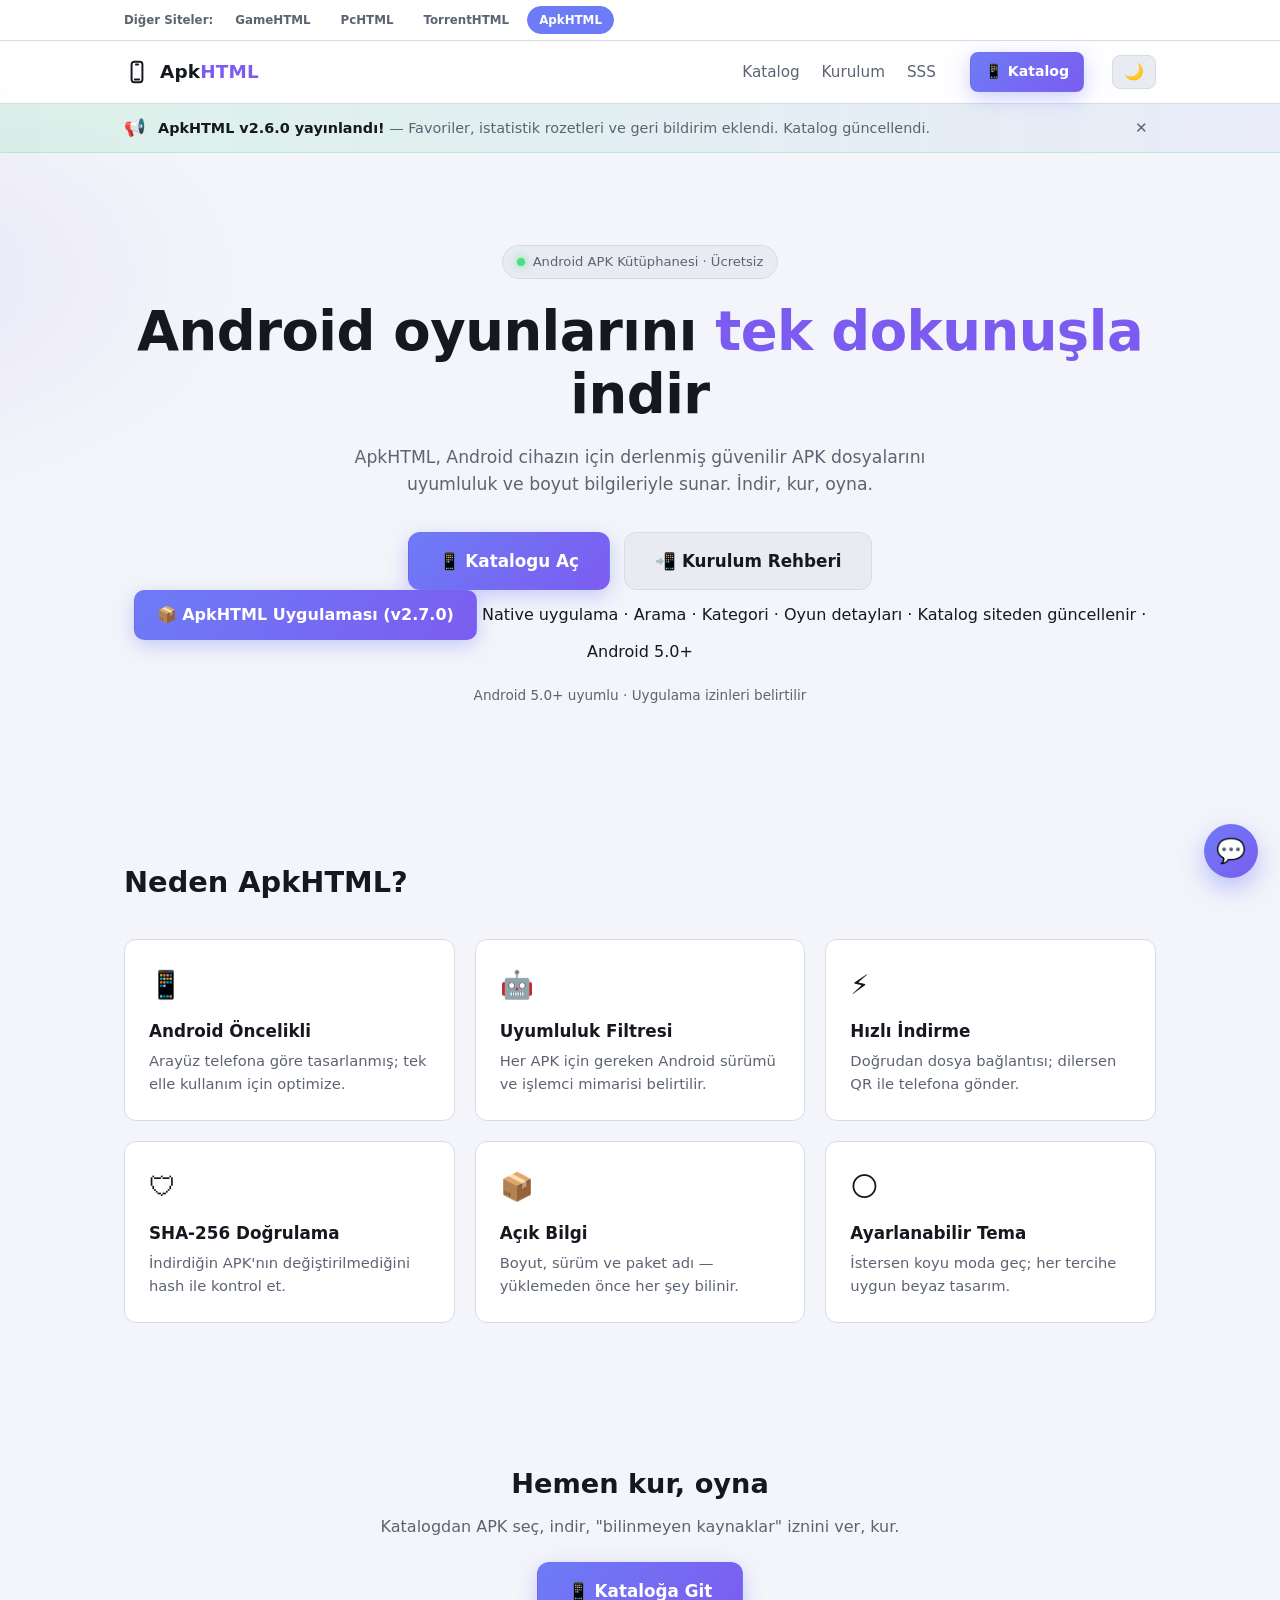
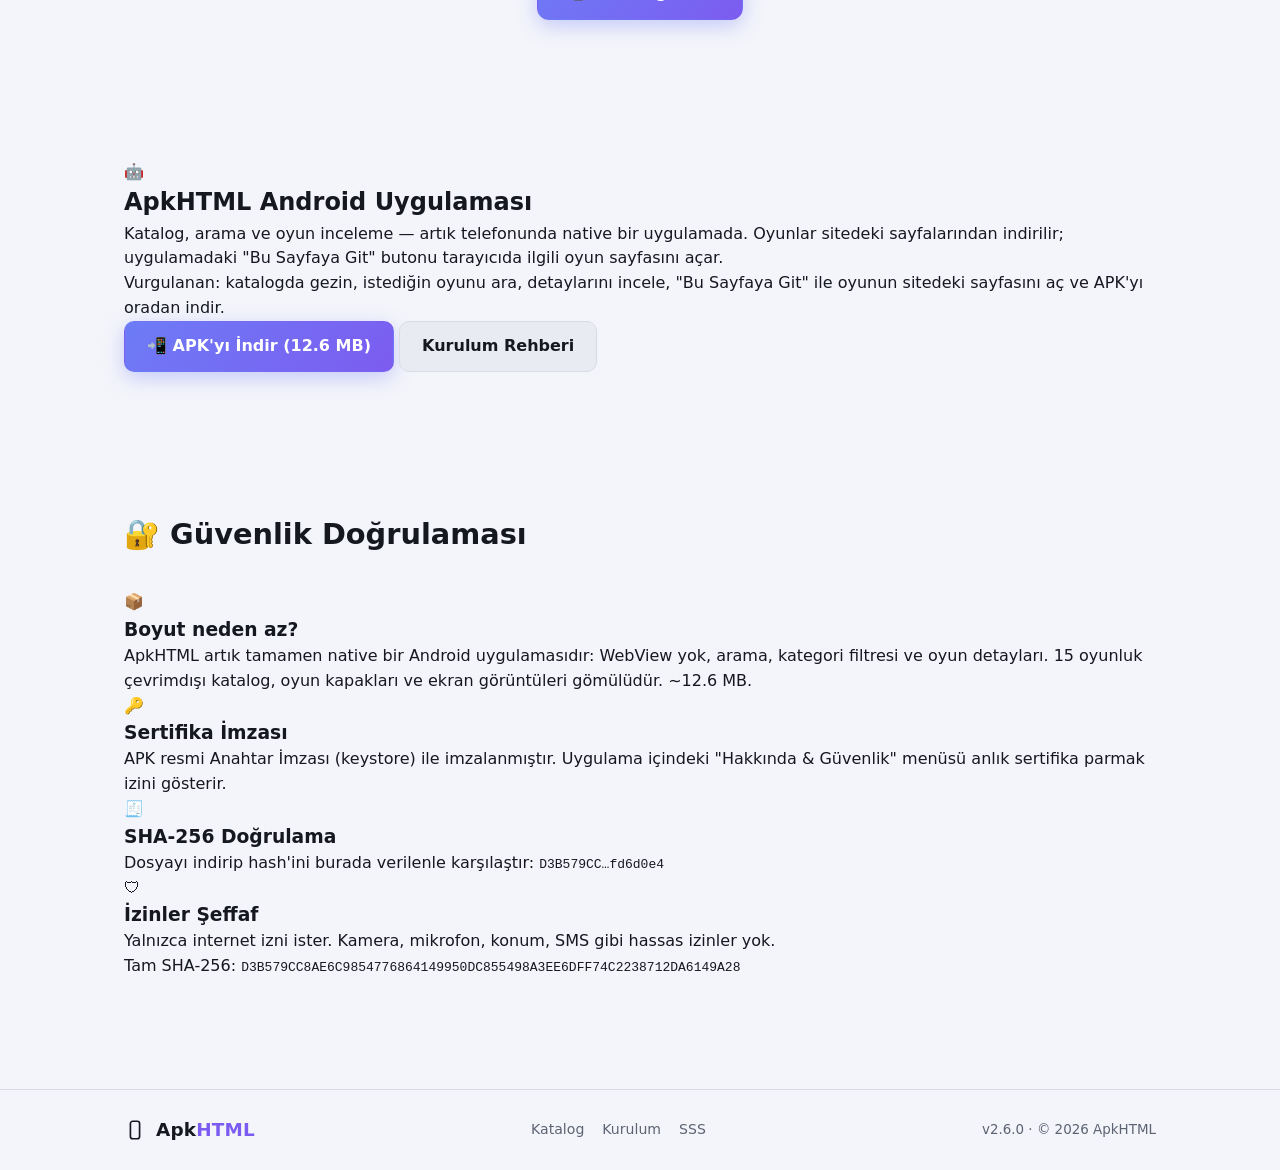
==== index.html @ eabacad2 "tum siteler GameHTML temasina esitlendi (tek style.css), eksik sw/support/badge stilleri eklendi, ca" ====
<!doctype html>
<html lang="tr">
<head>
  <meta charset="utf-8" />
  <meta name="viewport" content="width=device-width, initial-scale=1.0, viewport-fit=cover" />
  <title>ApkHTML — Android APK Kütüphanesi</title>
  <meta name="description" content="ApkHTML: en güncel oyun APK'ları. Android uyumluluk bilgileri, dosya boyutu ve tek dokunuşla indirme." />
  <link rel="icon" href="favicon.png" type="image/png" />
  <link rel="stylesheet" href="style.css?v=20260927" />
</head>
<body>
  <div class="site-switch">
    <div class="wrap site-switch-inner">
      <span class="site-switch-label">Diğer Siteler:</span>
      <a class="site-link" href="https://cinat3140-rgb.github.io/gamehtml/">GameHTML</a>
      <a class="site-link" href="https://cinat3140-rgb.github.io/pchtml/">PcHTML</a>
      <a class="site-link" href="https://cinat3140-rgb.github.io/torrenthtml/">TorrentHTML</a>
      <a class="site-link active" href="#" onclick="return false;">ApkHTML</a>
    </div>
  </div>
  <header class="nav">
    <div class="wrap nav-inner">
      <a class="brand" href="#/">
        <svg viewBox="0 0 24 24" width="26" height="26" fill="none" stroke="currentColor" stroke-width="1.8" stroke-linecap="round" stroke-linejoin="round">
          <rect x="7" y="2.5" width="10" height="19" rx="2.5"/>
          <path d="M10 19h4"/>
          <path d="M11 5h2"/>
        </svg>
        <span class="brand-name">Apk<span class="accent">HTML</span></span>
      </a>
      <nav class="nav-links">
        <a href="#/katalog">Katalog</a>
        <a href="#/kurulum">Kurulum</a>
        <a href="#/sss">SSS</a>
      </nav>
      <a class="btn btn-primary btn-sm nav-cta" href="#/katalog">📱 Katalog</a>
    <button id="themeToggle" class="btn btn-ghost btn-sm theme-toggle" title="Tema Değiştir" aria-label="Tema değiştir">🌙</button>
    </div>
  </header>

  <div id="newsBanner" class="news-banner" hidden>
    <div class="wrap news-banner-inner">
      <span class="news-ico">📢</span>
      <div class="news-text" id="newsText"></div>
      <button class="news-close" id="newsClose" aria-label="Kapat">✕</button>
    </div>
  </div>

  <div id="updateBanner" class="update-banner" hidden></div>

  <main>
    <section data-view="home">
      <div class="hero">
        <div class="wrap hero-inner">
          <div class="hero-badge"><span class="dot"></span> Android APK Kütüphanesi · Ücretsiz</div>
          <h1>Android oyunlarını <span class="accent">tek dokunuşla</span> indir</h1>
          <p class="hero-sub">ApkHTML, Android cihazın için derlenmiş güvenilir APK dosyalarını uyumluluk ve boyut bilgileriyle sunar. İndir, kur, oyna.</p>
          <div class="hero-cta">
            <a class="btn btn-primary btn-lg" href="#/katalog">📱 Katalogu Aç</a>
            <a class="btn btn-ghost btn-lg" href="#/kurulum">📲 Kurulum Rehberi</a>
          </div>
          <div class="hero-app">
            <a class="btn btn-primary" href="downloads/ApkHTML_2.7.0.apk" download>📦 ApkHTML Uygulaması (v2.7.0)</a>
            <span class="hero-app-note">Native uygulama · Arama · Kategori · Oyun detayları · Katalog siteden güncellenir · Android 5.0+</span>
          </div>
          <p class="hero-meta">Android 5.0+ uyumlu · Uygulama izinleri belirtilir</p>
        </div>
      </div>

      <section class="section" id="ozellikler">
        <div class="wrap">
          <h2 class="section-title">Neden ApkHTML?</h2>
          <div class="features">
            <div class="feature"><div class="f-icon">📱</div><h3>Android Öncelikli</h3><p>Arayüz telefona göre tasarlanmış; tek elle kullanım için optimize.</p></div>
            <div class="feature"><div class="f-icon">🤖</div><h3>Uyumluluk Filtresi</h3><p>Her APK için gereken Android sürümü ve işlemci mimarisi belirtilir.</p></div>
            <div class="feature"><div class="f-icon">⚡</div><h3>Hızlı İndirme</h3><p>Doğrudan dosya bağlantısı; dilersen QR ile telefona gönder.</p></div>
            <div class="feature"><div class="f-icon">🛡</div><h3>SHA-256 Doğrulama</h3><p>İndirdiğin APK'nın değiştirilmediğini hash ile kontrol et.</p></div>
            <div class="feature"><div class="f-icon">📦</div><h3>Açık Bilgi</h3><p>Boyut, sürüm ve paket adı — yüklemeden önce her şey bilinir.</p></div>
            <div class="feature"><div class="f-icon">🌕</div><h3>Ayarlanabilir Tema</h3><p>İstersen koyu moda geç; her tercihe uygun beyaz tasarım.</p></div>
          </div>
        </div>
      </section>

      <section class="section section-cta">
        <div class="wrap cta-inner">
          <h2>Hemen kur, oyna</h2>
          <p>Katalogdan APK seç, indir, "bilinmeyen kaynaklar" iznini ver, kur.</p>
          <a class="btn btn-primary btn-lg" href="#/katalog">📱 Kataloğa Git</a>
        </div>
      </section>

      <section class="section" id="uygulama">
        <div class="wrap">
          <div class="app-banner">
            <div class="app-icon">🤖</div>
            <div class="app-info">
              <h2 class="app-title">ApkHTML Android Uygulaması</h2>
              <p class="app-desc">Katalog, arama ve oyun inceleme — artık telefonunda native bir uygulamada. Oyunlar sitedeki sayfalarından indirilir; uygulamadaki "Bu Sayfaya Git" butonu tarayıcıda ilgili oyun sayfasını açar.</p>
              <div class="app-detail">Vurgulanan: katalogda gezin, istediğin oyunu ara, detaylarını incele, "Bu Sayfaya Git" ile oyunun sitedeki sayfasını aç ve APK'yı oradan indir.</div>
              <div class="app-cta">
                <a class="btn btn-primary" href="downloads/ApkHTML_2.7.0.apk" download>📲 APK'yı İndir (12.6 MB)</a>
                <a class="btn btn-ghost" href="#/kurulum">Kurulum Rehberi</a>
              </div>
            </div>
          </div>
        </div>
      </section>

      <section class="section" id="guvenlik">
        <div class="wrap">
          <h2 class="section-title">🔐 Güvenlik Doğrulaması</h2>
          <div class="sec-grid">
            <div class="sec-card">
              <div class="sec-icon">📦</div>
              <h3>Boyut neden az?</h3>
              <p>ApkHTML artık tamamen native bir Android uygulamasıdır: WebView yok, arama, kategori filtresi ve oyun detayları. 15 oyunluk çevrimdışı katalog, oyun kapakları ve ekran görüntüleri gömülüdür. ~12.6 MB.</p>
            </div>
            <div class="sec-card">
              <div class="sec-icon">🔑</div>
              <h3>Sertifika İmzası</h3>
              <p>APK resmi Anahtar İmzası (keystore) ile imzalanmıştır. Uygulama içindeki "Hakkında & Güvenlik" menüsü anlık sertifika parmak izini gösterir.</p>
            </div>
            <div class="sec-card">
              <div class="sec-icon">🧾</div>
              <h3>SHA-256 Doğrulama</h3>
              <p>Dosyayı indirip hash'ini burada verilenle karşılaştır: <code class="hash">D3B579CC…fd6d0e4</code></p>
            </div>
            <div class="sec-card">
              <div class="sec-icon">🛡</div>
              <h3>İzinler Şeffaf</h3>
              <p>Yalnızca internet izni ister. Kamera, mikrofon, konum, SMS gibi hassas izinler yok.</p>
            </div>
          </div>
          <p class="sec-note">Tam SHA-256: <code>D3B579CC8AE6C9854776864149950DC855498A3EE6DFF74C2238712DA6149A28</code></p>
        </div>
      </section>
    </section>

    <section data-view="katalog" hidden>
      <div class="wrap section">
        <div class="catalog-head">
          <div>
            <h1 class="page-title">APK Kataloğu</h1>
            <p class="page-sub" id="catalogCount">Yükleniyor…</p>
          </div>
          <div class="catalog-controls">
            <input id="searchInput" class="search-input" type="search" placeholder="🔍 APK ara…" oninput="window.app && app.applySearch(this.value)" />
            <select id="catFilter" class="select" onchange="window.app && app.applyFilter(this.value)">
              <option value="">Tüm Kategoriler</option>
            </select>
          </div>
        </div>
        <div id="catalogGrid" class="grid">
          <div class="loader"></div>
        </div>
      </div>
    </section>

    <section data-view="game" hidden>
      <div class="wrap section" id="gameDetail"><div class="loader"></div></div>
    </section>

    <section data-view="indir" hidden>
      <div class="wrap section">
        <h1 class="page-title">APK Nasıl Kurulur?</h1>
        <p class="page-sub">Bir APK'yı kurmak 30 saniye sürer. Bilinmeyen kaynaklara izin vermen yeterli. <a href="guvenlik-rehberi.html" style="color:var(--accent);text-decoration:underline">Güvenlik & Doğrulama Rehberi</a></p>

        <div class="app-banner app-banner-sm">
          <div class="app-icon">🤖</div>
          <div class="app-info">
            <h2 class="app-title">ApkHTML Android Uygulaması</h2>
            <p class="app-desc">Katalog, arama ve incelemeyi native uygulamada yap; oyun APK'larını sitedeki oyun sayfasından indir.</p>
            <div class="app-cta">
              <a class="btn btn-primary" href="downloads/ApkHTML_2.7.0.apk" download>📲 APK'yı İndir (12.6 MB)</a>
            </div>
          </div>
        </div>

        <ol class="steps">
          <li><b>1. APK'yı indir</b><p>Katalogdan oyunun "APK İndir" butonuna dokun. İndirme telefonunun indirilenler klasörüne düşer.</p></li>
          <li><b>2. Dosyaya dokun</b><p>Bildirimde veya Dosyalar uygulamasında APK'ya dokun.</p></li>
          <li><b>3. İzin ver</b><p>"Bu uygulama kaynağına izin ver" uyarısı gelirse Ayarlar'dan izin ver, geri dön.</p></li>
          <li><b>4. Kur ve oyna</b><p>"Kur"a dokun. Kurulum bittiğinde "Aç" ile oyunu başlat.</p></li>
        </ol>
      </div>
    </section>

    <section data-view="kurulum" hidden>
      <div class="wrap section">
        <h1 class="page-title">Kurulum</h1>
        <p class="page-sub">Tek akış; seçim gerekmez. Adımları sırayla takip et, uygulama üzerine yazma ile güncellenir.</p>
        <div id="setupWizard">
          <div class="setup-bar"><div id="setupBarFill" class="setup-bar-fill"></div></div>
          <div class="sw-steps">
            <div class="sw-step" id="swStep1">
              <div class="sw-num">1</div>
              <div class="sw-body">
                <div class="sw-title">APK hazırlanıyor</div>
                <p class="sw-sub">Uygulama paketi indiriliyor ve doğrulanıyor.</p>
              </div>
              <div class="sw-check">⋯</div>
            </div>
            <div class="sw-step" id="swStep2">
              <div class="sw-num">2</div>
              <div class="sw-body">
                <div class="sw-title">Kaynak izni</div>
                <p class="sw-sub">"Bilinmeyen kaynaklara izin ver" hazırlanıyor; gerektiğinde yalnızca bir dokunuş.</p>
              </div>
              <div class="sw-check">⋯</div>
            </div>
            <div class="sw-step" id="swStep3">
              <div class="sw-num">3</div>
              <div class="sw-body">
                <div class="sw-title">Uygulama yerleştiriliyor</div>
                <p class="sw-sub">Eski sürüm silinmez, yeni sürüm üzerine yazılır; veriler, hesaplar ve ayarlar korunur.</p>
              </div>
              <div class="sw-check">⋯</div>
            </div>
            <div class="sw-step" id="swStep4">
              <div class="sw-num">4</div>
              <div class="sw-body">
                <div class="sw-title">Oynamaya hazır</div>
                <p class="sw-sub">Kurulum tamamlandı. Katalogdan uygulamayı seç ve başlat.</p>
              </div>
              <div class="sw-check">⋯</div>
            </div>
          </div>
          <div class="sw-actions">
            <button class="btn btn-primary btn-lg" id="setupNext" type="button">Sıradaki →</button>
            <a class="btn btn-ghost" href="#/katalog">Kataloğa Dön</a>
          </div>
          <p class="sw-status dim" id="setupStatus"></p>
        </div>
      </div>
    </section>

    <section data-view="sss" hidden>
      <div class="wrap section">
        <h1 class="page-title">Sık Sorulan Sorular</h1>
        <div class="faq">
          <details><summary>APK güvenli mi?</summary><p>Her dosya için SHA-256 özeti belirtilmiştir; istediğin araçla doğrulayabilirsin. Yalnızca güvendiğin sitelerden indir.</p></details>
          <details><summary>"Bilinmeyen kaynaklar" hatası alıyorum</summary><p>Ayarlar > Güvenlik bölümünden ilgili tarayıcı/dosya yöneticisi uygulamasına "bilinmeyen uygulamaları kurma" izni ver.</p></details>
          <details><summary>APK'lar neden yük boyutlu?</summary><p>Oyun APK'ları kod + grafik içerir ve 100 MB'ı geçebilir. Ayrıca kurulum sonrası veri indirilebilir.</p></details>
          <details><summary>Android sürümüm uygun mu?</summary><p>Her APK'nın sağladığı minimum Android sürümünü kontrol et. Cihazının sürümü yetersizse kurulum başarısız olur.</p></details>
        </div>
      </div>
    </section>
  </main>

  <footer class="footer">
    <div class="wrap footer-inner">
      <div class="brand">
        <svg viewBox="0 0 24 24" width="22" height="22" fill="none" stroke="currentColor" stroke-width="1.8" stroke-linecap="round" stroke-linejoin="round">
          <rect x="7" y="2.5" width="10" height="19" rx="2.5"/>
        </svg>
        <span class="brand-name">Apk<span class="accent">HTML</span></span>
      </div>
      <nav class="footer-links">
        <a href="#/katalog">Katalog</a>
        <a href="#/kurulum">Kurulum</a>
        <a href="#/sss">SSS</a>
      </nav>
      <p class="footer-meta">v2.6.0 · © 2026 ApkHTML</p>
    </div>
  </footer>

  <button id="toTop" class="to-top" title="Yukarı Dön" aria-label="Yukarı dön">↑</button>
  <button id="feedbackBtn" class="feedback-fab" title="Geri Bildirim & Hata Bildir">💬</button>

  <script src="app.js?v=20260923"></script>
</body>
</html>
---- style.css ----
:root {
  --bg: #171a21;
  --bg-soft: #1d212c;
  --bg-raised: #242a37;
  --border: #2c3342;
  --text: #e8ebf1;
  --text-dim: #9aa3b2;
  --primary: #6d7cf6;
  --primary-hover: #8491f8;
  --accent: #a78bfa;
  --radius: 12px;
  --shadow: 0 10px 30px rgba(0, 0, 0, .35);
  color-scheme: dark;
}

[data-theme="light"] {
  --bg: #f4f5fa;
  --bg-soft: #ffffff;
  --bg-raised: #e9ebf2;
  --border: #d8dbe6;
  --text: #16181f;
  --text-dim: #5c6372;
  --accent: #7c5cf0;
  --shadow: 0 10px 30px rgba(40, 45, 70, .12);
  color-scheme: light;
}

[data-theme="light"] body {
  background:
    radial-gradient(900px 500px at 85% -10%, rgba(109, 124, 246, .12), transparent 60%),
    radial-gradient(700px 420px at -10% 10%, rgba(124, 92, 240, .10), transparent 55%),
    var(--bg);
}

[data-theme="light"] .nav { background: rgba(255, 255, 255, .85); }
[data-theme="light"] .site-link.active { color: #fff; }
[data-theme="light"] .site-link.active:hover { color: #fff; }
[data-theme="light"] .gcard-overlay { background: linear-gradient(180deg, transparent 40%, rgba(10, 12, 18, .45) 100%); }
[data-theme="light"] .gcard-cat { background: rgba(255, 255, 255, .85); border-color: rgba(0,0,0,.1); color: #16181f; }
[data-theme="light"] .gcard-play svg { background: rgba(255, 255, 255, .85); border-color: rgba(0,0,0,.2); color: #16181f; }

* { box-sizing: border-box; }

html { scroll-behavior: smooth; }

body {
  margin: 0;
  font-family: "Segoe UI", system-ui, -apple-system, Roboto, Arial, sans-serif;
  background:
    radial-gradient(900px 500px at 85% -10%, rgba(109, 124, 246, .14), transparent 60%),
    radial-gradient(700px 420px at -10% 10%, rgba(167, 139, 250, .10), transparent 55%),
    var(--bg);
  color: var(--text);
  line-height: 1.55;
  min-height: 100vh;
  overflow-x: hidden;
}

a { color: inherit; text-decoration: none; }
img { max-width: 100%; display: block; }
h1, h2, h3, p { margin: 0; }
::selection { background: rgba(109, 124, 246, .35); }
:focus-visible { outline: 2px solid var(--primary); outline-offset: 2px; border-radius: 4px; }

::-webkit-scrollbar { width: 11px; height: 11px; }
::-webkit-scrollbar-track { background: var(--bg); }
::-webkit-scrollbar-thumb { background: var(--bg-raised); border-radius: 8px; border: 2px solid var(--bg); }
::-webkit-scrollbar-thumb:hover { background: var(--primary); }

.wrap { max-width: 1080px; margin: 0 auto; padding: 0 24px; }
.dim { color: var(--text-dim); }
.accent { color: var(--accent); }

/* ---------- Nav ---------- */
.nav {
  position: sticky;
  top: 0;
  z-index: 50;
  background: rgba(23, 26, 33, .82);
  backdrop-filter: blur(12px);
  border-bottom: 1px solid var(--border);
}
.nav-inner { display: flex; align-items: center; gap: 28px; height: 62px; }
.brand { display: flex; align-items: center; gap: 10px; font-weight: 700; font-size: 1.15rem; letter-spacing: .2px; }

/* ---------- Site switcher ---------- */
.site-switch { background: var(--bg-soft); border-bottom: 1px solid var(--border); }
.site-switch-inner { display: flex; align-items: center; gap: 6px; min-height: 38px; max-width: 1080px; margin: 0 auto; padding: 6px 24px; flex-wrap: wrap; }
.site-switch-label { font-size: .74rem; font-weight: 700; color: var(--text-dim); margin-right: 4px; }
.site-link { font-size: .74rem; font-weight: 700; color: var(--text-dim); padding: 4px 11px; border-radius: 999px; border: 1px solid transparent; transition: all .14s; white-space: nowrap; }
.site-link:hover { color: var(--text); background: var(--bg-raised); border-color: var(--border); }
.site-link.active { color: #fff; background: var(--primary); border-color: var(--primary); }
.site-link.active:hover { color: #fff; }
.nav-links { display: flex; gap: 22px; margin-left: auto; }
.nav-links a { color: var(--text-dim); font-size: .95rem; transition: color .15s; }
.nav-links a:hover { color: var(--text); }
.nav-cta { margin-left: 6px; }

/* ---------- Update banner ---------- */
.update-banner {
  position: sticky;
  top: 62px;
  z-index: 45;
  border-bottom: 1px solid rgba(251, 191, 36, .28);
  background: linear-gradient(90deg, rgba(251, 191, 36, .14), rgba(109, 124, 246, .08));
  backdrop-filter: blur(12px);
}
.update-banner-inner {
  display: flex;
  align-items: center;
  gap: 12px;
  max-width: 1080px;
  margin: 0 auto;
  padding: 10px 24px;
  font-size: .9rem;
}
.update-text { display: flex; flex-direction: column; gap: 2px; color: var(--text-dim); }
.update-text strong { color: var(--text); }
.update-actions { margin-left: auto; display: flex; align-items: center; gap: 10px; flex-shrink: 0; }

/* ---------- Buttons ---------- */
.btn {
  display: inline-flex;
  align-items: center;
  justify-content: center;
  gap: 8px;
  border: 1px solid transparent;
  border-radius: 10px;
  font-size: 1rem;
  font-weight: 600;
  padding: 12px 22px;
  cursor: pointer;
  transition: transform .12s, box-shadow .12s, background .15s;
  white-space: nowrap;
}
.btn:hover { transform: translateY(-1px); }
.btn-primary { background: linear-gradient(135deg, var(--primary), var(--accent)); color: #fff; box-shadow: 0 6px 20px rgba(109, 124, 246, .35); }
.btn-primary:hover { box-shadow: 0 8px 26px rgba(109, 124, 246, .5); }
.btn-ghost { background: var(--bg-raised); color: var(--text); border-color: var(--border); }
.btn-ghost:hover { border-color: var(--primary); }
.btn-sm { padding: 8px 14px; font-size: .88rem; border-radius: 8px; }
.btn-lg { padding: 15px 30px; font-size: 1.05rem; border-radius: 12px; }
.btn svg { flex: none; }

/* ---------- Hero ---------- */
.hero { padding: 92px 0 84px; text-align: center; }
.hero-badge { display: inline-flex; align-items: center; gap: 8px; background: var(--bg-raised); border: 1px solid var(--border); padding: 6px 14px; border-radius: 999px; font-size: .82rem; color: var(--text-dim); margin-bottom: 22px; }
.hero-badge .dot { width: 8px; height: 8px; border-radius: 50%; background: #4ade80; box-shadow: 0 0 10px #4ade80; }
.hero h1 { font-size: clamp(2.2rem, 5vw, 3.4rem); font-weight: 800; letter-spacing: -.5px; line-height: 1.15; }
.hero-sub { max-width: 640px; margin: 18px auto 0; color: var(--text-dim); font-size: 1.08rem; }
.hero-cta { display: flex; gap: 14px; justify-content: center; flex-wrap: wrap; margin-top: 34px; }
.hero-meta { margin-top: 20px; color: var(--text-dim); font-size: .85rem; }

/* ---------- Sections ---------- */
.section { padding: 70px 0; }
.section-title { font-size: 1.8rem; font-weight: 800; margin-bottom: 34px; }
.page-title { font-size: 2rem; font-weight: 800; }
.page-sub { color: var(--text-dim); margin-top: 6px; margin-bottom: 28px; }

.features { display: grid; grid-template-columns: repeat(auto-fit, minmax(260px, 1fr)); gap: 20px; }
.feature { background: var(--bg-soft); border: 1px solid var(--border); border-radius: var(--radius); padding: 24px; transition: transform .15s, border-color .15s; }
.feature:hover { transform: translateY(-3px); border-color: var(--primary); }
.f-icon { font-size: 1.7rem; }
.feature h3 { margin: 12px 0 6px; font-size: 1.05rem; }
.feature p { color: var(--text-dim); font-size: .92rem; }

.section-cta { text-align: center; }
.cta-inner h2 { font-size: 1.7rem; }
.cta-inner p { color: var(--text-dim); margin: 10px 0 22px; }

/* ---------- News banner ---------- */
.news-banner {
  background: linear-gradient(90deg, rgba(74, 222, 128, .14), rgba(109, 124, 246, .08));
  border-bottom: 1px solid rgba(74, 222, 128, .25);
}
.news-banner-inner { display: flex; align-items: center; gap: 12px; max-width: 1080px; margin: 0 auto; padding: 10px 24px; font-size: .9rem; }
.news-ico { font-size: 1.1rem; flex: none; }
.news-text { color: var(--text-dim); }
.news-text strong { color: var(--text); }
.news-close { margin-left: auto; flex: none; background: none; border: none; color: var(--text-dim); font-size: .95rem; cursor: pointer; padding: 4px 8px; border-radius: 8px; }
.news-close:hover { color: var(--text); background: var(--bg-raised); }

/* ---------- Theme toggle / feedback ---------- */
.theme-toggle { font-size: 1rem; line-height: 1; padding: 8px 11px; }
.feedback-fab {
  position: fixed; right: 22px; bottom: 22px; z-index: 300; width: 54px; height: 54px;
  border: none; border-radius: 50%; cursor: pointer; font-size: 1.5rem;
  background: linear-gradient(135deg, var(--primary), var(--accent)); color: #fff;
  box-shadow: 0 10px 26px rgba(109, 124, 246, .45); transition: transform .15s, box-shadow .15s;
}
.feedback-fab:hover { transform: translateY(-3px) scale(1.05); box-shadow: 0 14px 30px rgba(109, 124, 246, .55); }

/* ---------- Stats badges ---------- */
.gcard-stats { display: flex; align-items: center; gap: 10px; flex-wrap: wrap; margin-top: 6px; }
.gcard-stats span { color: var(--text-dim); font-size: .76rem; }
.stat-views::before { content: "👁 "; }
.stat-downloads::before { content: "⬇ "; }
.stat-popular { color: var(--accent) !important; font-weight: 700; }
.stat-popular::before { content: "🔥 "; }
.gcard-views, .gcard-dl { color: var(--text-dim); font-size: .78rem; }
.gcard-meta-sep { color: var(--border); opacity: .8; }

/* ---------- Sort row tweak ---------- */
.sort-note { color: var(--text-dim); font-size: .82rem; margin-top: 8px; }

/* ---------- Catalog ---------- */
.catalog-head { display: flex; justify-content: space-between; align-items: flex-end; gap: 16px; flex-wrap: wrap; }
.catalog-controls { display: flex; gap: 10px; flex-wrap: wrap; }
.search-input {
  background: var(--bg-raised); color: var(--text); border: 1px solid var(--border);
  border-radius: 10px; padding: 10px 14px; font-size: 16px; outline: none; min-width: 220px;
}
.search-input:focus { border-color: var(--primary); }
.select {
  background: var(--bg-raised); color: var(--text); border: 1px solid var(--border);
  border-radius: 10px; padding: 10px 14px; font-size: 16px; cursor: pointer; outline: none;
}
.select:focus { border-color: var(--primary); }

.grid { display: grid; grid-template-columns: repeat(auto-fill, minmax(240px, 1fr)); gap: 20px; }

.gcard { background: var(--bg-soft); border: 1px solid var(--border); border-radius: var(--radius); overflow: hidden; display: flex; flex-direction: column; transition: transform .15s, border-color .15s, box-shadow .15s; position: relative; }
.gcard:hover { transform: translateY(-4px); border-color: var(--primary); box-shadow: 0 12px 30px rgba(109, 124, 246, .18); }
.gcard-cover { position: relative; aspect-ratio: 16 / 9; background: var(--bg-raised); overflow: hidden; display: block; }
.gcard-cover-img { width: 100%; height: 100%; object-fit: cover; transition: transform .3s; }
.gcard:hover .gcard-cover-img { transform: scale(1.06); }
.gcard-cover .placeholder { position: absolute; inset: 0; display: flex; align-items: center; justify-content: center; font-size: 2.6rem; opacity: .7; }
.gcard-overlay { position: absolute; inset: 0; background: linear-gradient(180deg, transparent 40%, rgba(8, 10, 15, .65) 100%); pointer-events: none; }
.gcard-cat { position: absolute; top: 10px; left: 10px; background: rgba(13, 15, 20, .8); backdrop-filter: blur(6px); padding: 4px 10px; border-radius: 999px; font-size: .72rem; color: var(--text); border: 1px solid rgba(255,255,255,.12); z-index: 2; }
.gcard-platform { position: absolute; top: 38px; left: 10px; padding: 4px 10px; border-radius: 999px; font-size: .66rem; font-weight: 700; letter-spacing: .3px; z-index: 2; }
.badge-torrent { background: rgba(34,197,94,.9); color: #06231a; }
.badge-apk { background: rgba(56,189,248,.9); color: #0c1420; }
.gcard-featured { position: absolute; top: 10px; right: 10px; background: linear-gradient(135deg, #f59e0b, #ef4444); color: #fff; font-weight: 700; padding: 4px 10px; border-radius: 999px; font-size: .7rem; letter-spacing: .3px; box-shadow: 0 4px 12px rgba(239, 68, 68, .35); z-index: 2; }
.gcard-play { position: absolute; inset: 0; display: flex; align-items: center; justify-content: center; z-index: 1; opacity: 0; transition: opacity .2s; }
.gcard-play svg { background: rgba(13, 15, 20, .75); border: 2px solid rgba(255,255,255,.25); border-radius: 50%; padding: 10px; width: 46px; height: 46px; color: #fff; }
.gcard:hover .gcard-play { opacity: 1; }
.gcard-body { padding: 16px; display: flex; flex-direction: column; gap: 4px; flex: 1; }
.gcard-title { font-weight: 700; font-size: 1.02rem; line-height: 1.3; display: inline; }
.gcard-title:hover { color: var(--accent); }
.gcard-dev { color: var(--text-dim); font-size: .8rem; }
.gcard-meta { display: flex; align-items: center; gap: 8px; flex-wrap: wrap; margin-top: 2px; }
.gcard-size { color: var(--accent); font-size: .82rem; font-weight: 600; }
.gcard-ver { color: var(--text-dim); font-size: .78rem; background: var(--bg-raised); border: 1px solid var(--border); padding: 1px 7px; border-radius: 999px; }
.gcard-ext { color: var(--text-dim); font-size: .78rem; }
.gcard-actions { display: flex; gap: 8px; margin-top: auto; padding-top: 12px; }
.gcard-actions .btn { flex: 1; }

/* ---------- Loader ---------- */
.loader { grid-column: 1 / -1; justify-self: center; width: 46px; height: 46px; margin: 60px auto; border-radius: 50%; border: 4px solid var(--border); border-top-color: var(--primary); animation: spin 0.8s linear infinite; }
@keyframes spin { to { transform: rotate(360deg); } }

.empty { grid-column: 1 / -1; text-align: center; color: var(--text-dim); padding: 60px 0; }

/* ---------- Game detail ---------- */
.detail-head { display: flex; gap: 26px; align-items: flex-start; flex-wrap: wrap; padding: 6px 0 4px; }
.detail-cover-wrap { position: relative; width: 220px; flex: none; border-radius: 14px; overflow: hidden; border: 1px solid var(--border); box-shadow: 0 16px 40px rgba(0,0,0,.45); background: var(--bg-raised); }
.detail-cover-wrap img { width: 100%; aspect-ratio: 16/9; object-fit: cover; display: block; }
.detail-cover-wrap .placeholder { display: flex; align-items: center; justify-content: center; height: 124px; font-size: 2.4rem; background: var(--bg-raised); }
.detail-cover-wrap .gcard-featured { top: auto; bottom: 10px; }
.detail-titleblock { flex: 1; min-width: 260px; padding-top: 4px; }
.detail-titleblock h1 { font-size: clamp(1.7rem, 4vw, 2.6rem); font-weight: 800; letter-spacing: -.3px; line-height: 1.15; }
.detail-dev { color: var(--accent); font-size: .95rem; margin-top: 4px; }
.detail-tags { display: flex; gap: 8px; flex-wrap: wrap; margin-top: 12px; }
.tag { background: var(--bg-soft); border: 1px solid var(--border); padding: 3px 10px; border-radius: 999px; font-size: .76rem; color: var(--text-dim); }
.detail-cta { display: flex; gap: 10px; flex-wrap: wrap; margin-top: 20px; }
.detail-body { display: grid; grid-template-columns: 1fr 340px; gap: 28px; padding-top: 8px; }
.detail-main { min-width: 0; }
.detail-short { color: var(--text); font-size: 1rem; font-weight: 500; margin-bottom: 16px; }
.detail-desc-title { font-weight: 700; font-size: 1.15rem; margin: 18px 0 10px; color: var(--text); }
.detail-desc { color: var(--text-dim); white-space: pre-wrap; }
.screens { margin-top: 26px; }
.screens-title { font-weight: 700; margin-bottom: 12px; font-size: 1.05rem; }
.screens-grid { display: grid; grid-template-columns: repeat(auto-fill, minmax(200px, 1fr)); gap: 12px; }
.screens-grid .shot { border-radius: 10px; aspect-ratio: 16/9; object-fit: cover; border: 1px solid var(--border); cursor: zoom-in; transition: transform .15s, border-color .15s; }
.screens-grid .shot:hover { transform: scale(1.02); border-color: var(--primary); }
.detail-panel { background: var(--bg-soft); border: 1px solid var(--border); border-radius: var(--radius); padding: 22px; align-self: start; position: sticky; top: 82px; }
.detail-panel-title { font-weight: 700; font-size: 1rem; margin-bottom: 8px; }
.info-list { display: flex; flex-direction: column; }
.info-row { display: flex; justify-content: space-between; gap: 12px; padding: 8px 0; border-bottom: 1px dashed var(--border); font-size: .9rem; }
.info-row:last-child { border-bottom: none; }
.info-row .k { color: var(--text-dim); flex: none; }
.info-row .v { font-weight: 600; text-align: right; }
.require { margin-top: 20px; border-top: 1px solid var(--border); padding-top: 16px; }
.require h4 { margin-bottom: 12px; font-size: .95rem; }
.req-grid { display: grid; grid-template-columns: 1fr; gap: 14px; }
.req-col { background: var(--bg-raised); border: 1px solid var(--border); border-radius: 10px; padding: 12px 14px; }
.req-title { font-weight: 700; font-size: .82rem; color: var(--accent); margin-bottom: 8px; letter-spacing: .3px; text-transform: uppercase; }
.req-row { display: flex; justify-content: space-between; gap: 10px; font-size: .8rem; padding: 3px 0; }
.req-row .k { color: var(--text-dim); }
.req-row .v { text-align: right; font-weight: 500; }
.btn-block { width: 100%; }

/* ---------- Downloads ---------- */
.downloads { display: grid; grid-template-columns: repeat(auto-fit, minmax(240px, 1fr)); gap: 20px; }
.card { position: relative; display: flex; flex-direction: column; gap: 10px; background: var(--bg-soft); border: 1px solid var(--border); border-radius: var(--radius); padding: 26px 22px; transition: transform .15s, border-color .15s; }
.card:hover { transform: translateY(-3px); border-color: var(--primary); }
.card-featured { border-color: var(--primary); box-shadow: 0 0 0 1px var(--primary), var(--shadow); }
.card-tag { position: absolute; top: -11px; left: 18px; background: linear-gradient(135deg, var(--primary), var(--accent)); color: #fff; font-size: .7rem; font-weight: 700; padding: 3px 10px; border-radius: 999px; letter-spacing: .4px; }
.card-icon { font-size: 1.9rem; }
.card h3 { font-size: 1.05rem; }
.card p { color: var(--text-dim); font-size: .88rem; flex: 1; }
.card-size { color: var(--accent); font-size: .82rem; font-weight: 600; }
.card .btn { align-self: flex-start; margin-top: 4px; }

/* ---------- Steps / FAQ ---------- */
.steps { list-style: none; padding: 0; display: grid; gap: 14px; counter-reset: step; }
.steps li { background: var(--bg-soft); border: 1px solid var(--border); border-radius: var(--radius); padding: 18px 22px; }
.steps b { color: var(--accent); }
.steps p { color: var(--text-dim); font-size: .92rem; margin-top: 4px; }

.faq { display: grid; gap: 12px; max-width: 760px; }
.faq details { background: var(--bg-soft); border: 1px solid var(--border); border-radius: var(--radius); padding: 4px 20px; }
.faq summary { cursor: pointer; font-weight: 600; padding: 14px 0; list-style: none; display: flex; justify-content: space-between; align-items: center; }
.faq summary::after { content: "+"; color: var(--accent); font-size: 1.2rem; }
.faq details[open] summary::after { content: "−"; }
.faq p { color: var(--text-dim); font-size: .92rem; padding-bottom: 16px; }

/* ---------- Footer ---------- */
.footer { border-top: 1px solid var(--border); margin-top: 40px; }
.footer-inner { display: flex; align-items: center; justify-content: space-between; gap: 16px; padding: 26px 24px; flex-wrap: wrap; }
.footer-meta { color: var(--text-dim); font-size: .84rem; }
.footer-links { display: flex; gap: 18px; flex-wrap: wrap; }
.footer-links a { color: var(--text-dim); font-size: .88rem; transition: color .15s; }
.footer-links a:hover { color: var(--primary); }

/* ---------- Responsive ---------- */
@media (max-width: 1024px) {
  .nav-inner { height: auto; flex-wrap: wrap; gap: 8px 20px; padding: 10px 0; }
  .nav-links { display: flex; flex-wrap: wrap; gap: 14px 20px; width: 100%; order: 3; margin-left: 0; padding-top: 4px; }
  .nav-cta { order: 2; margin-left: 0; }
  .detail-body { grid-template-columns: 1fr; }
  .detail-panel { position: static; }
  .hero { padding: 64px 0 56px; }
  .section { padding: 50px 0; }
}

@media (max-width: 820px) {
  .site-switch-inner { justify-content: center; text-align: center; gap: 5px; }
  .grid { grid-template-columns: repeat(auto-fill, minmax(min(220px, 100%), 1fr)); }
}

@media (max-width: 640px) {
  .wrap { padding: 0 16px; }
  .site-switch-inner { padding: 8px 16px; }
  .site-switch-label { width: 100%; text-align: center; }
  .section { padding: 32px 0; }
  .catalog-controls { flex-direction: column; }
  .select { width: 100%; }
  .hero { padding: 44px 0 40px; }
  .footer-inner { flex-direction: column; text-align: center; gap: 10px; }
  .footer-links { justify-content: center; }
}

/* Çentikli (notch) cihazlar için güvenli alan */
@supports (padding-top: env(safe-area-inset-top)) {
  .site-switch { padding-top: env(safe-area-inset-top); }
}

/* ==== Kurulum Sihirbazı (v1.5) ==== */
.setup-bar { height:6px; background:rgba(127,127,127,.25); border-radius:99px; overflow:hidden; margin:0 0 18px; }
.setup-bar-fill { height:100%; width:0%; background:linear-gradient(90deg,var(--accent,#4f8cff),var(--accent-2,#7b5cff)); border-radius:99px; transition:width .5s ease; }
.sw-steps { display:flex; flex-direction:column; gap:12px; }
.sw-step { display:flex; gap:12px; align-items:flex-start; background:rgba(127,127,127,.07); border:1px solid rgba(127,127,127,.18); border-radius:12px; padding:12px; opacity:.55; transition:opacity .3s ease, border-color .3s ease, transform .3s ease; }
.sw-step.sw-active { opacity:1; border-color:rgba(79,140,255,.55); box-shadow:0 0 0 1px rgba(79,140,255,.2); }
.sw-step.sw-done { opacity:1; }
.sw-num { width:30px; height:30px; border-radius:99px; background:rgba(79,140,255,.18); color:var(--accent,#4f8cff); display:flex; align-items:center; justify-content:center; font-weight:700; flex-shrink:0; }
.sw-body { flex:1; }
.sw-title { font-weight:600; margin-bottom:2px; }
.sw-sub { font-size:.88em; opacity:.85; margin:0; }
.sw-check { min-width:22px; text-align:center; color:var(--ok,#4caf50); font-weight:700; }
.sw-actions { display:flex; flex-wrap:wrap; gap:10px; margin-top:18px; }
.sw-status { margin-top:10px; }

/* ==== Yorum Sistemi (tema uyumlu v2) ==== */
.support { margin-top:18px; border-top:1px solid rgba(127,127,127,.25); padding-top:14px; }
.detail-social { margin-top:28px; padding-top:20px; border-top:1px solid var(--border); }
.support-head { display:flex; align-items:center; gap:8px; flex-wrap:wrap; margin-bottom:12px; }
.support-head h3 { margin:0; font-size:1.1em; letter-spacing:.2px; }
.support-head .support-count { font-size:.75em; color:var(--text-dim); font-weight:600; background:var(--bg-raised); padding:3px 10px; border-radius:99px; }
.support-sub { margin:0 0 14px; color:var(--text-dim); font-size:.85em; }
.social-badge { font-size:.72em; background:rgba(76,175,80,.15); color:var(--ok,#4caf50); padding:3px 8px; border-radius:99px; }
.chat-local-badge { font-size:.72em; background:rgba(255,193,7,.15); color:var(--warn,#ffc107); padding:3px 8px; border-radius:99px; }
.support-log { display:flex; flex-direction:column; gap:10px; max-height:320px; overflow-y:auto; padding:14px; background:var(--bg-soft); border:1px solid var(--border); border-radius:12px; }
.support-log::-webkit-scrollbar { width:8px; }
.support-log::-webkit-scrollbar-thumb { background:var(--bg-raised); border-radius:8px; }
.chat-item { background:var(--bg); border:1px solid var(--border); padding:10px 12px; border-radius:10px; font-size:.9em; transition:border-color .15s, background .15s; }
.chat-item:hover { border-color:rgba(79,140,255,.45); }
.chat-item .chat-meta { display:flex; gap:8px; align-items:baseline; margin-bottom:4px; }
.chat-item .chat-author { font-weight:700; color:var(--accent); }
.chat-item .chat-time { font-size:.74em; color:var(--text-dim); }
.chat-item .chat-me { border-color:rgba(79,140,255,.5); background:rgba(79,140,255,.06); }
.chat-item .chat-text { color:var(--text); line-height:1.45; word-break:break-word; }
.support-form { display:flex; flex-direction:column; gap:9px; margin-top:14px; padding:14px; background:var(--bg-soft); border:1px solid var(--border); border-radius:12px; }
.support-row { display:flex; flex-wrap:wrap; gap:8px; }
.support-row input { flex:1 1 150px; }
.support-form textarea { min-height:64px; resize:vertical; }
.support-form [type=email] { flex:1 1 200px; }
.support-empty { color:var(--text-dim); font-size:.88em; padding:6px 2px; }

/* ==== Yukarı dön butonu ==== */
.to-top {
  position: fixed; right: 18px; bottom: 18px; z-index: 90;
  width: 44px; height: 44px; border-radius: 50%;
  display: flex; align-items: center; justify-content: center;
  background: var(--bg-raised); color: var(--text);
  border: 1px solid var(--border); cursor: pointer;
  font-size: 1.1rem; opacity: 0; pointer-events: none;
  transform: translateY(8px);
  transition: opacity .25s ease, transform .25s ease, border-color .2s;
  box-shadow: var(--shadow);
}
.to-top.show { opacity: 1; pointer-events: auto; transform: none; }
.to-top:hover { border-color: var(--accent); color: var(--accent); }

/* ==== Katalog kartlarına hafif giriş animasyonu ==== */
.gcard-in { animation: cardIn .4s ease both; }
@keyframes cardIn {
  from { opacity: 0; transform: translateY(10px); }
  to { opacity: 1; transform: none; }
}

/* ==== Lightbox ESC + kaydırma kilidi ==== */
.lb { position: fixed; inset: 0; background: rgba(0,0,0,.85); display: flex; align-items: center; justify-content: center; z-index: 100; cursor: zoom-out; }
.no-scroll { overflow: hidden; }

/* ==== Sayfa giriş animasyonu (sadece görünüş, işlev bozmaz) ==== */
.fade-up { animation: cardIn .35s ease both; }
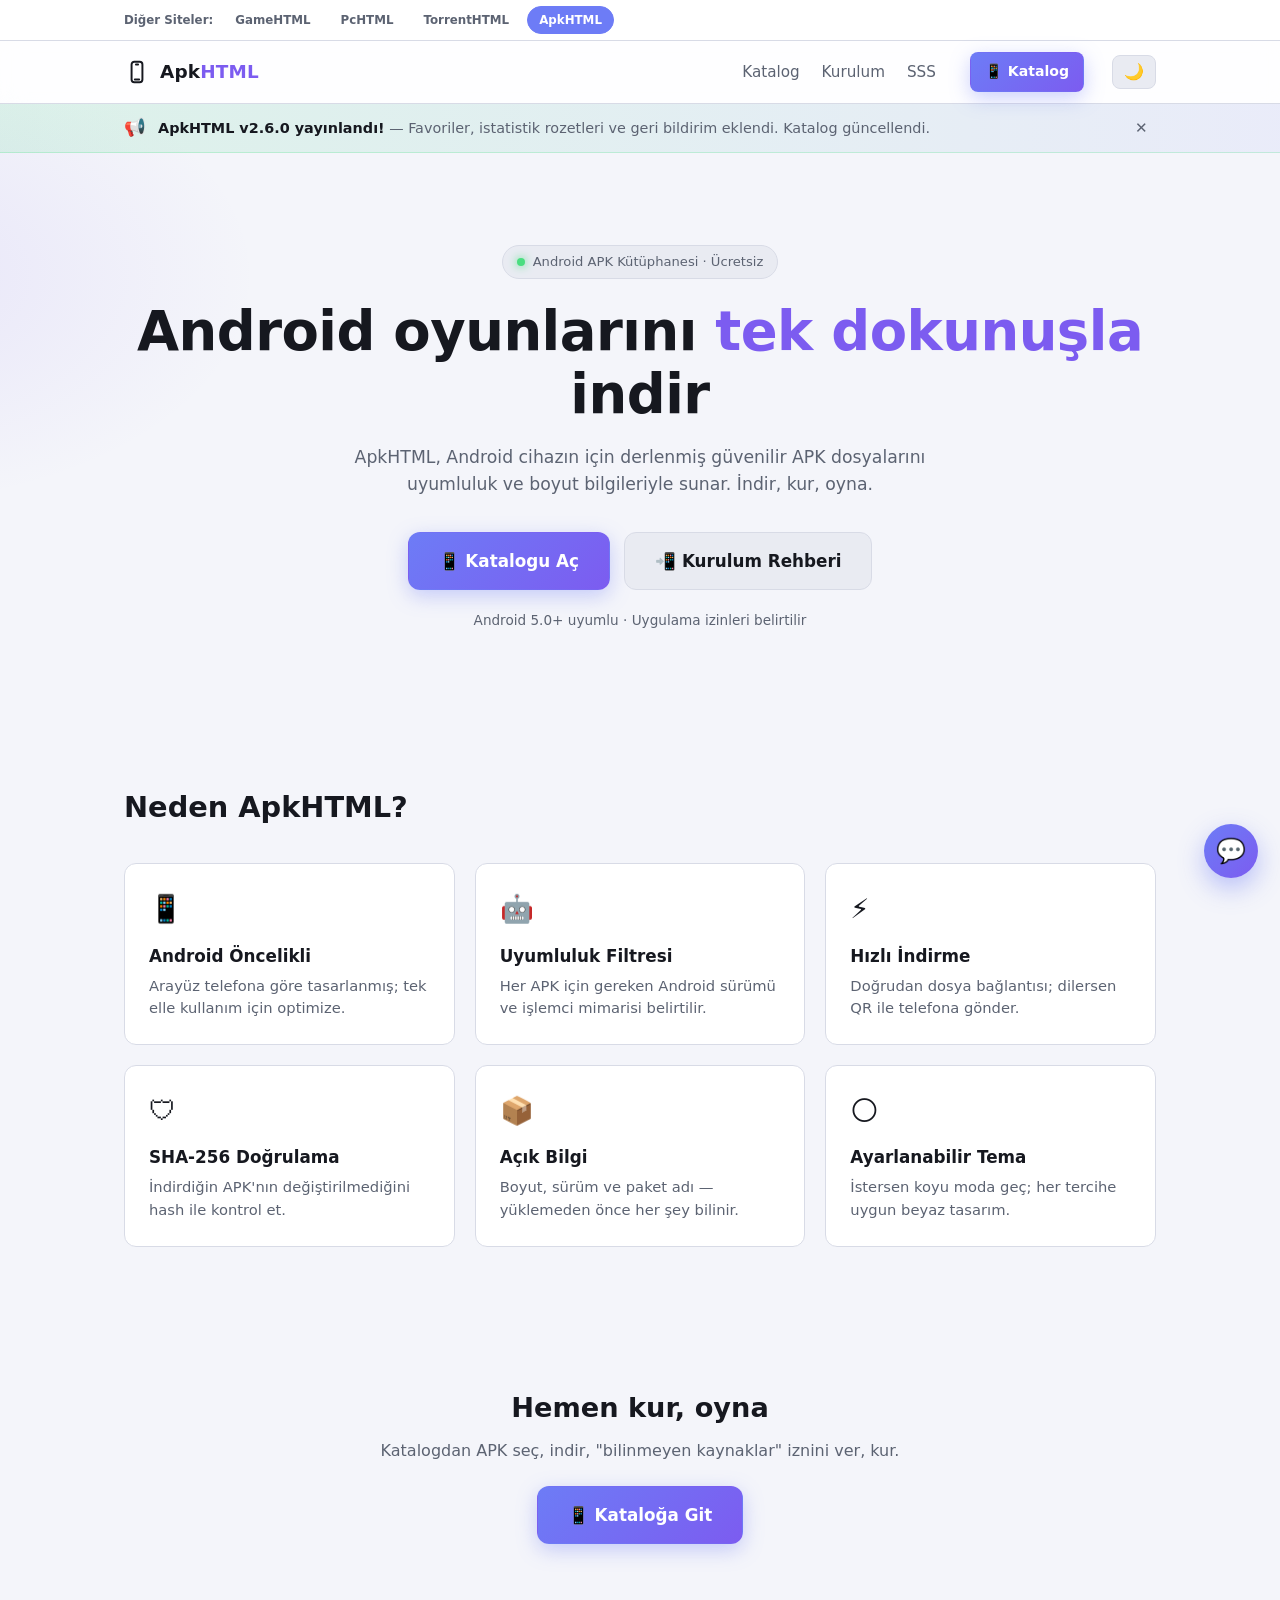
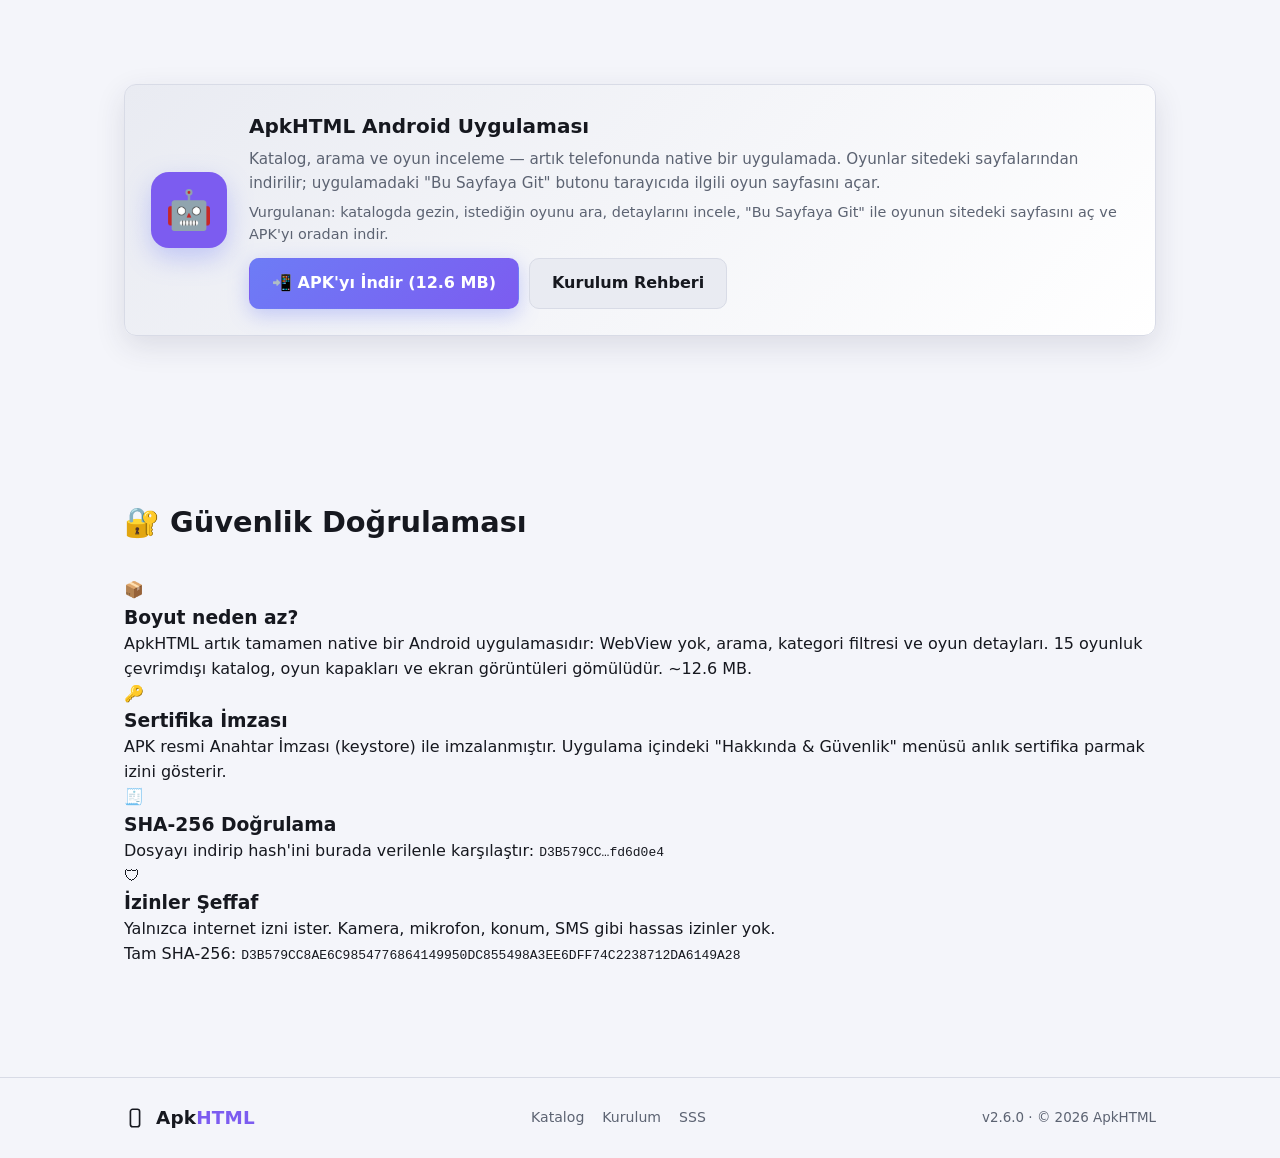
==== commit a5f26943: "indir sayfasi uygulama karti (tema uyumlu apps-banner + ozellik chips), hero'dan app kutusu apkhtml'" ====
--- a/index.html
+++ b/index.html
@@ -6,7 +6,7 @@
   <title>ApkHTML — Android APK Kütüphanesi</title>
   <meta name="description" content="ApkHTML: en güncel oyun APK'ları. Android uyumluluk bilgileri, dosya boyutu ve tek dokunuşla indirme." />
   <link rel="icon" href="favicon.png" type="image/png" />
-  <link rel="stylesheet" href="style.css?v=20260927" />
+  <link rel="stylesheet" href="style.css?v=20260928" />
 </head>
 <body>
   <div class="site-switch">
@@ -59,10 +59,6 @@
             <a class="btn btn-primary btn-lg" href="#/katalog">📱 Katalogu Aç</a>
             <a class="btn btn-ghost btn-lg" href="#/kurulum">📲 Kurulum Rehberi</a>
           </div>
-          <div class="hero-app">
-            <a class="btn btn-primary" href="downloads/ApkHTML_2.7.0.apk" download>📦 ApkHTML Uygulaması (v2.7.0)</a>
-            <span class="hero-app-note">Native uygulama · Arama · Kategori · Oyun detayları · Katalog siteden güncellenir · Android 5.0+</span>
-          </div>
           <p class="hero-meta">Android 5.0+ uyumlu · Uygulama izinleri belirtilir</p>
         </div>
       </div>
@@ -166,10 +162,18 @@
         <p class="page-sub">Bir APK'yı kurmak 30 saniye sürer. Bilinmeyen kaynaklara izin vermen yeterli. <a href="guvenlik-rehberi.html" style="color:var(--accent);text-decoration:underline">Güvenlik & Doğrulama Rehberi</a></p>
 
         <div class="app-banner app-banner-sm">
-          <div class="app-icon">🤖</div>
+          <div class="app-icon">📦</div>
           <div class="app-info">
-            <h2 class="app-title">ApkHTML Android Uygulaması</h2>
+            <h2 class="app-title">ApkHTML Android Uygulaması <span class="dim" style="font-size:.85rem">(v2.7.0)</span></h2>
             <p class="app-desc">Katalog, arama ve incelemeyi native uygulamada yap; oyun APK'larını sitedeki oyun sayfasından indir.</p>
+            <div class="app-chips">
+              <span class="app-chip">Native uygulama</span>
+              <span class="app-chip"><b>Arama</b></span>
+              <span class="app-chip"><b>Kategori</b></span>
+              <span class="app-chip"><b>Oyun detayları</b></span>
+              <span class="app-chip">Katalog siteden güncellenir</span>
+              <span class="app-chip"><b>Android 5.0+</b></span>
+            </div>
             <div class="app-cta">
               <a class="btn btn-primary" href="downloads/ApkHTML_2.7.0.apk" download>📲 APK'yı İndir (12.6 MB)</a>
             </div>
--- a/style.css
+++ b/style.css
@@ -424,4 +424,41 @@
 .no-scroll { overflow: hidden; }
 
 /* ==== Sayfa giriş animasyonu (sadece görünüş, işlev bozmaz) ==== */
-.fade-up { animation: cardIn .35s ease both; }+.fade-up { animation: cardIn .35s ease both; }
+
+/* ==== Uygulama kartı (indir sayfası, tema uyumlu) ==== */
+.app-banner {
+  display: flex; align-items: center; gap: 22px; flex-wrap: wrap;
+  padding: 26px; margin-bottom: 24px;
+  border-radius: var(--radius);
+  border: 1px solid var(--border);
+  background: linear-gradient(135deg, var(--bg-raised), var(--bg-soft));
+  box-shadow: var(--shadow);
+}
+.app-banner-sm { padding: 20px; }
+.app-icon {
+  flex: 0 0 auto; width: 76px; height: 76px; font-size: 2.4rem;
+  display: flex; align-items: center; justify-content: center;
+  border-radius: 18px; background: var(--accent); color: #fff;
+  box-shadow: 0 10px 26px rgba(109, 124, 246, .35);
+}
+.app-info { flex: 1 1 260px; min-width: 0; }
+.app-title { font-size: 1.25rem; margin-bottom: 6px; }
+.app-desc { color: var(--text-dim); font-size: .95rem; margin-bottom: 6px; }
+.app-detail { font-size: .9rem; color: var(--text-dim); margin-bottom: 12px; }
+.app-cta { display: flex; gap: 10px; flex-wrap: wrap; }
+.app-cta .btn { min-width: 0; }
+.app-chips { display: flex; flex-wrap: wrap; gap: 8px; margin: 4px 0 12px; }
+.app-chip {
+  font-size: .74rem; font-weight: 600; color: var(--text-dim);
+  background: var(--bg); border: 1px solid var(--border);
+  padding: 4px 11px; border-radius: 999px;
+}
+.app-chip b { color: var(--text); font-weight: 700; }
+.app-banner-sm .app-icon { width: 56px; height: 56px; font-size: 1.7rem; border-radius: 14px; }
+@media (max-width: 640px) {
+  .app-banner { flex-direction: column; text-align: center; padding: 20px; }
+  .app-cta { justify-content: center; }
+  .app-cta .btn { flex: 1 1 auto; }
+  .app-chips { justify-content: center; }
+}
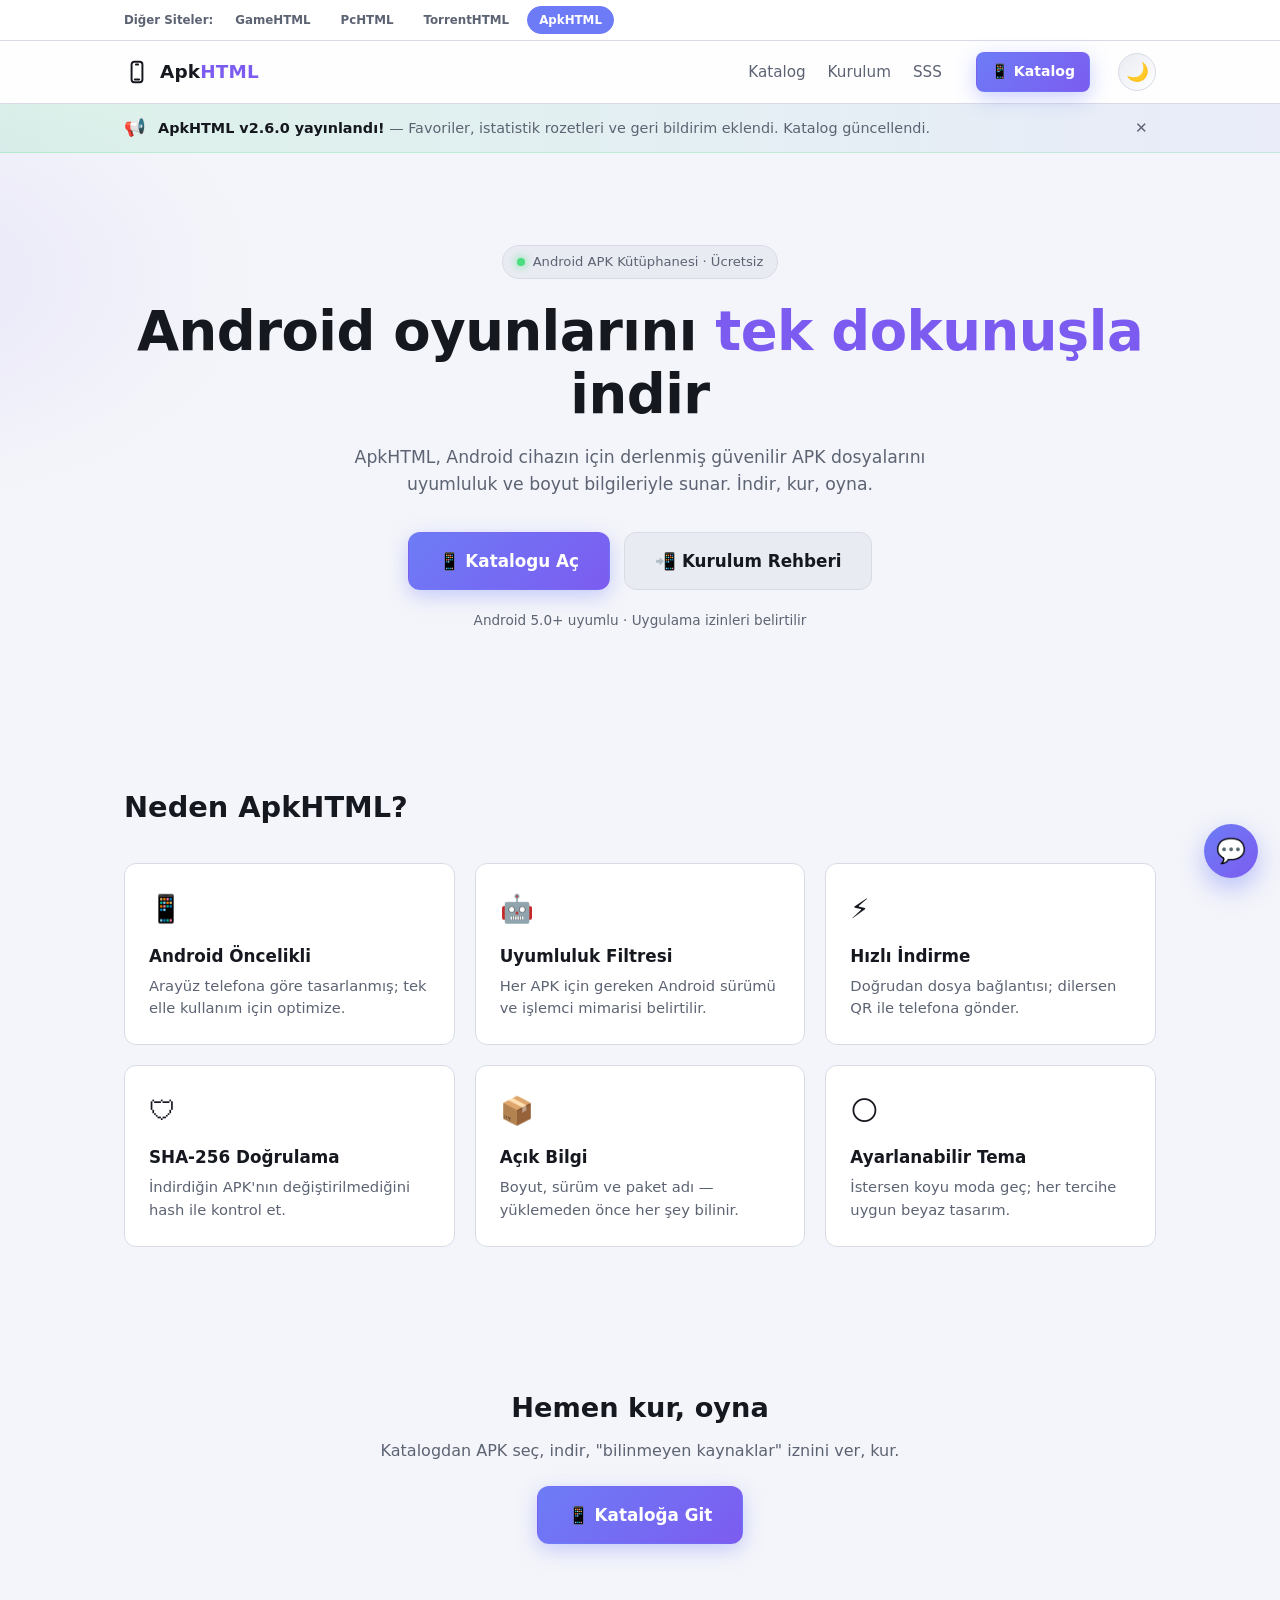
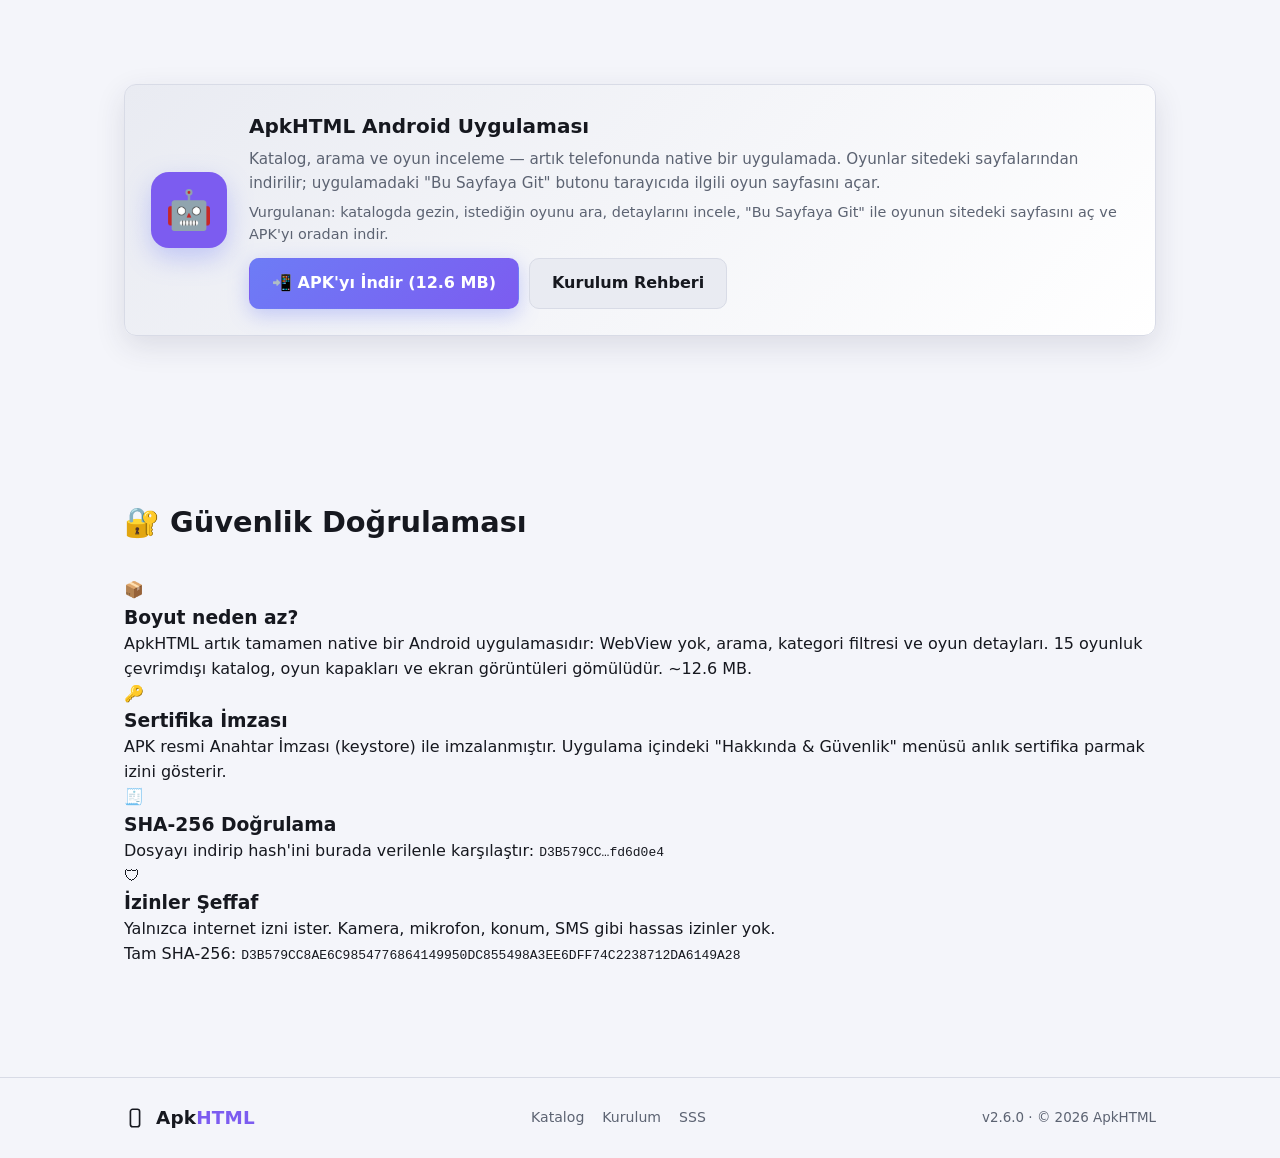
==== commit 761ece02: "tema butonu sekillendirildi: yuvarlak, gradyan, donme animasyonu, hover glow, cache v20260929" ====
--- a/index.html
+++ b/index.html
@@ -6,7 +6,7 @@
   <title>ApkHTML — Android APK Kütüphanesi</title>
   <meta name="description" content="ApkHTML: en güncel oyun APK'ları. Android uyumluluk bilgileri, dosya boyutu ve tek dokunuşla indirme." />
   <link rel="icon" href="favicon.png" type="image/png" />
-  <link rel="stylesheet" href="style.css?v=20260928" />
+  <link rel="stylesheet" href="style.css?v=20260929" />
 </head>
 <body>
   <div class="site-switch">
--- a/style.css
+++ b/style.css
@@ -181,7 +181,23 @@
 .news-close:hover { color: var(--text); background: var(--bg-raised); }
 
 /* ---------- Theme toggle / feedback ---------- */
-.theme-toggle { font-size: 1rem; line-height: 1; padding: 8px 11px; }
+.theme-toggle {
+  width: 38px; height: 38px; padding: 0; flex: none;
+  display: inline-flex; align-items: center; justify-content: center;
+  font-size: 1.15rem; line-height: 1; border-radius: 50%;
+  border: 1px solid var(--border);
+  background: linear-gradient(135deg, var(--bg-raised), var(--bg-soft));
+  color: var(--text);
+  cursor: pointer;
+  transition: transform .3s ease, border-color .2s, box-shadow .2s, color .2s;
+}
+.theme-toggle:hover {
+  border-color: var(--primary);
+  color: var(--accent);
+  box-shadow: 0 0 0 4px rgba(109, 124, 246, .15);
+  transform: rotate(20deg) scale(1.08);
+}
+.theme-toggle:active { transform: rotate(100deg) scale(.94); }
 .feedback-fab {
   position: fixed; right: 22px; bottom: 22px; z-index: 300; width: 54px; height: 54px;
   border: none; border-radius: 50%; cursor: pointer; font-size: 1.5rem;
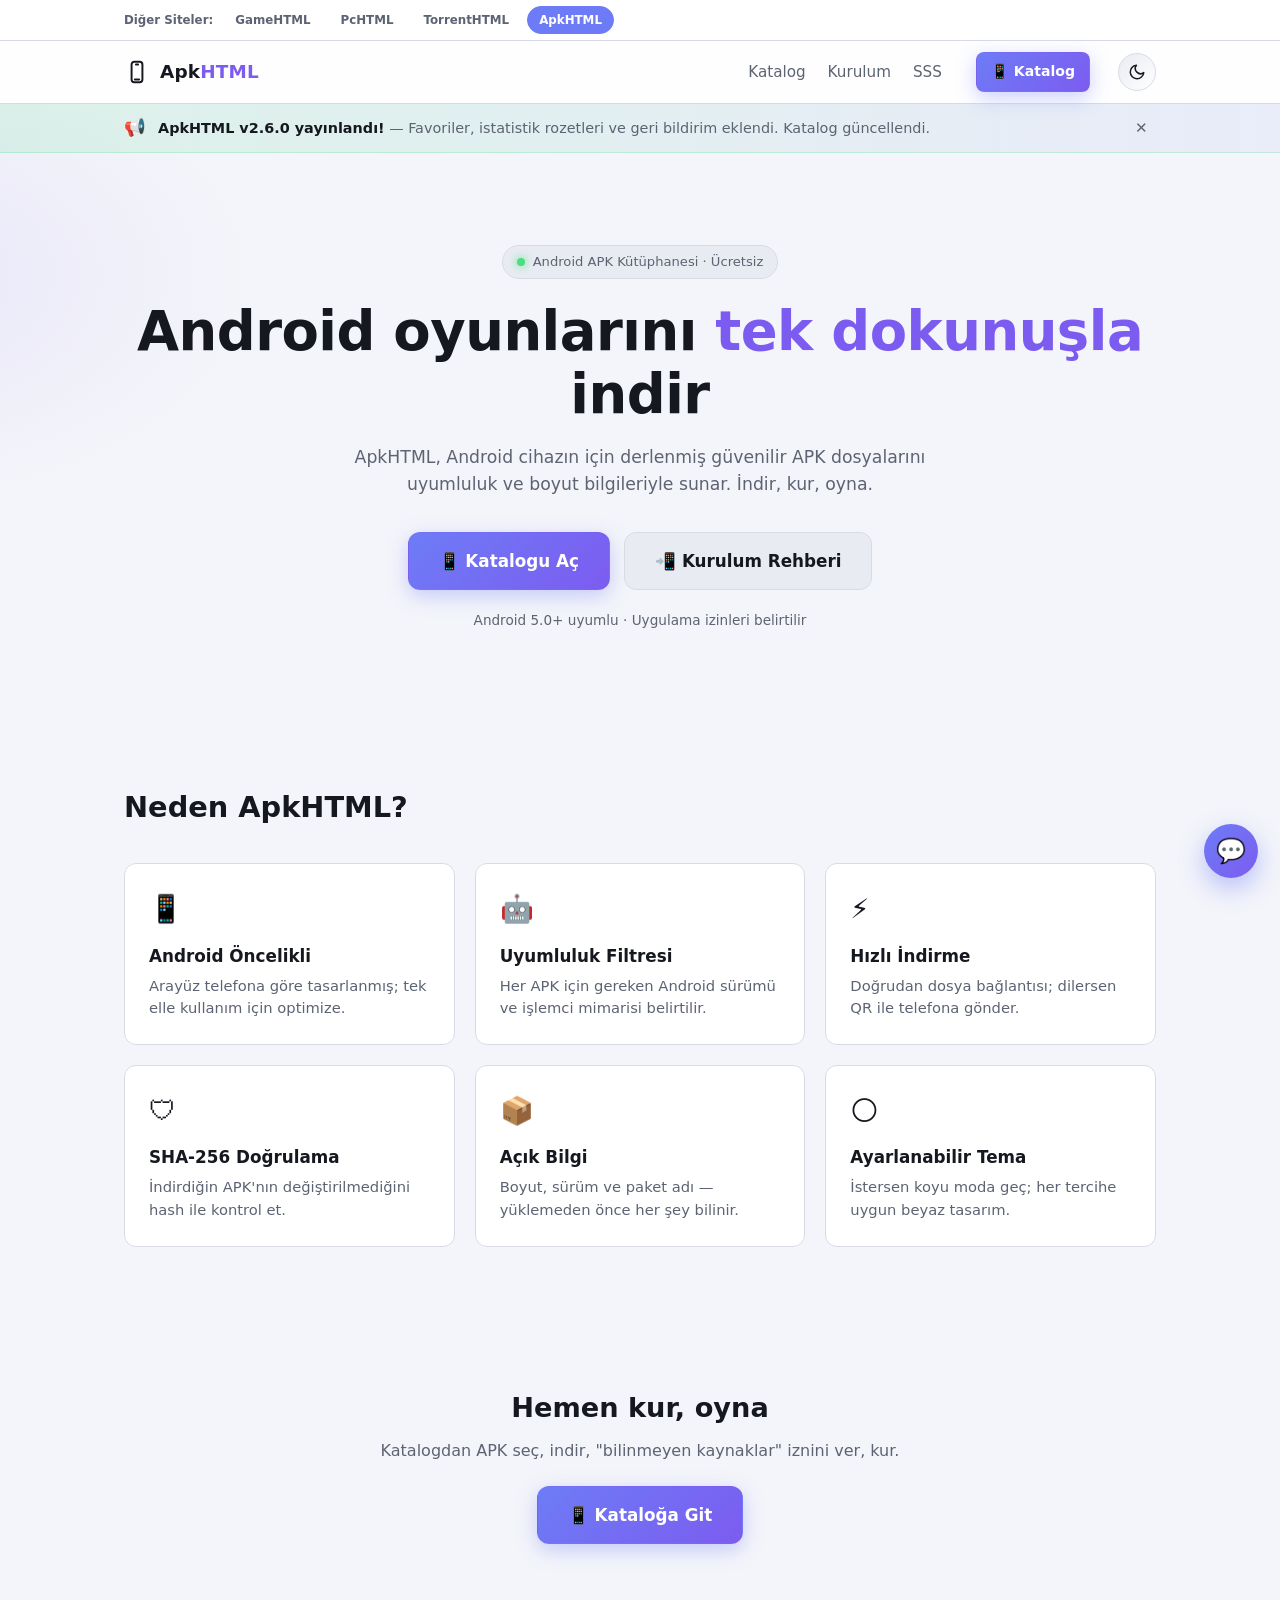
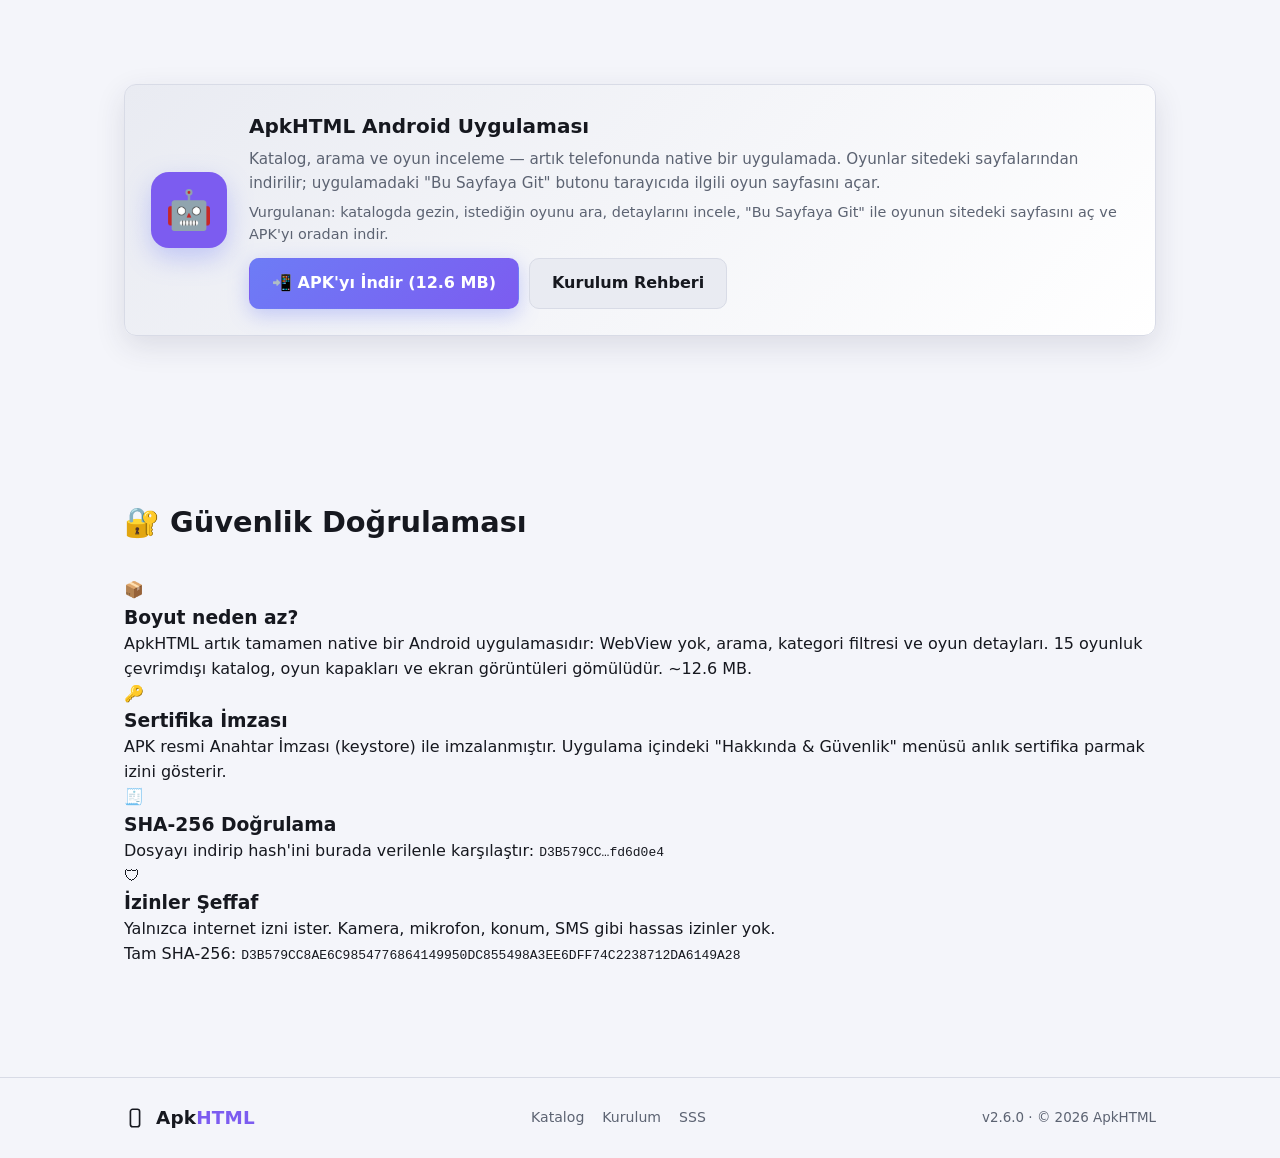
==== commit 3f7cb194: "tema butonu emoji yerine SVG ikonlar (gunes/ay), aydinlik/koyu temaya gec title, cache v20260930" ====
--- a/index.html
+++ b/index.html
@@ -6,7 +6,7 @@
   <title>ApkHTML — Android APK Kütüphanesi</title>
   <meta name="description" content="ApkHTML: en güncel oyun APK'ları. Android uyumluluk bilgileri, dosya boyutu ve tek dokunuşla indirme." />
   <link rel="icon" href="favicon.png" type="image/png" />
-  <link rel="stylesheet" href="style.css?v=20260929" />
+  <link rel="stylesheet" href="style.css?v=20260930" />
 </head>
 <body>
   <div class="site-switch">
@@ -34,7 +34,7 @@
         <a href="#/sss">SSS</a>
       </nav>
       <a class="btn btn-primary btn-sm nav-cta" href="#/katalog">📱 Katalog</a>
-    <button id="themeToggle" class="btn btn-ghost btn-sm theme-toggle" title="Tema Değiştir" aria-label="Tema değiştir">🌙</button>
+    <button id="themeToggle" class="btn btn-ghost btn-sm theme-toggle" title="Tema Değiştir" aria-label="Tema değiştir">undefined
     </div>
   </header>
 
@@ -271,6 +271,6 @@
   <button id="toTop" class="to-top" title="Yukarı Dön" aria-label="Yukarı dön">↑</button>
   <button id="feedbackBtn" class="feedback-fab" title="Geri Bildirim & Hata Bildir">💬</button>
 
-  <script src="app.js?v=20260923"></script>
+  <script src="app.js?v=20260930"></script>
 </body>
 </html>
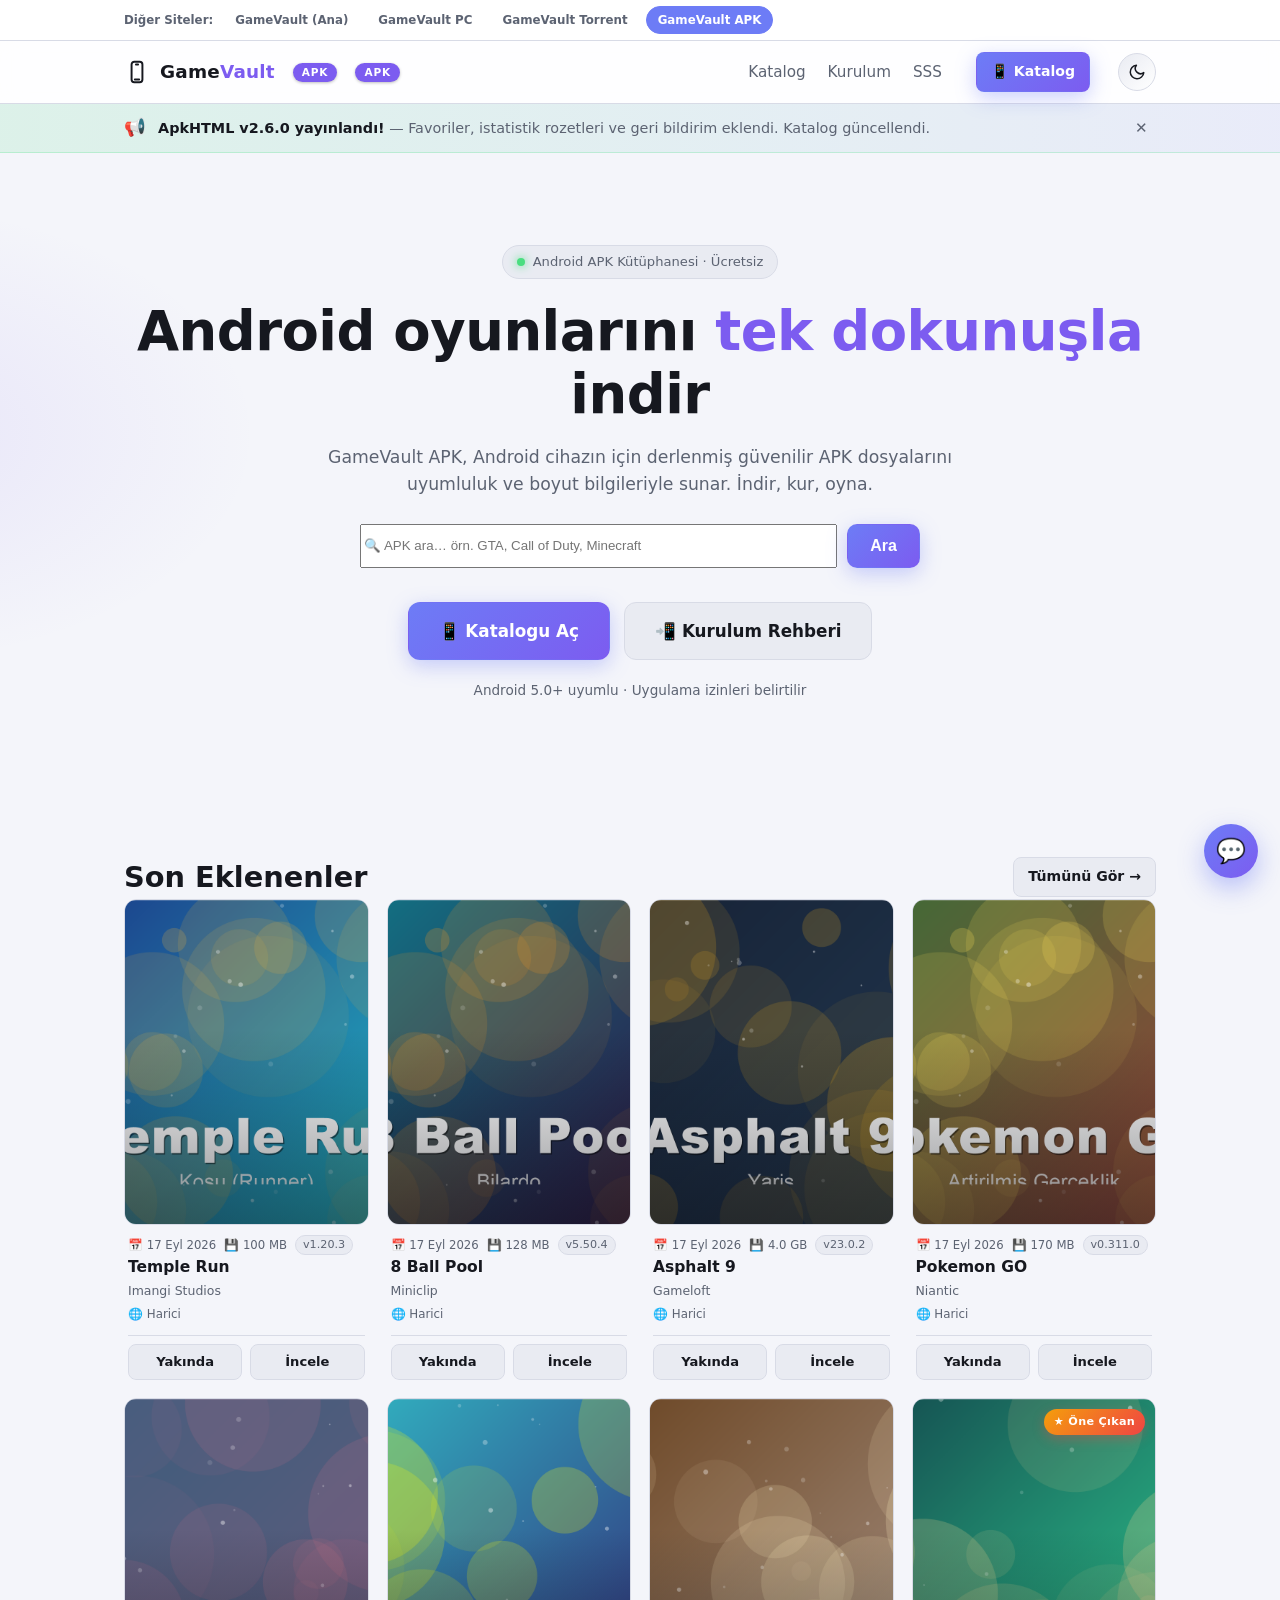
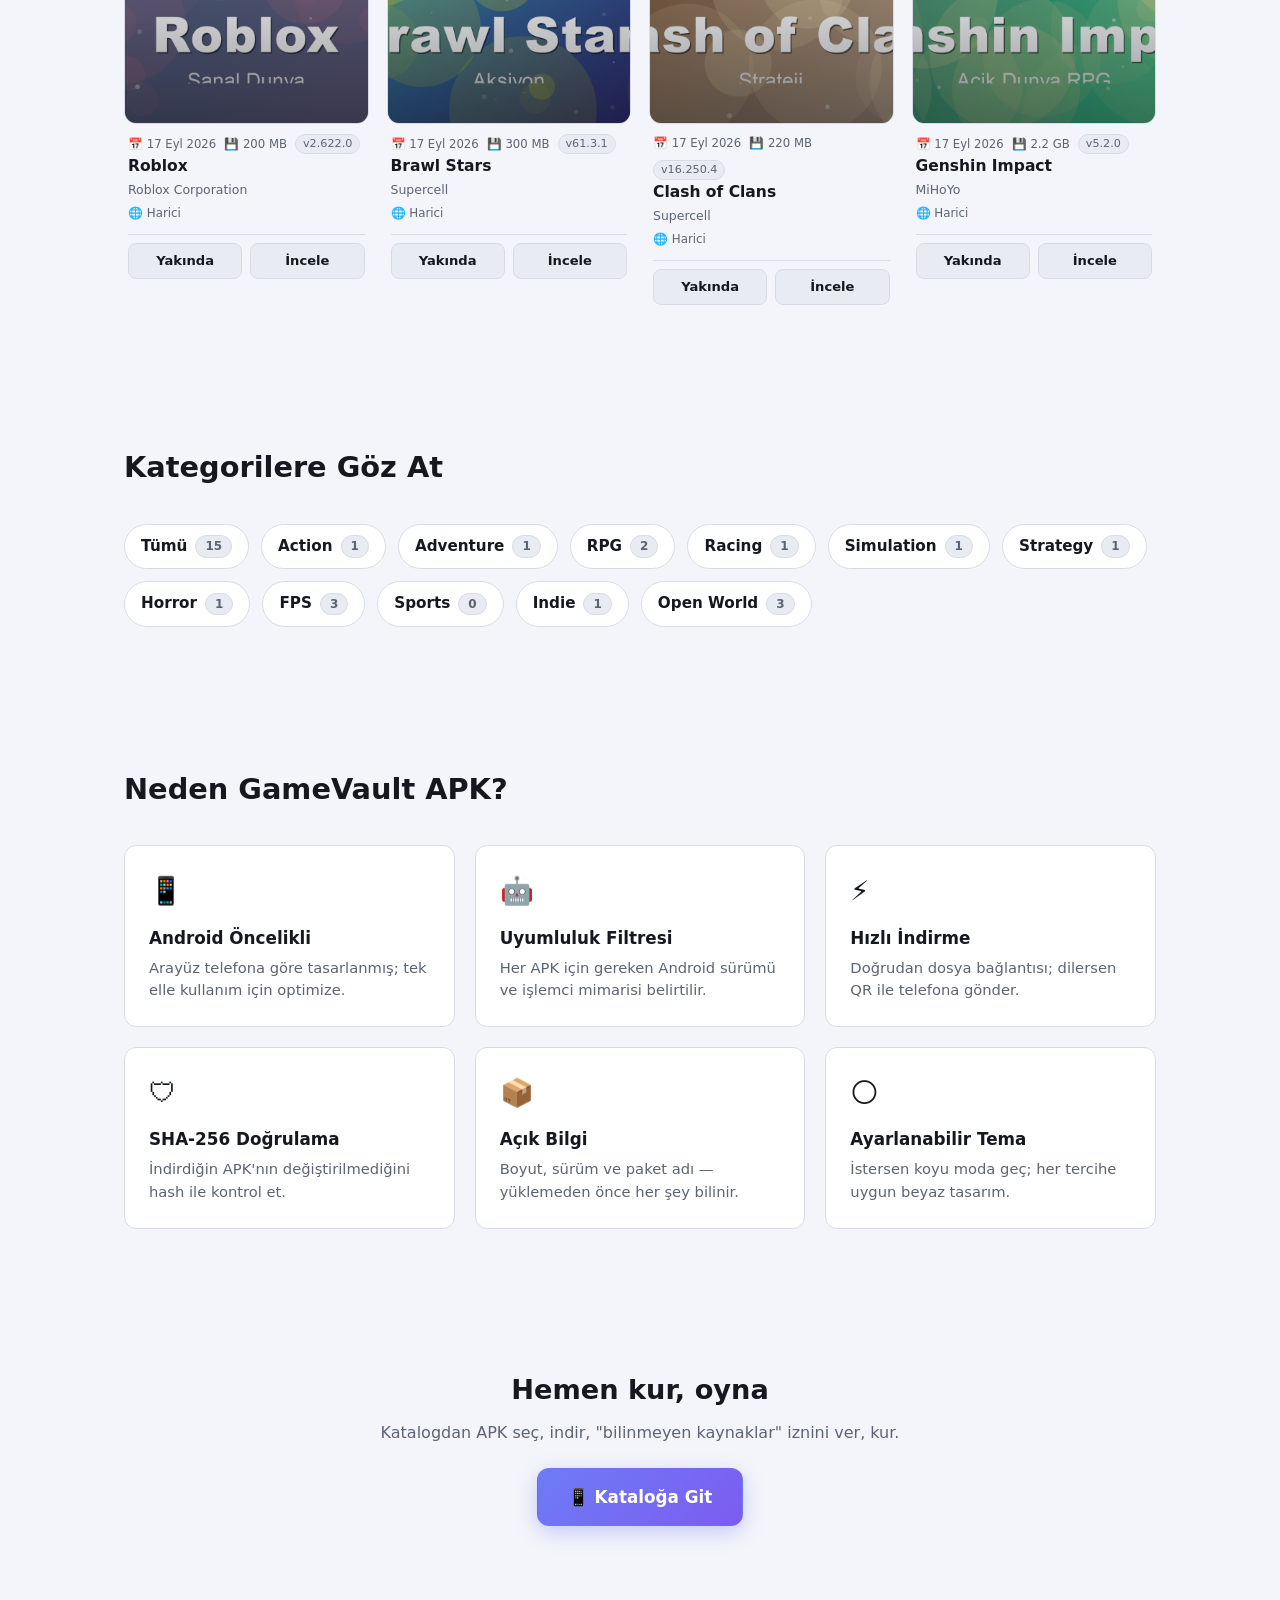
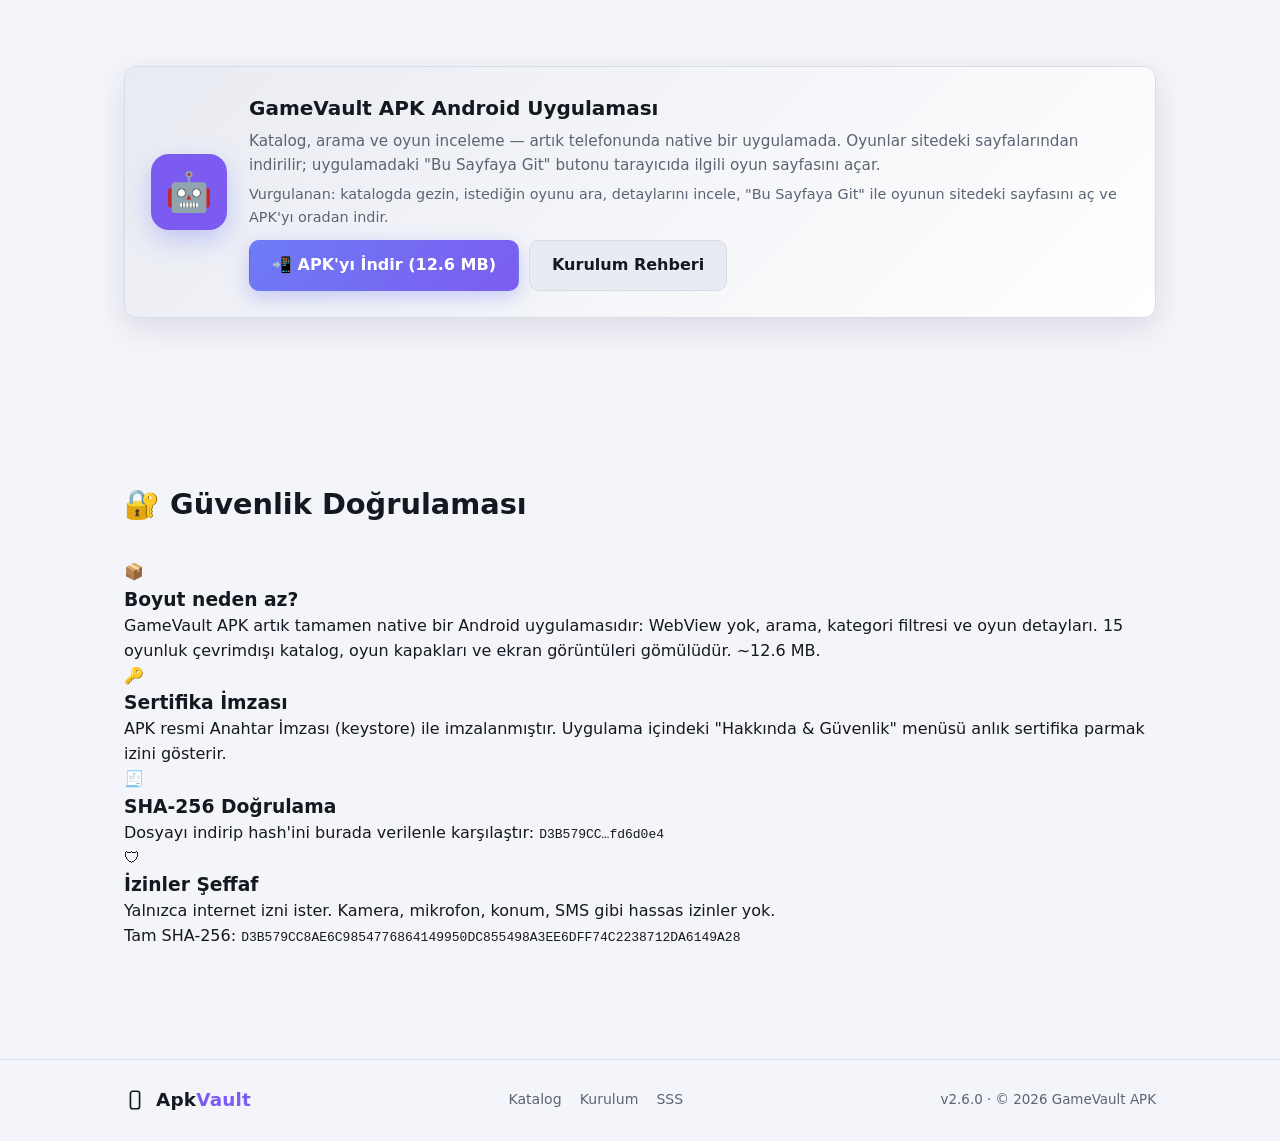
==== commit 2b82313c: "GameVault rebrand v20260924 - LAN katalog + platform badge" ====
--- a/index.html
+++ b/index.html
@@ -3,19 +3,20 @@
 <head>
   <meta charset="utf-8" />
   <meta name="viewport" content="width=device-width, initial-scale=1.0, viewport-fit=cover" />
-  <title>ApkHTML — Android APK Kütüphanesi</title>
-  <meta name="description" content="ApkHTML: en güncel oyun APK'ları. Android uyumluluk bilgileri, dosya boyutu ve tek dokunuşla indirme." />
+  <title>GameVault - APK Oyun Kutuphanesi</title>
+  <meta name="description" content="GameVault APK: en güncel oyun APK'ları. Android uyumluluk bilgileri, dosya boyutu ve tek dokunuşla indirme." />
   <link rel="icon" href="favicon.png" type="image/png" />
-  <link rel="stylesheet" href="style.css?v=20260930" />
+  <link rel="apple-touch-icon" href="apple-touch-icon.png" />
+  <link rel="stylesheet" href="style.css?v=20260923" />
 </head>
 <body>
   <div class="site-switch">
     <div class="wrap site-switch-inner">
       <span class="site-switch-label">Diğer Siteler:</span>
-      <a class="site-link" href="https://cinat3140-rgb.github.io/gamehtml/">GameHTML</a>
-      <a class="site-link" href="https://cinat3140-rgb.github.io/pchtml/">PcHTML</a>
-      <a class="site-link" href="https://cinat3140-rgb.github.io/torrenthtml/">TorrentHTML</a>
-      <a class="site-link active" href="#" onclick="return false;">ApkHTML</a>
+      <a class="site-link" href="https://cinat3140-rgb.github.io/gamehtml/">GameVault (Ana)</a>
+      <a class="site-link" href="https://cinat3140-rgb.github.io/pchtml/">GameVault PC</a>
+      <a class="site-link" href="https://cinat3140-rgb.github.io/torrenthtml/">GameVault Torrent</a>
+      <a class="site-link active" href="#" onclick="return false;">GameVault APK</a>
     </div>
   </div>
   <header class="nav">
@@ -26,7 +27,7 @@
           <path d="M10 19h4"/>
           <path d="M11 5h2"/>
         </svg>
-        <span class="brand-name">Apk<span class="accent">HTML</span></span>
+        <span class="brand-name">Game<span class="accent">Vault</span></span><span class="platform-badge">APK</span><span class="platform-badge">APK</span>
       </a>
       <nav class="nav-links">
         <a href="#/katalog">Katalog</a>
@@ -54,7 +55,11 @@
         <div class="wrap hero-inner">
           <div class="hero-badge"><span class="dot"></span> Android APK Kütüphanesi · Ücretsiz</div>
           <h1>Android oyunlarını <span class="accent">tek dokunuşla</span> indir</h1>
-          <p class="hero-sub">ApkHTML, Android cihazın için derlenmiş güvenilir APK dosyalarını uyumluluk ve boyut bilgileriyle sunar. İndir, kur, oyna.</p>
+          <p class="hero-sub">GameVault APK, Android cihazın için derlenmiş güvenilir APK dosyalarını uyumluluk ve boyut bilgileriyle sunar. İndir, kur, oyna.</p>
+          <form id="homeSearchForm" class="hero-search" action="#">
+            <input id="homeSearchInput" type="search" placeholder="🔍 APK ara… örn. GTA, Call of Duty, Minecraft" />
+            <button class="btn btn-primary" type="submit">Ara</button>
+          </form>
           <div class="hero-cta">
             <a class="btn btn-primary btn-lg" href="#/katalog">📱 Katalogu Aç</a>
             <a class="btn btn-ghost btn-lg" href="#/kurulum">📲 Kurulum Rehberi</a>
@@ -63,9 +68,26 @@
         </div>
       </div>
 
+      <section class="section" id="recentSection">
+        <div class="wrap">
+          <div class="section-head">
+            <h2 class="section-title">Son Eklenenler</h2>
+            <a class="btn btn-ghost btn-sm" href="#/katalog">Tümünü Gör →</a>
+          </div>
+          <div id="homeRecentGrid" class="grid"><div class="loader"></div></div>
+        </div>
+      </section>
+
+      <section class="section" id="catSection">
+        <div class="wrap">
+          <h2 class="section-title">Kategorilere Göz At</h2>
+          <div id="homeCats" class="home-cats"></div>
+        </div>
+      </section>
+
       <section class="section" id="ozellikler">
         <div class="wrap">
-          <h2 class="section-title">Neden ApkHTML?</h2>
+          <h2 class="section-title">Neden GameVault APK?</h2>
           <div class="features">
             <div class="feature"><div class="f-icon">📱</div><h3>Android Öncelikli</h3><p>Arayüz telefona göre tasarlanmış; tek elle kullanım için optimize.</p></div>
             <div class="feature"><div class="f-icon">🤖</div><h3>Uyumluluk Filtresi</h3><p>Her APK için gereken Android sürümü ve işlemci mimarisi belirtilir.</p></div>
@@ -90,11 +112,11 @@
           <div class="app-banner">
             <div class="app-icon">🤖</div>
             <div class="app-info">
-              <h2 class="app-title">ApkHTML Android Uygulaması</h2>
+              <h2 class="app-title">GameVault APK Android Uygulaması</h2>
               <p class="app-desc">Katalog, arama ve oyun inceleme — artık telefonunda native bir uygulamada. Oyunlar sitedeki sayfalarından indirilir; uygulamadaki "Bu Sayfaya Git" butonu tarayıcıda ilgili oyun sayfasını açar.</p>
               <div class="app-detail">Vurgulanan: katalogda gezin, istediğin oyunu ara, detaylarını incele, "Bu Sayfaya Git" ile oyunun sitedeki sayfasını aç ve APK'yı oradan indir.</div>
               <div class="app-cta">
-                <a class="btn btn-primary" href="downloads/ApkHTML_2.7.0.apk" download>📲 APK'yı İndir (12.6 MB)</a>
+                <a class="btn btn-primary" href="downloads/GameVault APK_2.7.0.apk" download>📲 APK'yı İndir (12.6 MB)</a>
                 <a class="btn btn-ghost" href="#/kurulum">Kurulum Rehberi</a>
               </div>
             </div>
@@ -109,7 +131,7 @@
             <div class="sec-card">
               <div class="sec-icon">📦</div>
               <h3>Boyut neden az?</h3>
-              <p>ApkHTML artık tamamen native bir Android uygulamasıdır: WebView yok, arama, kategori filtresi ve oyun detayları. 15 oyunluk çevrimdışı katalog, oyun kapakları ve ekran görüntüleri gömülüdür. ~12.6 MB.</p>
+              <p>GameVault APK artık tamamen native bir Android uygulamasıdır: WebView yok, arama, kategori filtresi ve oyun detayları. 15 oyunluk çevrimdışı katalog, oyun kapakları ve ekran görüntüleri gömülüdür. ~12.6 MB.</p>
             </div>
             <div class="sec-card">
               <div class="sec-icon">🔑</div>
@@ -164,7 +186,7 @@
         <div class="app-banner app-banner-sm">
           <div class="app-icon">📦</div>
           <div class="app-info">
-            <h2 class="app-title">ApkHTML Android Uygulaması <span class="dim" style="font-size:.85rem">(v2.7.0)</span></h2>
+            <h2 class="app-title">GameVault APK Android Uygulaması <span class="dim" style="font-size:.85rem">(v2.7.0)</span></h2>
             <p class="app-desc">Katalog, arama ve incelemeyi native uygulamada yap; oyun APK'larını sitedeki oyun sayfasından indir.</p>
             <div class="app-chips">
               <span class="app-chip">Native uygulama</span>
@@ -175,7 +197,7 @@
               <span class="app-chip"><b>Android 5.0+</b></span>
             </div>
             <div class="app-cta">
-              <a class="btn btn-primary" href="downloads/ApkHTML_2.7.0.apk" download>📲 APK'yı İndir (12.6 MB)</a>
+              <a class="btn btn-primary" href="downloads/GameVault APK_2.7.0.apk" download>📲 APK'yı İndir (12.6 MB)</a>
             </div>
           </div>
         </div>
@@ -257,20 +279,20 @@
         <svg viewBox="0 0 24 24" width="22" height="22" fill="none" stroke="currentColor" stroke-width="1.8" stroke-linecap="round" stroke-linejoin="round">
           <rect x="7" y="2.5" width="10" height="19" rx="2.5"/>
         </svg>
-        <span class="brand-name">Apk<span class="accent">HTML</span></span>
+        <span class="brand-name">Apk<span class="accent">Vault</span></span>
       </div>
       <nav class="footer-links">
         <a href="#/katalog">Katalog</a>
         <a href="#/kurulum">Kurulum</a>
         <a href="#/sss">SSS</a>
       </nav>
-      <p class="footer-meta">v2.6.0 · © 2026 ApkHTML</p>
+      <p class="footer-meta">v2.6.0 · © 2026 GameVault APK</p>
     </div>
   </footer>
 
   <button id="toTop" class="to-top" title="Yukarı Dön" aria-label="Yukarı dön">↑</button>
   <button id="feedbackBtn" class="feedback-fab" title="Geri Bildirim & Hata Bildir">💬</button>
 
-  <script src="app.js?v=20260930"></script>
+  <script src="app.js?v=20260923"></script>
 </body>
 </html>
--- a/style.css
+++ b/style.css
@@ -95,6 +95,14 @@
 .nav-links a { color: var(--text-dim); font-size: .95rem; transition: color .15s; }
 .nav-links a:hover { color: var(--text); }
 .nav-cta { margin-left: 6px; }
+.nav-search {
+  margin-left: auto;
+  background: var(--bg-soft); color: var(--text);
+  border: 1px solid var(--border); border-radius: 999px;
+  padding: 8px 16px; font-size: .88rem; width: 200px; outline: none;
+  transition: border-color .15s, width .2s ease;
+}
+.nav-search:focus { border-color: var(--primary); width: 240px; }
 
 /* ---------- Update banner ---------- */
 .update-banner {
@@ -150,12 +158,31 @@
 .hero-sub { max-width: 640px; margin: 18px auto 0; color: var(--text-dim); font-size: 1.08rem; }
 .hero-cta { display: flex; gap: 14px; justify-content: center; flex-wrap: wrap; margin-top: 34px; }
 .hero-meta { margin-top: 20px; color: var(--text-dim); font-size: .85rem; }
+.hero-search { display: flex; gap: 10px; max-width: 560px; margin: 26px auto 0; }
+.hero-search input { flex: 1; min-width: 0; }
 
 /* ---------- Sections ---------- */
 .section { padding: 70px 0; }
+.section-head { display: flex; align-items: center; justify-content: space-between; gap: 14px; flex-wrap: wrap; }
+.section-head .section-title { margin-bottom: 0; }
 .section-title { font-size: 1.8rem; font-weight: 800; margin-bottom: 34px; }
 .page-title { font-size: 2rem; font-weight: 800; }
 .page-sub { color: var(--text-dim); margin-top: 6px; margin-bottom: 28px; }
+
+/* ---------- Home categories ---------- */
+.home-cats { display: flex; flex-wrap: wrap; gap: 12px; }
+.cat-chip {
+  display: inline-flex; align-items: center; gap: 8px;
+  padding: 10px 16px; border-radius: 999px;
+  background: var(--bg-soft); border: 1px solid var(--border);
+  font-size: .95rem; font-weight: 600; color: var(--text);
+  transition: transform .15s, border-color .15s, background .15s;
+}
+.cat-chip:hover { transform: translateY(-2px); border-color: var(--primary); background: var(--bg-raised); }
+.cat-chip-count {
+  background: var(--bg-raised); border: 1px solid var(--border);
+  border-radius: 999px; padding: 1px 9px; font-size: .75rem; color: var(--text-dim);
+}
 
 .features { display: grid; grid-template-columns: repeat(auto-fit, minmax(260px, 1fr)); gap: 20px; }
 .feature { background: var(--bg-soft); border: 1px solid var(--border); border-radius: var(--radius); padding: 24px; transition: transform .15s, border-color .15s; }
@@ -233,33 +260,40 @@
 }
 .select:focus { border-color: var(--primary); }
 
-.grid { display: grid; grid-template-columns: repeat(auto-fill, minmax(240px, 1fr)); gap: 20px; }
-
-.gcard { background: var(--bg-soft); border: 1px solid var(--border); border-radius: var(--radius); overflow: hidden; display: flex; flex-direction: column; transition: transform .15s, border-color .15s, box-shadow .15s; position: relative; }
-.gcard:hover { transform: translateY(-4px); border-color: var(--primary); box-shadow: 0 12px 30px rgba(109, 124, 246, .18); }
-.gcard-cover { position: relative; aspect-ratio: 16 / 9; background: var(--bg-raised); overflow: hidden; display: block; }
+.grid { display: grid; grid-template-columns: repeat(auto-fill, minmax(200px, 1fr)); gap: 18px; }
+
+.gcard { background: transparent; border: none; border-radius: 12px; overflow: hidden; display: flex; flex-direction: column; transition: transform .15s; position: relative; }
+.gcard:hover { transform: translateY(-3px); }
+.gcard-cover { position: relative; aspect-ratio: 3 / 4; background: var(--bg-raised); border-radius: 12px; border: 1px solid var(--border); overflow: hidden; display: block; transition: border-color .15s, box-shadow .15s; }
+.gcard:hover .gcard-cover { border-color: var(--primary); box-shadow: 0 12px 30px rgba(109, 124, 246, .22); }
 .gcard-cover-img { width: 100%; height: 100%; object-fit: cover; transition: transform .3s; }
-.gcard:hover .gcard-cover-img { transform: scale(1.06); }
+.gcard:hover .gcard-cover-img { transform: scale(1.05); }
 .gcard-cover .placeholder { position: absolute; inset: 0; display: flex; align-items: center; justify-content: center; font-size: 2.6rem; opacity: .7; }
-.gcard-overlay { position: absolute; inset: 0; background: linear-gradient(180deg, transparent 40%, rgba(8, 10, 15, .65) 100%); pointer-events: none; }
+.gcard-overlay { position: absolute; inset: 0; background: linear-gradient(180deg, transparent 55%, rgba(8, 10, 15, .7) 100%); pointer-events: none; }
 .gcard-cat { position: absolute; top: 10px; left: 10px; background: rgba(13, 15, 20, .8); backdrop-filter: blur(6px); padding: 4px 10px; border-radius: 999px; font-size: .72rem; color: var(--text); border: 1px solid rgba(255,255,255,.12); z-index: 2; }
-.gcard-platform { position: absolute; top: 38px; left: 10px; padding: 4px 10px; border-radius: 999px; font-size: .66rem; font-weight: 700; letter-spacing: .3px; z-index: 2; }
+.gcard-platform { position: absolute; top: 10px; left: 10px; padding: 4px 10px; border-radius: 999px; font-size: .66rem; font-weight: 700; letter-spacing: .3px; z-index: 2; }
 .badge-torrent { background: rgba(34,197,94,.9); color: #06231a; }
 .badge-apk { background: rgba(56,189,248,.9); color: #0c1420; }
 .gcard-featured { position: absolute; top: 10px; right: 10px; background: linear-gradient(135deg, #f59e0b, #ef4444); color: #fff; font-weight: 700; padding: 4px 10px; border-radius: 999px; font-size: .7rem; letter-spacing: .3px; box-shadow: 0 4px 12px rgba(239, 68, 68, .35); z-index: 2; }
 .gcard-play { position: absolute; inset: 0; display: flex; align-items: center; justify-content: center; z-index: 1; opacity: 0; transition: opacity .2s; }
 .gcard-play svg { background: rgba(13, 15, 20, .75); border: 2px solid rgba(255,255,255,.25); border-radius: 50%; padding: 10px; width: 46px; height: 46px; color: #fff; }
 .gcard:hover .gcard-play { opacity: 1; }
-.gcard-body { padding: 16px; display: flex; flex-direction: column; gap: 4px; flex: 1; }
-.gcard-title { font-weight: 700; font-size: 1.02rem; line-height: 1.3; display: inline; }
+.gcard-body { padding: 10px 4px 0; display: flex; flex-direction: column; gap: 3px; }
+.gcard-meta-top { display: flex; align-items: center; gap: 8px; flex-wrap: wrap; color: var(--text-dim); font-size: .73rem; }
+.gcard-date { white-space: nowrap; }
+.gcard-size2 { white-space: nowrap; }
+.gcard-ver2 { color: var(--text-dim); background: var(--bg-raised); border: 1px solid var(--border); padding: 0 7px; border-radius: 999px; font-size: .7rem; line-height: 1.6; }
+.gcard-title { font-weight: 700; font-size: .97rem; line-height: 1.28; display: -webkit-box; -webkit-line-clamp: 2; -webkit-box-orient: vertical; overflow: hidden; }
 .gcard-title:hover { color: var(--accent); }
-.gcard-dev { color: var(--text-dim); font-size: .8rem; }
-.gcard-meta { display: flex; align-items: center; gap: 8px; flex-wrap: wrap; margin-top: 2px; }
-.gcard-size { color: var(--accent); font-size: .82rem; font-weight: 600; }
-.gcard-ver { color: var(--text-dim); font-size: .78rem; background: var(--bg-raised); border: 1px solid var(--border); padding: 1px 7px; border-radius: 999px; }
-.gcard-ext { color: var(--text-dim); font-size: .78rem; }
-.gcard-actions { display: flex; gap: 8px; margin-top: auto; padding-top: 12px; }
-.gcard-actions .btn { flex: 1; }
+.gcard-dev { color: var(--text-dim); font-size: .78rem; }
+.gcard-meta { display: flex; align-items: center; gap: 6px; flex-wrap: wrap; margin-top: 2px; }
+.gcard-size { display: none; }
+.gcard-ver { display: none; }
+.gcard-ext { color: var(--text-dim); font-size: .74rem; }
+.gcard-broken { color: #fca5a5; font-size: .74rem; font-weight: 600; background: rgba(248,113,113,.12); border: 1px solid rgba(248,113,113,.35); padding: 0 7px; border-radius: 999px; line-height: 1.6; }
+.broken-note { background: rgba(248,113,113,.12); border: 1px solid rgba(248,113,113,.35); color: #fca5a5; font-size: .82rem; padding: 8px 10px; border-radius: 8px; }
+.gcard-actions { display: flex; gap: 8px; margin-top: 8px; padding-top: 8px; border-top: 1px solid var(--border); }
+.gcard-actions .btn { flex: 1; padding: 7px 10px; font-size: .82rem; }
 
 /* ---------- Loader ---------- */
 .loader { grid-column: 1 / -1; justify-self: center; width: 46px; height: 46px; margin: 60px auto; border-radius: 50%; border: 4px solid var(--border); border-top-color: var(--primary); animation: spin 0.8s linear infinite; }
@@ -278,6 +312,12 @@
 .detail-dev { color: var(--accent); font-size: .95rem; margin-top: 4px; }
 .detail-tags { display: flex; gap: 8px; flex-wrap: wrap; margin-top: 12px; }
 .tag { background: var(--bg-soft); border: 1px solid var(--border); padding: 3px 10px; border-radius: 999px; font-size: .76rem; color: var(--text-dim); }
+.crumb { font-size: .82rem; color: var(--text-dim); margin: 0 0 14px; }
+.crumb a { color: var(--text-dim); transition: color .15s; }
+.crumb a:hover { color: var(--accent); }
+.detail-meta { display: flex; gap: 8px; flex-wrap: wrap; margin-top: 14px; }
+.dm { display: inline-flex; align-items: center; gap: 5px; background: var(--bg-soft); border: 1px solid var(--border); padding: 4px 12px; border-radius: 999px; font-size: .8rem; color: var(--text-dim); }
+.dm-online { color: #4ade80; border-color: rgba(74,222,128,.35); background: rgba(74,222,128,.08); }
 .detail-cta { display: flex; gap: 10px; flex-wrap: wrap; margin-top: 20px; }
 .detail-body { display: grid; grid-template-columns: 1fr 340px; gap: 28px; padding-top: 8px; }
 .detail-main { min-width: 0; }
@@ -334,6 +374,15 @@
 /* ---------- Footer ---------- */
 .footer { border-top: 1px solid var(--border); margin-top: 40px; }
 .footer-inner { display: flex; align-items: center; justify-content: space-between; gap: 16px; padding: 26px 24px; flex-wrap: wrap; }
+.footer-grid { display: grid; grid-template-columns: 3fr 1fr 1fr 1fr; gap: 30px; padding: 34px 24px 18px; }
+.footer-col { display: flex; flex-direction: column; gap: 9px; }
+.footer-about { gap: 12px; padding-right: 24px; }
+.footer-col h4 { font-size: .85rem; letter-spacing: .4px; text-transform: uppercase; color: var(--text-dim); margin-bottom: 4px; }
+.footer-col a { color: var(--text-dim); font-size: .9rem; transition: color .15s; }
+.footer-col a:hover { color: var(--primary); }
+.footer-blurb { color: var(--text-dim); font-size: .9rem; max-width: 300px; }
+.footer-official { color: var(--text-dim); font-size: .82rem; }
+.footer-bottom { grid-column: 1 / -1; border-top: 1px solid var(--border); padding-top: 16px; margin-top: 6px; }
 .footer-meta { color: var(--text-dim); font-size: .84rem; }
 .footer-links { display: flex; gap: 18px; flex-wrap: wrap; }
 .footer-links a { color: var(--text-dim); font-size: .88rem; transition: color .15s; }
@@ -344,10 +393,12 @@
   .nav-inner { height: auto; flex-wrap: wrap; gap: 8px 20px; padding: 10px 0; }
   .nav-links { display: flex; flex-wrap: wrap; gap: 14px 20px; width: 100%; order: 3; margin-left: 0; padding-top: 4px; }
   .nav-cta { order: 2; margin-left: 0; }
+  .nav-search { order: 4; margin-left: 0; width: 100%; }
   .detail-body { grid-template-columns: 1fr; }
   .detail-panel { position: static; }
   .hero { padding: 64px 0 56px; }
   .section { padding: 50px 0; }
+  .footer-grid { grid-template-columns: 1fr 1fr; }
 }
 
 @media (max-width: 820px) {
@@ -363,7 +414,9 @@
   .catalog-controls { flex-direction: column; }
   .select { width: 100%; }
   .hero { padding: 44px 0 40px; }
-  .footer-inner { flex-direction: column; text-align: center; gap: 10px; }
+  .footer-grid { grid-template-columns: 1fr; }
+  .footer-about { padding-right: 0; }
+  .footer-bottom { text-align: center; }
   .footer-links { justify-content: center; }
 }
 
@@ -477,4 +530,5 @@
   .app-cta { justify-content: center; }
   .app-cta .btn { flex: 1 1 auto; }
   .app-chips { justify-content: center; }
-}+}
+.platform-badge{display:inline-block;vertical-align:middle;margin-left:8px;padding:2px 9px;border-radius:999px;font-size:.66rem;font-weight:700;letter-spacing:.08em;color:#fff;background:var(--accent,#4f46e5);box-shadow:0 1px 3px rgba(0,0,0,.25);line-height:1.4;white-space:nowrap}@media(max-width:700px){.platform-badge{margin-left:5px;padding:1px 6px;font-size:.58rem}}
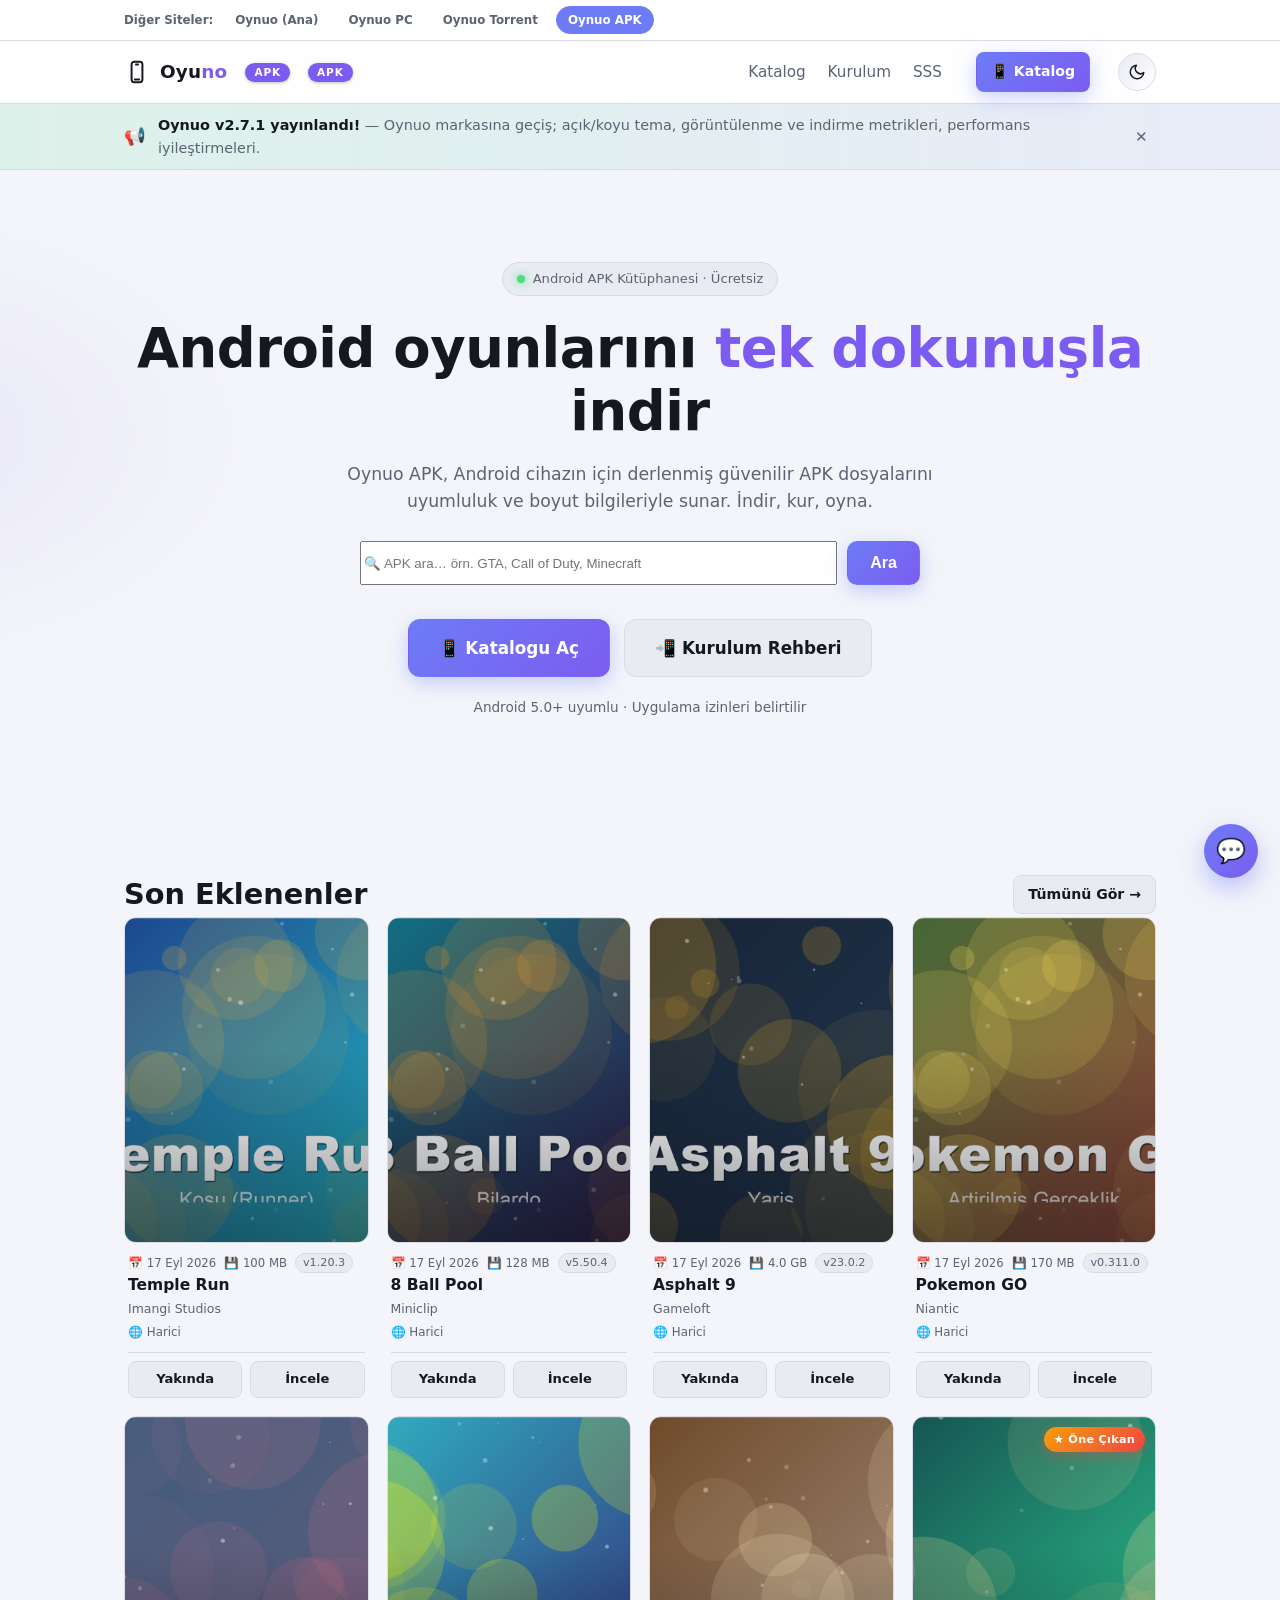
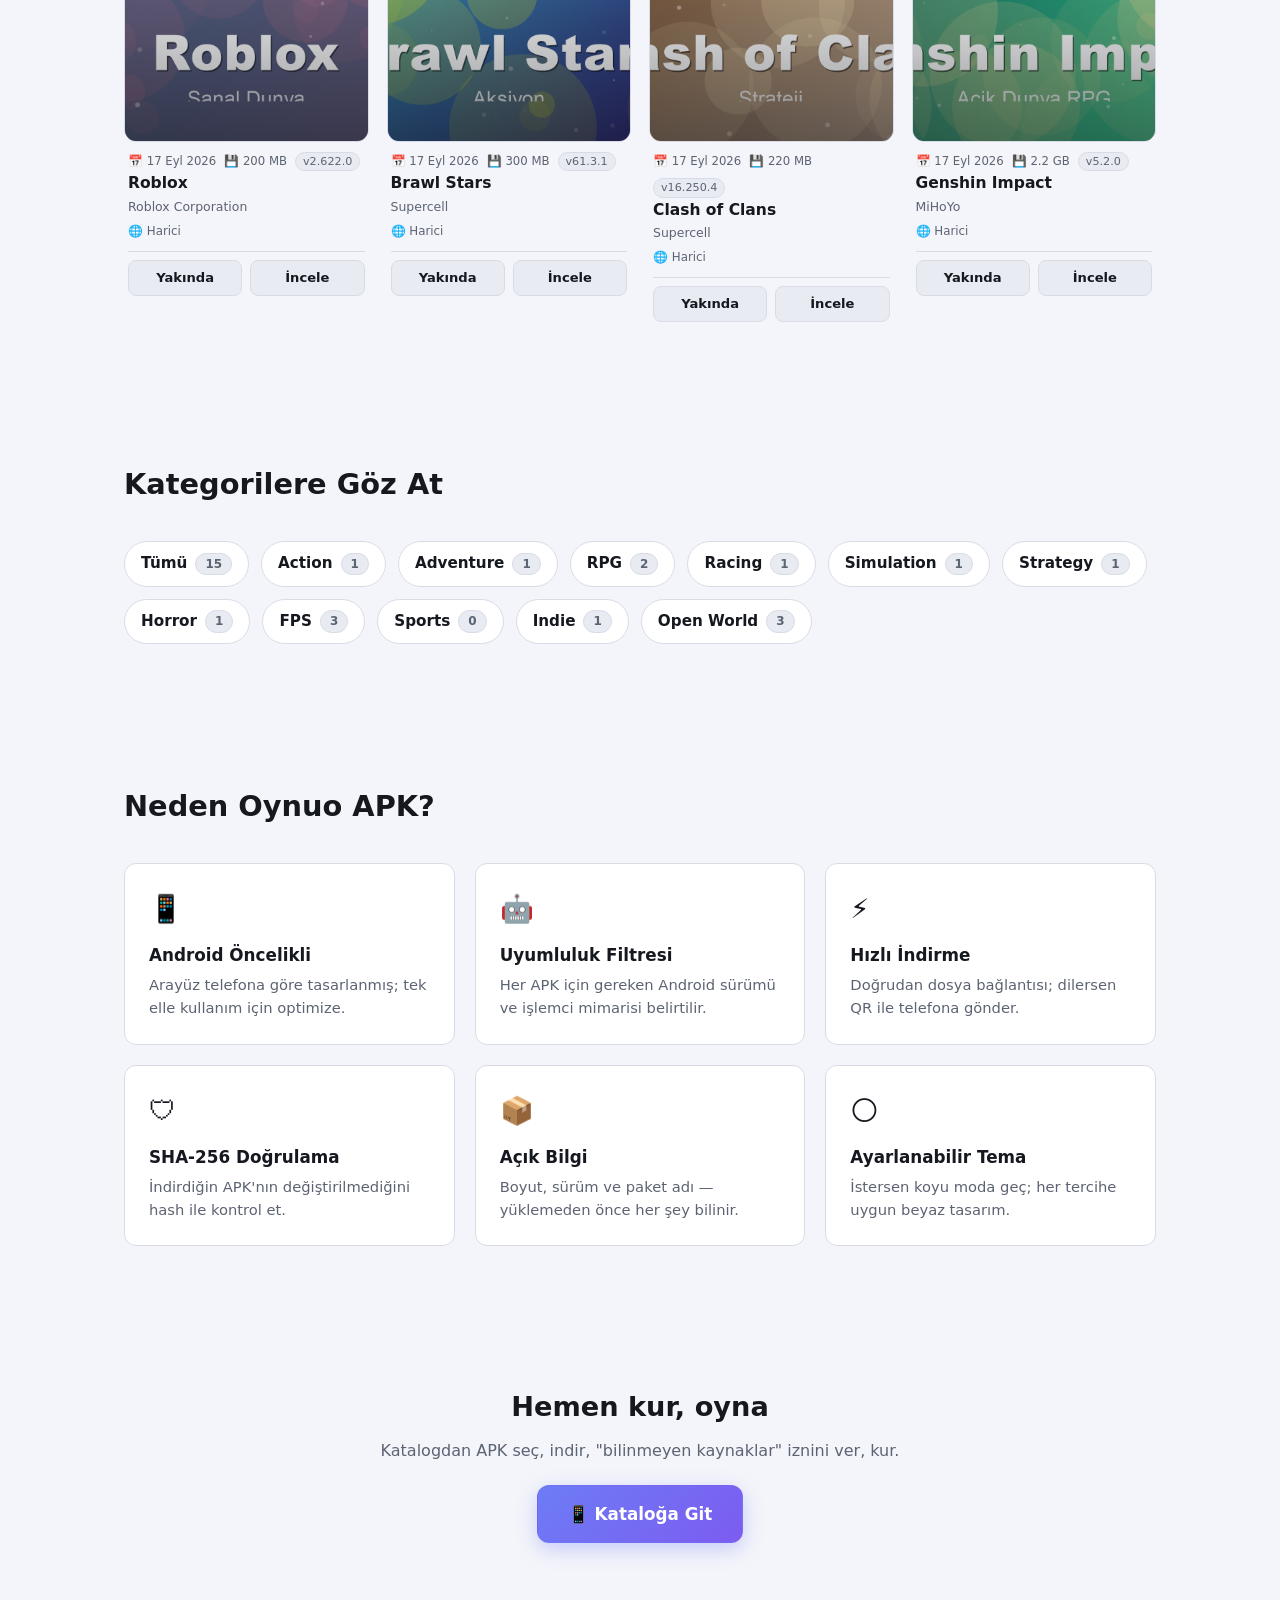
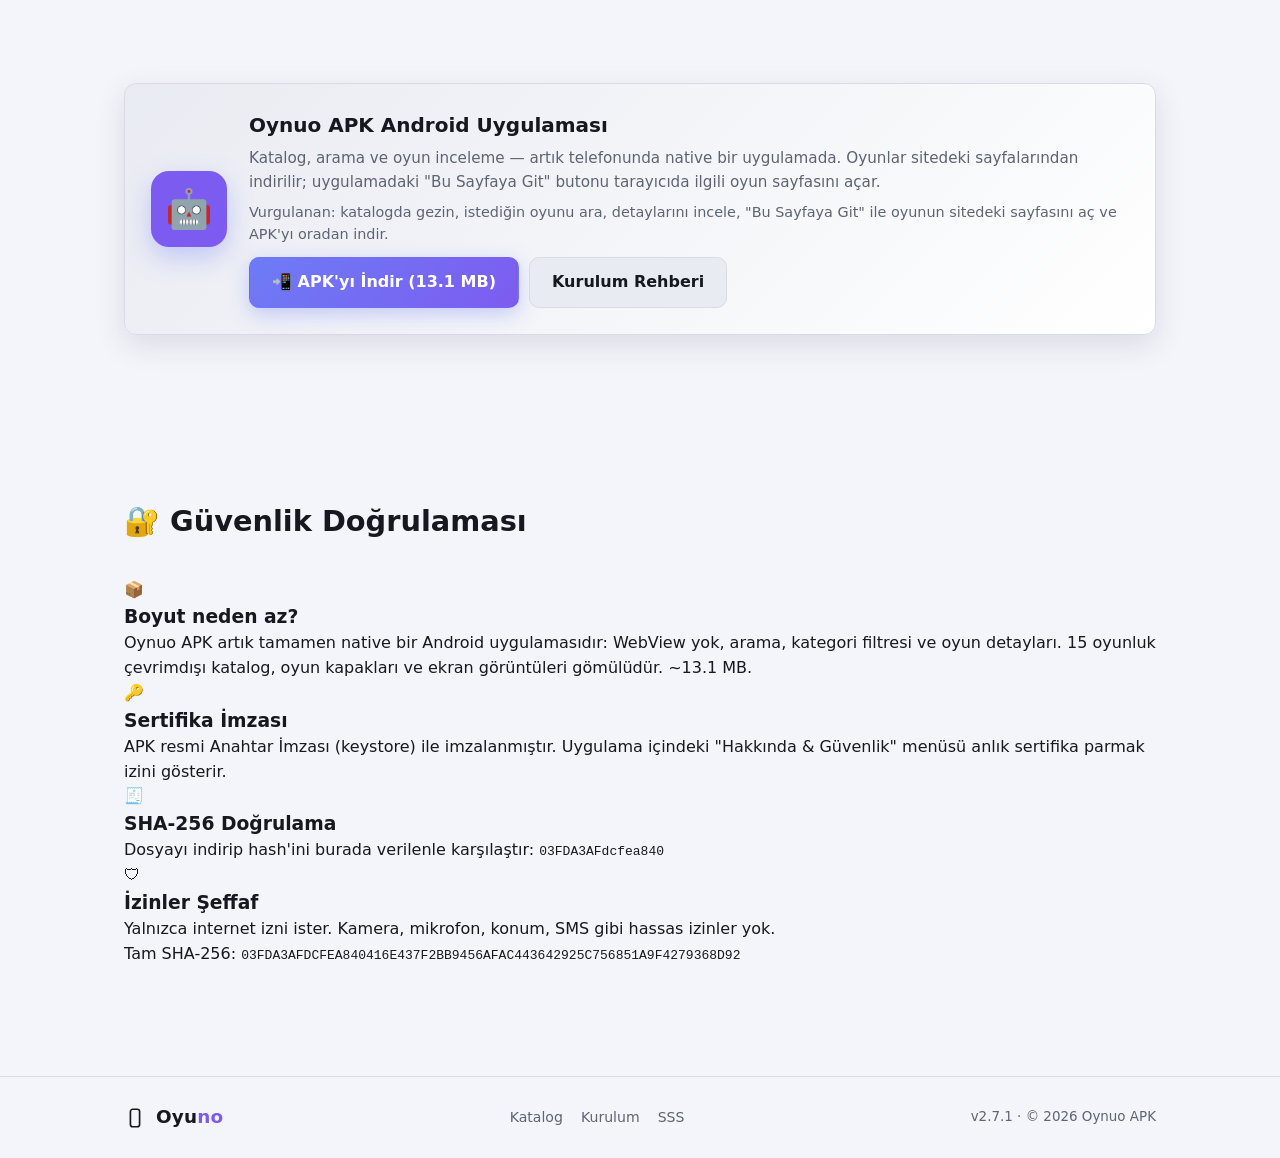
==== commit ceabb2c6: "Oynuo rebrand 2.7.1: APK guncellemesi" ====
--- a/index.html
+++ b/index.html
@@ -3,8 +3,8 @@
 <head>
   <meta charset="utf-8" />
   <meta name="viewport" content="width=device-width, initial-scale=1.0, viewport-fit=cover" />
-  <title>GameVault - APK Oyun Kutuphanesi</title>
-  <meta name="description" content="GameVault APK: en güncel oyun APK'ları. Android uyumluluk bilgileri, dosya boyutu ve tek dokunuşla indirme." />
+  <title>Oynuo - APK Oyun Kutuphanesi</title>
+  <meta name="description" content="Oynuo APK: en güncel oyun APK'ları. Android uyumluluk bilgileri, dosya boyutu ve tek dokunuşla indirme." />
   <link rel="icon" href="favicon.png" type="image/png" />
   <link rel="apple-touch-icon" href="apple-touch-icon.png" />
   <link rel="stylesheet" href="style.css?v=20260923" />
@@ -13,10 +13,10 @@
   <div class="site-switch">
     <div class="wrap site-switch-inner">
       <span class="site-switch-label">Diğer Siteler:</span>
-      <a class="site-link" href="https://cinat3140-rgb.github.io/gamehtml/">GameVault (Ana)</a>
-      <a class="site-link" href="https://cinat3140-rgb.github.io/pchtml/">GameVault PC</a>
-      <a class="site-link" href="https://cinat3140-rgb.github.io/torrenthtml/">GameVault Torrent</a>
-      <a class="site-link active" href="#" onclick="return false;">GameVault APK</a>
+      <a class="site-link" href="https://cinat3140-rgb.github.io/gamehtml/">Oynuo (Ana)</a>
+      <a class="site-link" href="https://cinat3140-rgb.github.io/pchtml/">Oynuo PC</a>
+      <a class="site-link" href="https://cinat3140-rgb.github.io/torrenthtml/">Oynuo Torrent</a>
+      <a class="site-link active" href="#" onclick="return false;">Oynuo APK</a>
     </div>
   </div>
   <header class="nav">
@@ -27,7 +27,7 @@
           <path d="M10 19h4"/>
           <path d="M11 5h2"/>
         </svg>
-        <span class="brand-name">Game<span class="accent">Vault</span></span><span class="platform-badge">APK</span><span class="platform-badge">APK</span>
+        <span class="brand-name">Oyu<span class="accent">no</span></span><span class="platform-badge">APK</span><span class="platform-badge">APK</span>
       </a>
       <nav class="nav-links">
         <a href="#/katalog">Katalog</a>
@@ -55,7 +55,7 @@
         <div class="wrap hero-inner">
           <div class="hero-badge"><span class="dot"></span> Android APK Kütüphanesi · Ücretsiz</div>
           <h1>Android oyunlarını <span class="accent">tek dokunuşla</span> indir</h1>
-          <p class="hero-sub">GameVault APK, Android cihazın için derlenmiş güvenilir APK dosyalarını uyumluluk ve boyut bilgileriyle sunar. İndir, kur, oyna.</p>
+          <p class="hero-sub">Oynuo APK, Android cihazın için derlenmiş güvenilir APK dosyalarını uyumluluk ve boyut bilgileriyle sunar. İndir, kur, oyna.</p>
           <form id="homeSearchForm" class="hero-search" action="#">
             <input id="homeSearchInput" type="search" placeholder="🔍 APK ara… örn. GTA, Call of Duty, Minecraft" />
             <button class="btn btn-primary" type="submit">Ara</button>
@@ -87,7 +87,7 @@
 
       <section class="section" id="ozellikler">
         <div class="wrap">
-          <h2 class="section-title">Neden GameVault APK?</h2>
+          <h2 class="section-title">Neden Oynuo APK?</h2>
           <div class="features">
             <div class="feature"><div class="f-icon">📱</div><h3>Android Öncelikli</h3><p>Arayüz telefona göre tasarlanmış; tek elle kullanım için optimize.</p></div>
             <div class="feature"><div class="f-icon">🤖</div><h3>Uyumluluk Filtresi</h3><p>Her APK için gereken Android sürümü ve işlemci mimarisi belirtilir.</p></div>
@@ -112,11 +112,11 @@
           <div class="app-banner">
             <div class="app-icon">🤖</div>
             <div class="app-info">
-              <h2 class="app-title">GameVault APK Android Uygulaması</h2>
+              <h2 class="app-title">Oynuo APK Android Uygulaması</h2>
               <p class="app-desc">Katalog, arama ve oyun inceleme — artık telefonunda native bir uygulamada. Oyunlar sitedeki sayfalarından indirilir; uygulamadaki "Bu Sayfaya Git" butonu tarayıcıda ilgili oyun sayfasını açar.</p>
               <div class="app-detail">Vurgulanan: katalogda gezin, istediğin oyunu ara, detaylarını incele, "Bu Sayfaya Git" ile oyunun sitedeki sayfasını aç ve APK'yı oradan indir.</div>
               <div class="app-cta">
-                <a class="btn btn-primary" href="downloads/GameVault APK_2.7.0.apk" download>📲 APK'yı İndir (12.6 MB)</a>
+                <a class="btn btn-primary" href="downloads/Oynuo_2.7.1.apk" download>📲 APK'yı İndir (13.1 MB)</a>
                 <a class="btn btn-ghost" href="#/kurulum">Kurulum Rehberi</a>
               </div>
             </div>
@@ -131,7 +131,7 @@
             <div class="sec-card">
               <div class="sec-icon">📦</div>
               <h3>Boyut neden az?</h3>
-              <p>GameVault APK artık tamamen native bir Android uygulamasıdır: WebView yok, arama, kategori filtresi ve oyun detayları. 15 oyunluk çevrimdışı katalog, oyun kapakları ve ekran görüntüleri gömülüdür. ~12.6 MB.</p>
+              <p>Oynuo APK artık tamamen native bir Android uygulamasıdır: WebView yok, arama, kategori filtresi ve oyun detayları. 15 oyunluk çevrimdışı katalog, oyun kapakları ve ekran görüntüleri gömülüdür. ~13.1 MB.</p>
             </div>
             <div class="sec-card">
               <div class="sec-icon">🔑</div>
@@ -141,7 +141,7 @@
             <div class="sec-card">
               <div class="sec-icon">🧾</div>
               <h3>SHA-256 Doğrulama</h3>
-              <p>Dosyayı indirip hash'ini burada verilenle karşılaştır: <code class="hash">D3B579CC…fd6d0e4</code></p>
+              <p>Dosyayı indirip hash'ini burada verilenle karşılaştır: <code class="hash">03FDA3AFdcfea840</code></p>
             </div>
             <div class="sec-card">
               <div class="sec-icon">🛡</div>
@@ -149,7 +149,7 @@
               <p>Yalnızca internet izni ister. Kamera, mikrofon, konum, SMS gibi hassas izinler yok.</p>
             </div>
           </div>
-          <p class="sec-note">Tam SHA-256: <code>D3B579CC8AE6C9854776864149950DC855498A3EE6DFF74C2238712DA6149A28</code></p>
+          <p class="sec-note">Tam SHA-256: <code>03FDA3AFDCFEA840416E437F2BB9456AFAC443642925C756851A9F4279368D92</code></p>
         </div>
       </section>
     </section>
@@ -186,7 +186,7 @@
         <div class="app-banner app-banner-sm">
           <div class="app-icon">📦</div>
           <div class="app-info">
-            <h2 class="app-title">GameVault APK Android Uygulaması <span class="dim" style="font-size:.85rem">(v2.7.0)</span></h2>
+            <h2 class="app-title">Oynuo APK Android Uygulaması <span class="dim" style="font-size:.85rem">(v2.7.1)</span></h2>
             <p class="app-desc">Katalog, arama ve incelemeyi native uygulamada yap; oyun APK'larını sitedeki oyun sayfasından indir.</p>
             <div class="app-chips">
               <span class="app-chip">Native uygulama</span>
@@ -197,7 +197,7 @@
               <span class="app-chip"><b>Android 5.0+</b></span>
             </div>
             <div class="app-cta">
-              <a class="btn btn-primary" href="downloads/GameVault APK_2.7.0.apk" download>📲 APK'yı İndir (12.6 MB)</a>
+              <a class="btn btn-primary" href="downloads/Oynuo_2.7.1.apk" download>📲 APK'yı İndir (13.1 MB)</a>
             </div>
           </div>
         </div>
@@ -279,14 +279,14 @@
         <svg viewBox="0 0 24 24" width="22" height="22" fill="none" stroke="currentColor" stroke-width="1.8" stroke-linecap="round" stroke-linejoin="round">
           <rect x="7" y="2.5" width="10" height="19" rx="2.5"/>
         </svg>
-        <span class="brand-name">Apk<span class="accent">Vault</span></span>
+        <span class="brand-name">Oyu<span class="accent">no</span></span>
       </div>
       <nav class="footer-links">
         <a href="#/katalog">Katalog</a>
         <a href="#/kurulum">Kurulum</a>
         <a href="#/sss">SSS</a>
       </nav>
-      <p class="footer-meta">v2.6.0 · © 2026 GameVault APK</p>
+      <p class="footer-meta">v2.7.1 · © 2026 Oynuo APK</p>
     </div>
   </footer>
 
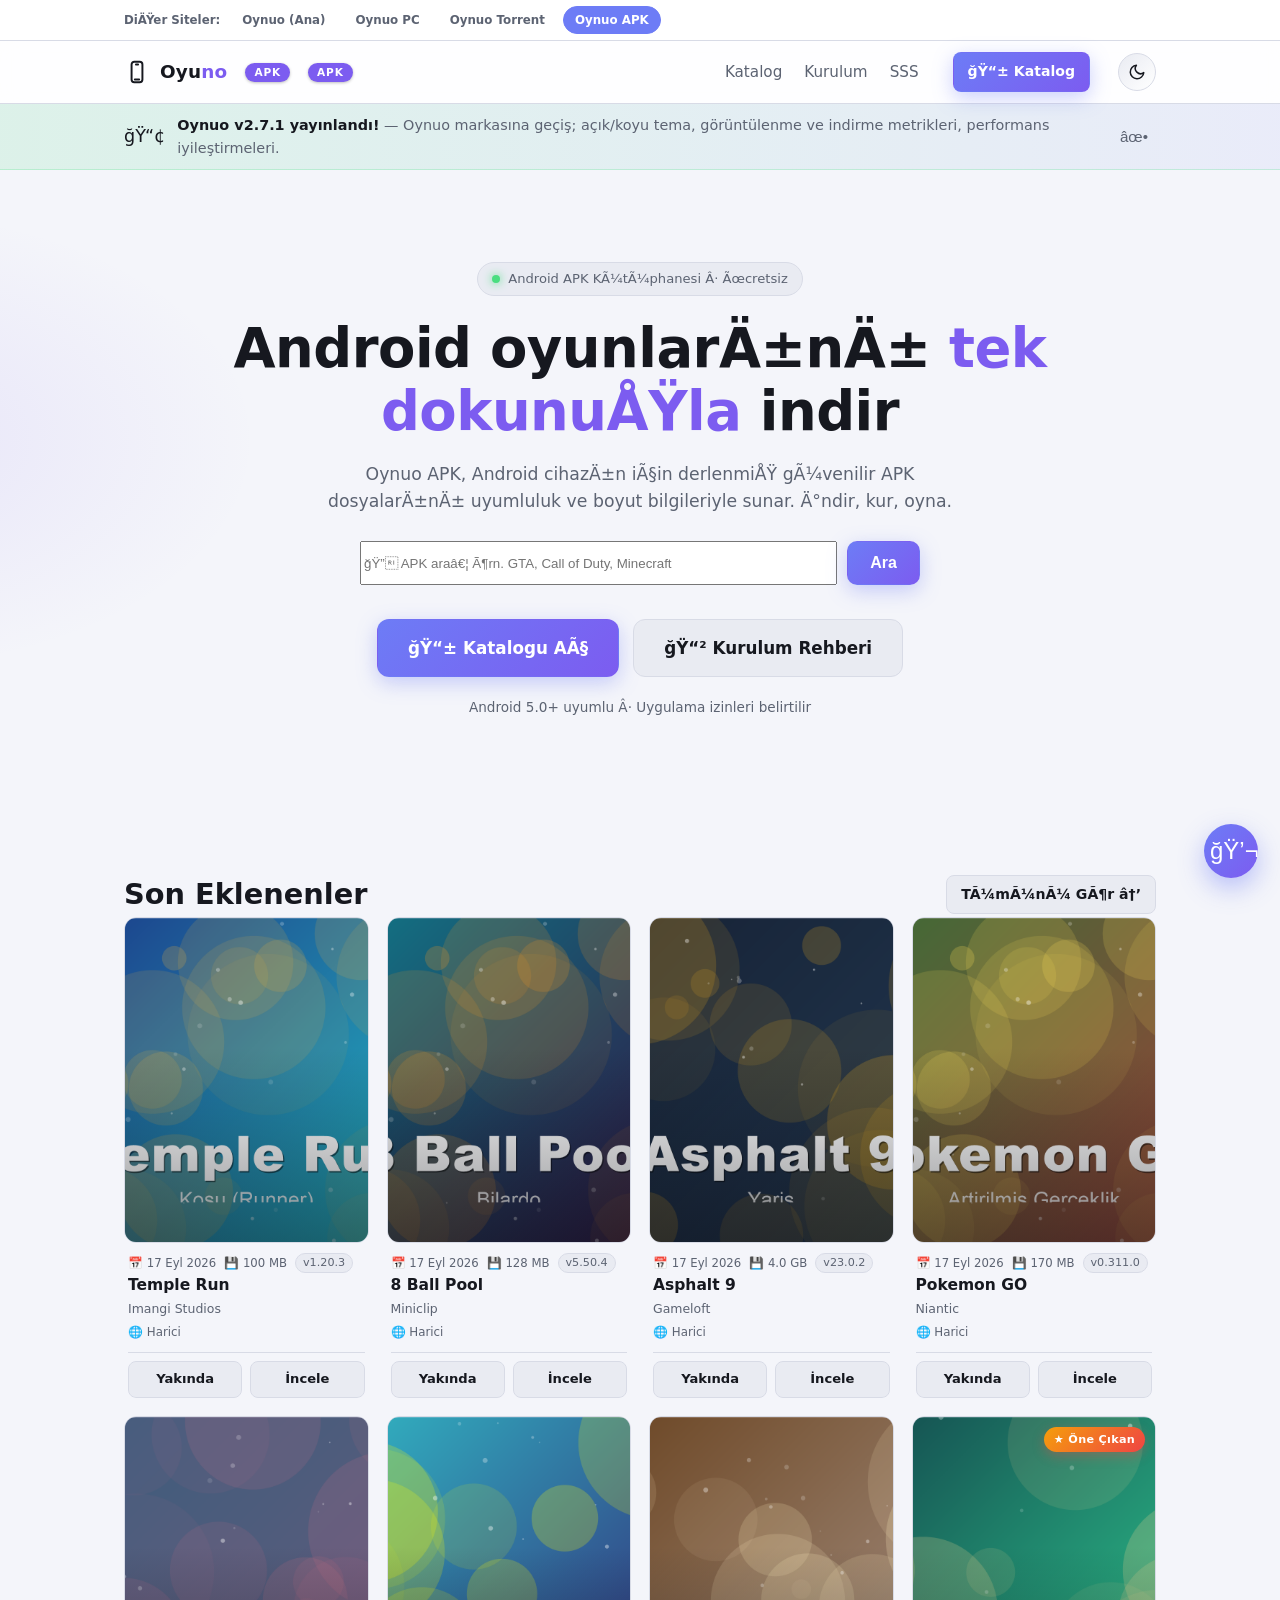
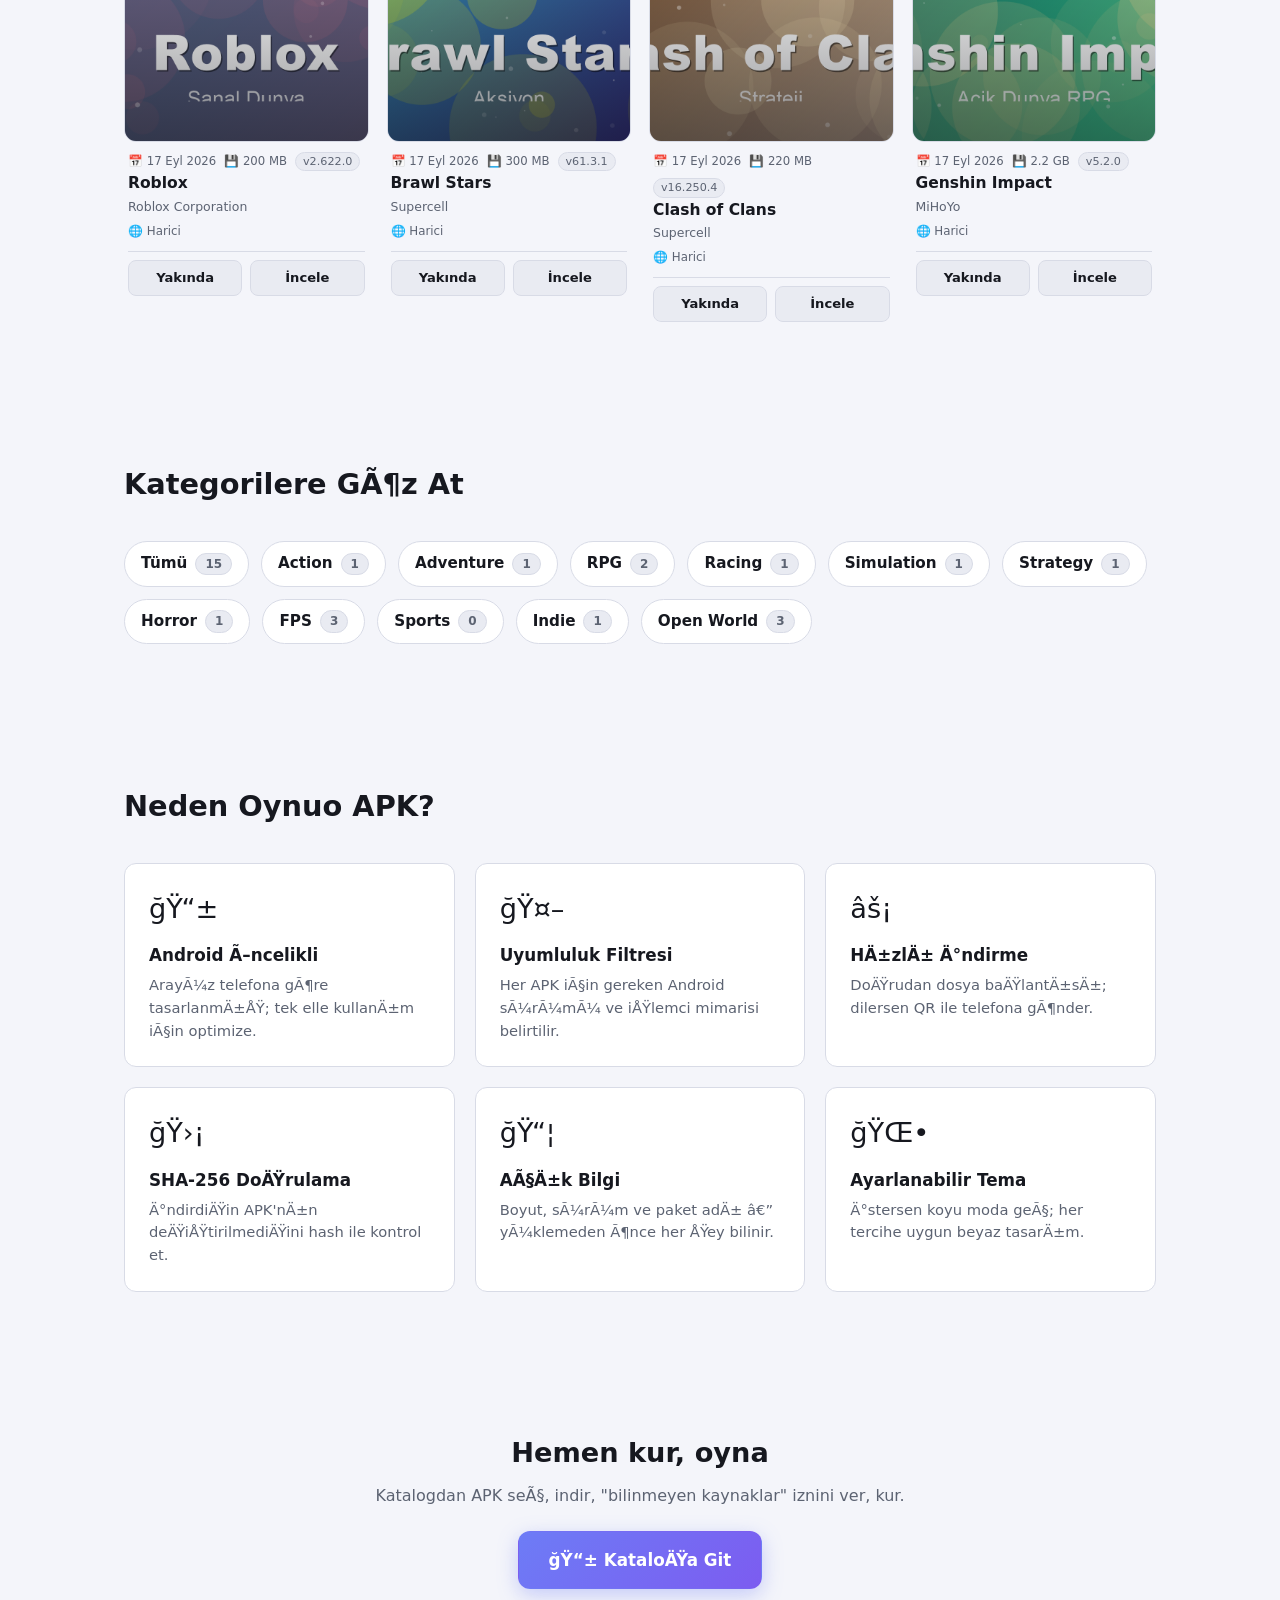
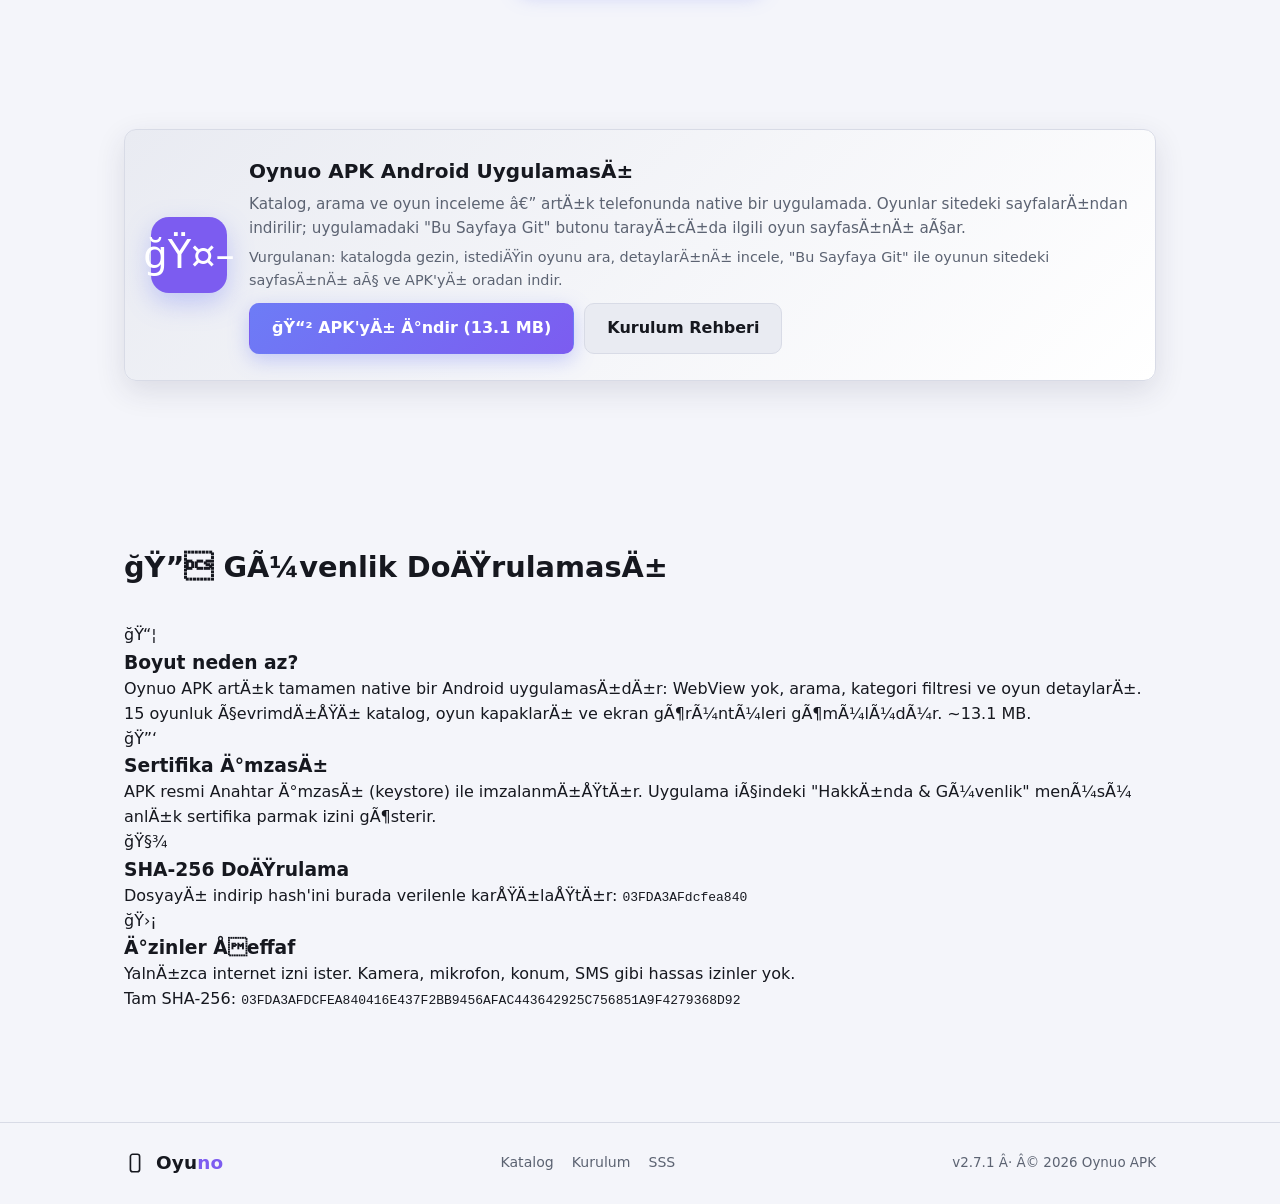
==== commit 06041e5c: "gamehtml linki oynuo hub'a tasindi" ====
--- a/index.html
+++ b/index.html
@@ -1,10 +1,10 @@
-<!doctype html>
+﻿<!doctype html>
 <html lang="tr">
 <head>
   <meta charset="utf-8" />
   <meta name="viewport" content="width=device-width, initial-scale=1.0, viewport-fit=cover" />
   <title>Oynuo - APK Oyun Kutuphanesi</title>
-  <meta name="description" content="Oynuo APK: en güncel oyun APK'ları. Android uyumluluk bilgileri, dosya boyutu ve tek dokunuşla indirme." />
+  <meta name="description" content="Oynuo APK: en gÃ¼ncel oyun APK'larÄ±. Android uyumluluk bilgileri, dosya boyutu ve tek dokunuÅŸla indirme." />
   <link rel="icon" href="favicon.png" type="image/png" />
   <link rel="apple-touch-icon" href="apple-touch-icon.png" />
   <link rel="stylesheet" href="style.css?v=20260923" />
@@ -12,8 +12,8 @@
 <body>
   <div class="site-switch">
     <div class="wrap site-switch-inner">
-      <span class="site-switch-label">Diğer Siteler:</span>
-      <a class="site-link" href="https://cinat3140-rgb.github.io/gamehtml/">Oynuo (Ana)</a>
+      <span class="site-switch-label">DiÄŸer Siteler:</span>
+      <a class="site-link" href="https://cinat3140-rgb.github.io/oynuo/">Oynuo (Ana)</a>
       <a class="site-link" href="https://cinat3140-rgb.github.io/pchtml/">Oynuo PC</a>
       <a class="site-link" href="https://cinat3140-rgb.github.io/torrenthtml/">Oynuo Torrent</a>
       <a class="site-link active" href="#" onclick="return false;">Oynuo APK</a>
@@ -34,16 +34,16 @@
         <a href="#/kurulum">Kurulum</a>
         <a href="#/sss">SSS</a>
       </nav>
-      <a class="btn btn-primary btn-sm nav-cta" href="#/katalog">📱 Katalog</a>
-    <button id="themeToggle" class="btn btn-ghost btn-sm theme-toggle" title="Tema Değiştir" aria-label="Tema değiştir">undefined
+      <a class="btn btn-primary btn-sm nav-cta" href="#/katalog">ğŸ“± Katalog</a>
+    <button id="themeToggle" class="btn btn-ghost btn-sm theme-toggle" title="Tema DeÄŸiÅŸtir" aria-label="Tema deÄŸiÅŸtir">undefined
     </div>
   </header>
 
   <div id="newsBanner" class="news-banner" hidden>
     <div class="wrap news-banner-inner">
-      <span class="news-ico">📢</span>
+      <span class="news-ico">ğŸ“¢</span>
       <div class="news-text" id="newsText"></div>
-      <button class="news-close" id="newsClose" aria-label="Kapat">✕</button>
+      <button class="news-close" id="newsClose" aria-label="Kapat">âœ•</button>
     </div>
   </div>
 
@@ -53,18 +53,18 @@
     <section data-view="home">
       <div class="hero">
         <div class="wrap hero-inner">
-          <div class="hero-badge"><span class="dot"></span> Android APK Kütüphanesi · Ücretsiz</div>
-          <h1>Android oyunlarını <span class="accent">tek dokunuşla</span> indir</h1>
-          <p class="hero-sub">Oynuo APK, Android cihazın için derlenmiş güvenilir APK dosyalarını uyumluluk ve boyut bilgileriyle sunar. İndir, kur, oyna.</p>
+          <div class="hero-badge"><span class="dot"></span> Android APK KÃ¼tÃ¼phanesi Â· Ãœcretsiz</div>
+          <h1>Android oyunlarÄ±nÄ± <span class="accent">tek dokunuÅŸla</span> indir</h1>
+          <p class="hero-sub">Oynuo APK, Android cihazÄ±n iÃ§in derlenmiÅŸ gÃ¼venilir APK dosyalarÄ±nÄ± uyumluluk ve boyut bilgileriyle sunar. Ä°ndir, kur, oyna.</p>
           <form id="homeSearchForm" class="hero-search" action="#">
-            <input id="homeSearchInput" type="search" placeholder="🔍 APK ara… örn. GTA, Call of Duty, Minecraft" />
+            <input id="homeSearchInput" type="search" placeholder="ğŸ” APK araâ€¦ Ã¶rn. GTA, Call of Duty, Minecraft" />
             <button class="btn btn-primary" type="submit">Ara</button>
           </form>
           <div class="hero-cta">
-            <a class="btn btn-primary btn-lg" href="#/katalog">📱 Katalogu Aç</a>
-            <a class="btn btn-ghost btn-lg" href="#/kurulum">📲 Kurulum Rehberi</a>
-          </div>
-          <p class="hero-meta">Android 5.0+ uyumlu · Uygulama izinleri belirtilir</p>
+            <a class="btn btn-primary btn-lg" href="#/katalog">ğŸ“± Katalogu AÃ§</a>
+            <a class="btn btn-ghost btn-lg" href="#/kurulum">ğŸ“² Kurulum Rehberi</a>
+          </div>
+          <p class="hero-meta">Android 5.0+ uyumlu Â· Uygulama izinleri belirtilir</p>
         </div>
       </div>
 
@@ -72,7 +72,7 @@
         <div class="wrap">
           <div class="section-head">
             <h2 class="section-title">Son Eklenenler</h2>
-            <a class="btn btn-ghost btn-sm" href="#/katalog">Tümünü Gör →</a>
+            <a class="btn btn-ghost btn-sm" href="#/katalog">TÃ¼mÃ¼nÃ¼ GÃ¶r â†’</a>
           </div>
           <div id="homeRecentGrid" class="grid"><div class="loader"></div></div>
         </div>
@@ -80,7 +80,7 @@
 
       <section class="section" id="catSection">
         <div class="wrap">
-          <h2 class="section-title">Kategorilere Göz At</h2>
+          <h2 class="section-title">Kategorilere GÃ¶z At</h2>
           <div id="homeCats" class="home-cats"></div>
         </div>
       </section>
@@ -89,12 +89,12 @@
         <div class="wrap">
           <h2 class="section-title">Neden Oynuo APK?</h2>
           <div class="features">
-            <div class="feature"><div class="f-icon">📱</div><h3>Android Öncelikli</h3><p>Arayüz telefona göre tasarlanmış; tek elle kullanım için optimize.</p></div>
-            <div class="feature"><div class="f-icon">🤖</div><h3>Uyumluluk Filtresi</h3><p>Her APK için gereken Android sürümü ve işlemci mimarisi belirtilir.</p></div>
-            <div class="feature"><div class="f-icon">⚡</div><h3>Hızlı İndirme</h3><p>Doğrudan dosya bağlantısı; dilersen QR ile telefona gönder.</p></div>
-            <div class="feature"><div class="f-icon">🛡</div><h3>SHA-256 Doğrulama</h3><p>İndirdiğin APK'nın değiştirilmediğini hash ile kontrol et.</p></div>
-            <div class="feature"><div class="f-icon">📦</div><h3>Açık Bilgi</h3><p>Boyut, sürüm ve paket adı — yüklemeden önce her şey bilinir.</p></div>
-            <div class="feature"><div class="f-icon">🌕</div><h3>Ayarlanabilir Tema</h3><p>İstersen koyu moda geç; her tercihe uygun beyaz tasarım.</p></div>
+            <div class="feature"><div class="f-icon">ğŸ“±</div><h3>Android Ã–ncelikli</h3><p>ArayÃ¼z telefona gÃ¶re tasarlanmÄ±ÅŸ; tek elle kullanÄ±m iÃ§in optimize.</p></div>
+            <div class="feature"><div class="f-icon">ğŸ¤–</div><h3>Uyumluluk Filtresi</h3><p>Her APK iÃ§in gereken Android sÃ¼rÃ¼mÃ¼ ve iÅŸlemci mimarisi belirtilir.</p></div>
+            <div class="feature"><div class="f-icon">âš¡</div><h3>HÄ±zlÄ± Ä°ndirme</h3><p>DoÄŸrudan dosya baÄŸlantÄ±sÄ±; dilersen QR ile telefona gÃ¶nder.</p></div>
+            <div class="feature"><div class="f-icon">ğŸ›¡</div><h3>SHA-256 DoÄŸrulama</h3><p>Ä°ndirdiÄŸin APK'nÄ±n deÄŸiÅŸtirilmediÄŸini hash ile kontrol et.</p></div>
+            <div class="feature"><div class="f-icon">ğŸ“¦</div><h3>AÃ§Ä±k Bilgi</h3><p>Boyut, sÃ¼rÃ¼m ve paket adÄ± â€” yÃ¼klemeden Ã¶nce her ÅŸey bilinir.</p></div>
+            <div class="feature"><div class="f-icon">ğŸŒ•</div><h3>Ayarlanabilir Tema</h3><p>Ä°stersen koyu moda geÃ§; her tercihe uygun beyaz tasarÄ±m.</p></div>
           </div>
         </div>
       </section>
@@ -102,21 +102,21 @@
       <section class="section section-cta">
         <div class="wrap cta-inner">
           <h2>Hemen kur, oyna</h2>
-          <p>Katalogdan APK seç, indir, "bilinmeyen kaynaklar" iznini ver, kur.</p>
-          <a class="btn btn-primary btn-lg" href="#/katalog">📱 Kataloğa Git</a>
+          <p>Katalogdan APK seÃ§, indir, "bilinmeyen kaynaklar" iznini ver, kur.</p>
+          <a class="btn btn-primary btn-lg" href="#/katalog">ğŸ“± KataloÄŸa Git</a>
         </div>
       </section>
 
       <section class="section" id="uygulama">
         <div class="wrap">
           <div class="app-banner">
-            <div class="app-icon">🤖</div>
+            <div class="app-icon">ğŸ¤–</div>
             <div class="app-info">
-              <h2 class="app-title">Oynuo APK Android Uygulaması</h2>
-              <p class="app-desc">Katalog, arama ve oyun inceleme — artık telefonunda native bir uygulamada. Oyunlar sitedeki sayfalarından indirilir; uygulamadaki "Bu Sayfaya Git" butonu tarayıcıda ilgili oyun sayfasını açar.</p>
-              <div class="app-detail">Vurgulanan: katalogda gezin, istediğin oyunu ara, detaylarını incele, "Bu Sayfaya Git" ile oyunun sitedeki sayfasını aç ve APK'yı oradan indir.</div>
+              <h2 class="app-title">Oynuo APK Android UygulamasÄ±</h2>
+              <p class="app-desc">Katalog, arama ve oyun inceleme â€” artÄ±k telefonunda native bir uygulamada. Oyunlar sitedeki sayfalarÄ±ndan indirilir; uygulamadaki "Bu Sayfaya Git" butonu tarayÄ±cÄ±da ilgili oyun sayfasÄ±nÄ± aÃ§ar.</p>
+              <div class="app-detail">Vurgulanan: katalogda gezin, istediÄŸin oyunu ara, detaylarÄ±nÄ± incele, "Bu Sayfaya Git" ile oyunun sitedeki sayfasÄ±nÄ± aÃ§ ve APK'yÄ± oradan indir.</div>
               <div class="app-cta">
-                <a class="btn btn-primary" href="downloads/Oynuo_2.7.1.apk" download>📲 APK'yı İndir (13.1 MB)</a>
+                <a class="btn btn-primary" href="downloads/Oynuo_2.7.1.apk" download>ğŸ“² APK'yÄ± Ä°ndir (13.1 MB)</a>
                 <a class="btn btn-ghost" href="#/kurulum">Kurulum Rehberi</a>
               </div>
             </div>
@@ -126,27 +126,27 @@
 
       <section class="section" id="guvenlik">
         <div class="wrap">
-          <h2 class="section-title">🔐 Güvenlik Doğrulaması</h2>
+          <h2 class="section-title">ğŸ” GÃ¼venlik DoÄŸrulamasÄ±</h2>
           <div class="sec-grid">
             <div class="sec-card">
-              <div class="sec-icon">📦</div>
+              <div class="sec-icon">ğŸ“¦</div>
               <h3>Boyut neden az?</h3>
-              <p>Oynuo APK artık tamamen native bir Android uygulamasıdır: WebView yok, arama, kategori filtresi ve oyun detayları. 15 oyunluk çevrimdışı katalog, oyun kapakları ve ekran görüntüleri gömülüdür. ~13.1 MB.</p>
-            </div>
-            <div class="sec-card">
-              <div class="sec-icon">🔑</div>
-              <h3>Sertifika İmzası</h3>
-              <p>APK resmi Anahtar İmzası (keystore) ile imzalanmıştır. Uygulama içindeki "Hakkında & Güvenlik" menüsü anlık sertifika parmak izini gösterir.</p>
-            </div>
-            <div class="sec-card">
-              <div class="sec-icon">🧾</div>
-              <h3>SHA-256 Doğrulama</h3>
-              <p>Dosyayı indirip hash'ini burada verilenle karşılaştır: <code class="hash">03FDA3AFdcfea840</code></p>
-            </div>
-            <div class="sec-card">
-              <div class="sec-icon">🛡</div>
-              <h3>İzinler Şeffaf</h3>
-              <p>Yalnızca internet izni ister. Kamera, mikrofon, konum, SMS gibi hassas izinler yok.</p>
+              <p>Oynuo APK artÄ±k tamamen native bir Android uygulamasÄ±dÄ±r: WebView yok, arama, kategori filtresi ve oyun detaylarÄ±. 15 oyunluk Ã§evrimdÄ±ÅŸÄ± katalog, oyun kapaklarÄ± ve ekran gÃ¶rÃ¼ntÃ¼leri gÃ¶mÃ¼lÃ¼dÃ¼r. ~13.1 MB.</p>
+            </div>
+            <div class="sec-card">
+              <div class="sec-icon">ğŸ”‘</div>
+              <h3>Sertifika Ä°mzasÄ±</h3>
+              <p>APK resmi Anahtar Ä°mzasÄ± (keystore) ile imzalanmÄ±ÅŸtÄ±r. Uygulama iÃ§indeki "HakkÄ±nda & GÃ¼venlik" menÃ¼sÃ¼ anlÄ±k sertifika parmak izini gÃ¶sterir.</p>
+            </div>
+            <div class="sec-card">
+              <div class="sec-icon">ğŸ§¾</div>
+              <h3>SHA-256 DoÄŸrulama</h3>
+              <p>DosyayÄ± indirip hash'ini burada verilenle karÅŸÄ±laÅŸtÄ±r: <code class="hash">03FDA3AFdcfea840</code></p>
+            </div>
+            <div class="sec-card">
+              <div class="sec-icon">ğŸ›¡</div>
+              <h3>Ä°zinler Åeffaf</h3>
+              <p>YalnÄ±zca internet izni ister. Kamera, mikrofon, konum, SMS gibi hassas izinler yok.</p>
             </div>
           </div>
           <p class="sec-note">Tam SHA-256: <code>03FDA3AFDCFEA840416E437F2BB9456AFAC443642925C756851A9F4279368D92</code></p>
@@ -158,13 +158,13 @@
       <div class="wrap section">
         <div class="catalog-head">
           <div>
-            <h1 class="page-title">APK Kataloğu</h1>
-            <p class="page-sub" id="catalogCount">Yükleniyor…</p>
+            <h1 class="page-title">APK KataloÄŸu</h1>
+            <p class="page-sub" id="catalogCount">YÃ¼kleniyorâ€¦</p>
           </div>
           <div class="catalog-controls">
-            <input id="searchInput" class="search-input" type="search" placeholder="🔍 APK ara…" oninput="window.app && app.applySearch(this.value)" />
+            <input id="searchInput" class="search-input" type="search" placeholder="ğŸ” APK araâ€¦" oninput="window.app && app.applySearch(this.value)" />
             <select id="catFilter" class="select" onchange="window.app && app.applyFilter(this.value)">
-              <option value="">Tüm Kategoriler</option>
+              <option value="">TÃ¼m Kategoriler</option>
             </select>
           </div>
         </div>
@@ -180,33 +180,33 @@
 
     <section data-view="indir" hidden>
       <div class="wrap section">
-        <h1 class="page-title">APK Nasıl Kurulur?</h1>
-        <p class="page-sub">Bir APK'yı kurmak 30 saniye sürer. Bilinmeyen kaynaklara izin vermen yeterli. <a href="guvenlik-rehberi.html" style="color:var(--accent);text-decoration:underline">Güvenlik & Doğrulama Rehberi</a></p>
+        <h1 class="page-title">APK NasÄ±l Kurulur?</h1>
+        <p class="page-sub">Bir APK'yÄ± kurmak 30 saniye sÃ¼rer. Bilinmeyen kaynaklara izin vermen yeterli. <a href="guvenlik-rehberi.html" style="color:var(--accent);text-decoration:underline">GÃ¼venlik & DoÄŸrulama Rehberi</a></p>
 
         <div class="app-banner app-banner-sm">
-          <div class="app-icon">📦</div>
+          <div class="app-icon">ğŸ“¦</div>
           <div class="app-info">
-            <h2 class="app-title">Oynuo APK Android Uygulaması <span class="dim" style="font-size:.85rem">(v2.7.1)</span></h2>
-            <p class="app-desc">Katalog, arama ve incelemeyi native uygulamada yap; oyun APK'larını sitedeki oyun sayfasından indir.</p>
+            <h2 class="app-title">Oynuo APK Android UygulamasÄ± <span class="dim" style="font-size:.85rem">(v2.7.1)</span></h2>
+            <p class="app-desc">Katalog, arama ve incelemeyi native uygulamada yap; oyun APK'larÄ±nÄ± sitedeki oyun sayfasÄ±ndan indir.</p>
             <div class="app-chips">
               <span class="app-chip">Native uygulama</span>
               <span class="app-chip"><b>Arama</b></span>
               <span class="app-chip"><b>Kategori</b></span>
-              <span class="app-chip"><b>Oyun detayları</b></span>
-              <span class="app-chip">Katalog siteden güncellenir</span>
+              <span class="app-chip"><b>Oyun detaylarÄ±</b></span>
+              <span class="app-chip">Katalog siteden gÃ¼ncellenir</span>
               <span class="app-chip"><b>Android 5.0+</b></span>
             </div>
             <div class="app-cta">
-              <a class="btn btn-primary" href="downloads/Oynuo_2.7.1.apk" download>📲 APK'yı İndir (13.1 MB)</a>
+              <a class="btn btn-primary" href="downloads/Oynuo_2.7.1.apk" download>ğŸ“² APK'yÄ± Ä°ndir (13.1 MB)</a>
             </div>
           </div>
         </div>
 
         <ol class="steps">
-          <li><b>1. APK'yı indir</b><p>Katalogdan oyunun "APK İndir" butonuna dokun. İndirme telefonunun indirilenler klasörüne düşer.</p></li>
-          <li><b>2. Dosyaya dokun</b><p>Bildirimde veya Dosyalar uygulamasında APK'ya dokun.</p></li>
-          <li><b>3. İzin ver</b><p>"Bu uygulama kaynağına izin ver" uyarısı gelirse Ayarlar'dan izin ver, geri dön.</p></li>
-          <li><b>4. Kur ve oyna</b><p>"Kur"a dokun. Kurulum bittiğinde "Aç" ile oyunu başlat.</p></li>
+          <li><b>1. APK'yÄ± indir</b><p>Katalogdan oyunun "APK Ä°ndir" butonuna dokun. Ä°ndirme telefonunun indirilenler klasÃ¶rÃ¼ne dÃ¼ÅŸer.</p></li>
+          <li><b>2. Dosyaya dokun</b><p>Bildirimde veya Dosyalar uygulamasÄ±nda APK'ya dokun.</p></li>
+          <li><b>3. Ä°zin ver</b><p>"Bu uygulama kaynaÄŸÄ±na izin ver" uyarÄ±sÄ± gelirse Ayarlar'dan izin ver, geri dÃ¶n.</p></li>
+          <li><b>4. Kur ve oyna</b><p>"Kur"a dokun. Kurulum bittiÄŸinde "AÃ§" ile oyunu baÅŸlat.</p></li>
         </ol>
       </div>
     </section>
@@ -214,46 +214,46 @@
     <section data-view="kurulum" hidden>
       <div class="wrap section">
         <h1 class="page-title">Kurulum</h1>
-        <p class="page-sub">Tek akış; seçim gerekmez. Adımları sırayla takip et, uygulama üzerine yazma ile güncellenir.</p>
+        <p class="page-sub">Tek akÄ±ÅŸ; seÃ§im gerekmez. AdÄ±mlarÄ± sÄ±rayla takip et, uygulama Ã¼zerine yazma ile gÃ¼ncellenir.</p>
         <div id="setupWizard">
           <div class="setup-bar"><div id="setupBarFill" class="setup-bar-fill"></div></div>
           <div class="sw-steps">
             <div class="sw-step" id="swStep1">
               <div class="sw-num">1</div>
               <div class="sw-body">
-                <div class="sw-title">APK hazırlanıyor</div>
-                <p class="sw-sub">Uygulama paketi indiriliyor ve doğrulanıyor.</p>
-              </div>
-              <div class="sw-check">⋯</div>
+                <div class="sw-title">APK hazÄ±rlanÄ±yor</div>
+                <p class="sw-sub">Uygulama paketi indiriliyor ve doÄŸrulanÄ±yor.</p>
+              </div>
+              <div class="sw-check">â‹¯</div>
             </div>
             <div class="sw-step" id="swStep2">
               <div class="sw-num">2</div>
               <div class="sw-body">
                 <div class="sw-title">Kaynak izni</div>
-                <p class="sw-sub">"Bilinmeyen kaynaklara izin ver" hazırlanıyor; gerektiğinde yalnızca bir dokunuş.</p>
-              </div>
-              <div class="sw-check">⋯</div>
+                <p class="sw-sub">"Bilinmeyen kaynaklara izin ver" hazÄ±rlanÄ±yor; gerektiÄŸinde yalnÄ±zca bir dokunuÅŸ.</p>
+              </div>
+              <div class="sw-check">â‹¯</div>
             </div>
             <div class="sw-step" id="swStep3">
               <div class="sw-num">3</div>
               <div class="sw-body">
-                <div class="sw-title">Uygulama yerleştiriliyor</div>
-                <p class="sw-sub">Eski sürüm silinmez, yeni sürüm üzerine yazılır; veriler, hesaplar ve ayarlar korunur.</p>
-              </div>
-              <div class="sw-check">⋯</div>
+                <div class="sw-title">Uygulama yerleÅŸtiriliyor</div>
+                <p class="sw-sub">Eski sÃ¼rÃ¼m silinmez, yeni sÃ¼rÃ¼m Ã¼zerine yazÄ±lÄ±r; veriler, hesaplar ve ayarlar korunur.</p>
+              </div>
+              <div class="sw-check">â‹¯</div>
             </div>
             <div class="sw-step" id="swStep4">
               <div class="sw-num">4</div>
               <div class="sw-body">
-                <div class="sw-title">Oynamaya hazır</div>
-                <p class="sw-sub">Kurulum tamamlandı. Katalogdan uygulamayı seç ve başlat.</p>
-              </div>
-              <div class="sw-check">⋯</div>
+                <div class="sw-title">Oynamaya hazÄ±r</div>
+                <p class="sw-sub">Kurulum tamamlandÄ±. Katalogdan uygulamayÄ± seÃ§ ve baÅŸlat.</p>
+              </div>
+              <div class="sw-check">â‹¯</div>
             </div>
           </div>
           <div class="sw-actions">
-            <button class="btn btn-primary btn-lg" id="setupNext" type="button">Sıradaki →</button>
-            <a class="btn btn-ghost" href="#/katalog">Kataloğa Dön</a>
+            <button class="btn btn-primary btn-lg" id="setupNext" type="button">SÄ±radaki â†’</button>
+            <a class="btn btn-ghost" href="#/katalog">KataloÄŸa DÃ¶n</a>
           </div>
           <p class="sw-status dim" id="setupStatus"></p>
         </div>
@@ -262,12 +262,12 @@
 
     <section data-view="sss" hidden>
       <div class="wrap section">
-        <h1 class="page-title">Sık Sorulan Sorular</h1>
+        <h1 class="page-title">SÄ±k Sorulan Sorular</h1>
         <div class="faq">
-          <details><summary>APK güvenli mi?</summary><p>Her dosya için SHA-256 özeti belirtilmiştir; istediğin araçla doğrulayabilirsin. Yalnızca güvendiğin sitelerden indir.</p></details>
-          <details><summary>"Bilinmeyen kaynaklar" hatası alıyorum</summary><p>Ayarlar > Güvenlik bölümünden ilgili tarayıcı/dosya yöneticisi uygulamasına "bilinmeyen uygulamaları kurma" izni ver.</p></details>
-          <details><summary>APK'lar neden yük boyutlu?</summary><p>Oyun APK'ları kod + grafik içerir ve 100 MB'ı geçebilir. Ayrıca kurulum sonrası veri indirilebilir.</p></details>
-          <details><summary>Android sürümüm uygun mu?</summary><p>Her APK'nın sağladığı minimum Android sürümünü kontrol et. Cihazının sürümü yetersizse kurulum başarısız olur.</p></details>
+          <details><summary>APK gÃ¼venli mi?</summary><p>Her dosya iÃ§in SHA-256 Ã¶zeti belirtilmiÅŸtir; istediÄŸin araÃ§la doÄŸrulayabilirsin. YalnÄ±zca gÃ¼vendiÄŸin sitelerden indir.</p></details>
+          <details><summary>"Bilinmeyen kaynaklar" hatasÄ± alÄ±yorum</summary><p>Ayarlar > GÃ¼venlik bÃ¶lÃ¼mÃ¼nden ilgili tarayÄ±cÄ±/dosya yÃ¶neticisi uygulamasÄ±na "bilinmeyen uygulamalarÄ± kurma" izni ver.</p></details>
+          <details><summary>APK'lar neden yÃ¼k boyutlu?</summary><p>Oyun APK'larÄ± kod + grafik iÃ§erir ve 100 MB'Ä± geÃ§ebilir. AyrÄ±ca kurulum sonrasÄ± veri indirilebilir.</p></details>
+          <details><summary>Android sÃ¼rÃ¼mÃ¼m uygun mu?</summary><p>Her APK'nÄ±n saÄŸladÄ±ÄŸÄ± minimum Android sÃ¼rÃ¼mÃ¼nÃ¼ kontrol et. CihazÄ±nÄ±n sÃ¼rÃ¼mÃ¼ yetersizse kurulum baÅŸarÄ±sÄ±z olur.</p></details>
         </div>
       </div>
     </section>
@@ -286,12 +286,12 @@
         <a href="#/kurulum">Kurulum</a>
         <a href="#/sss">SSS</a>
       </nav>
-      <p class="footer-meta">v2.7.1 · © 2026 Oynuo APK</p>
+      <p class="footer-meta">v2.7.1 Â· Â© 2026 Oynuo APK</p>
     </div>
   </footer>
 
-  <button id="toTop" class="to-top" title="Yukarı Dön" aria-label="Yukarı dön">↑</button>
-  <button id="feedbackBtn" class="feedback-fab" title="Geri Bildirim & Hata Bildir">💬</button>
+  <button id="toTop" class="to-top" title="YukarÄ± DÃ¶n" aria-label="YukarÄ± dÃ¶n">â†‘</button>
+  <button id="feedbackBtn" class="feedback-fab" title="Geri Bildirim & Hata Bildir">ğŸ’¬</button>
 
   <script src="app.js?v=20260923"></script>
 </body>
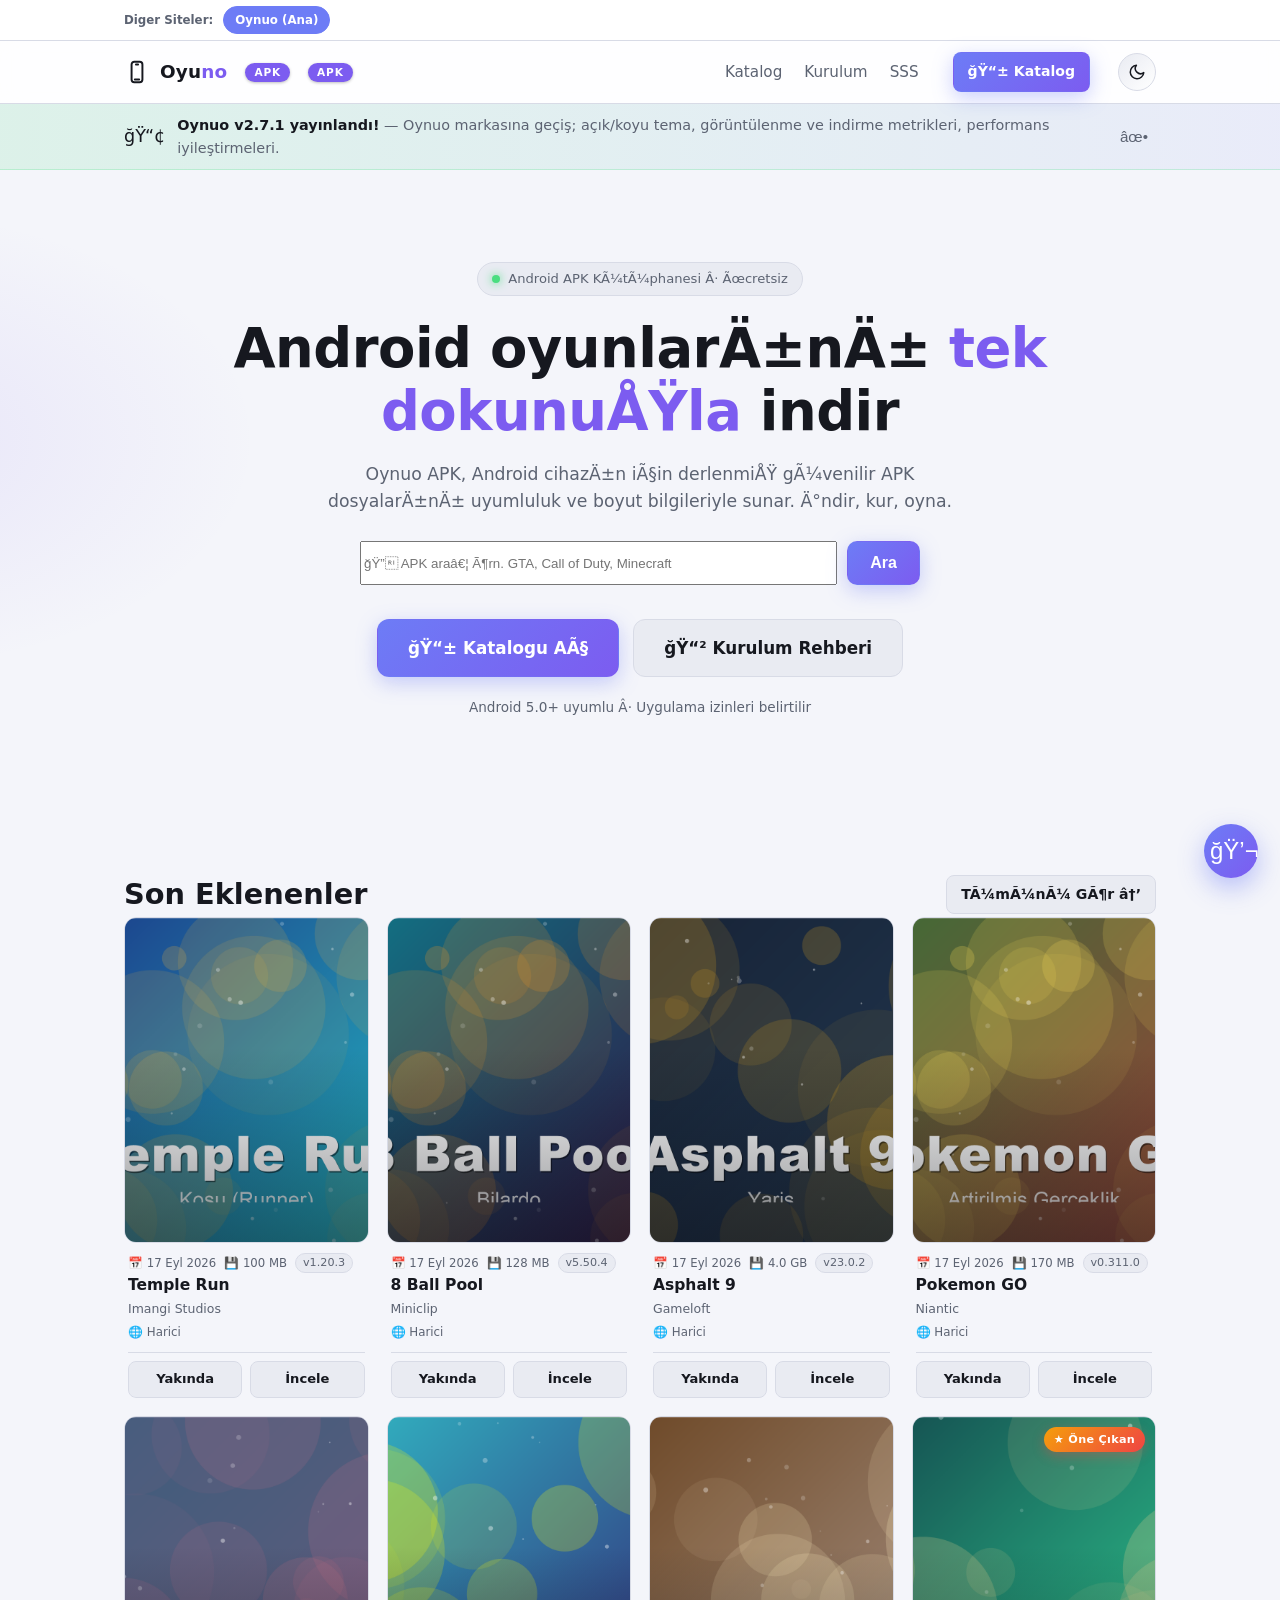
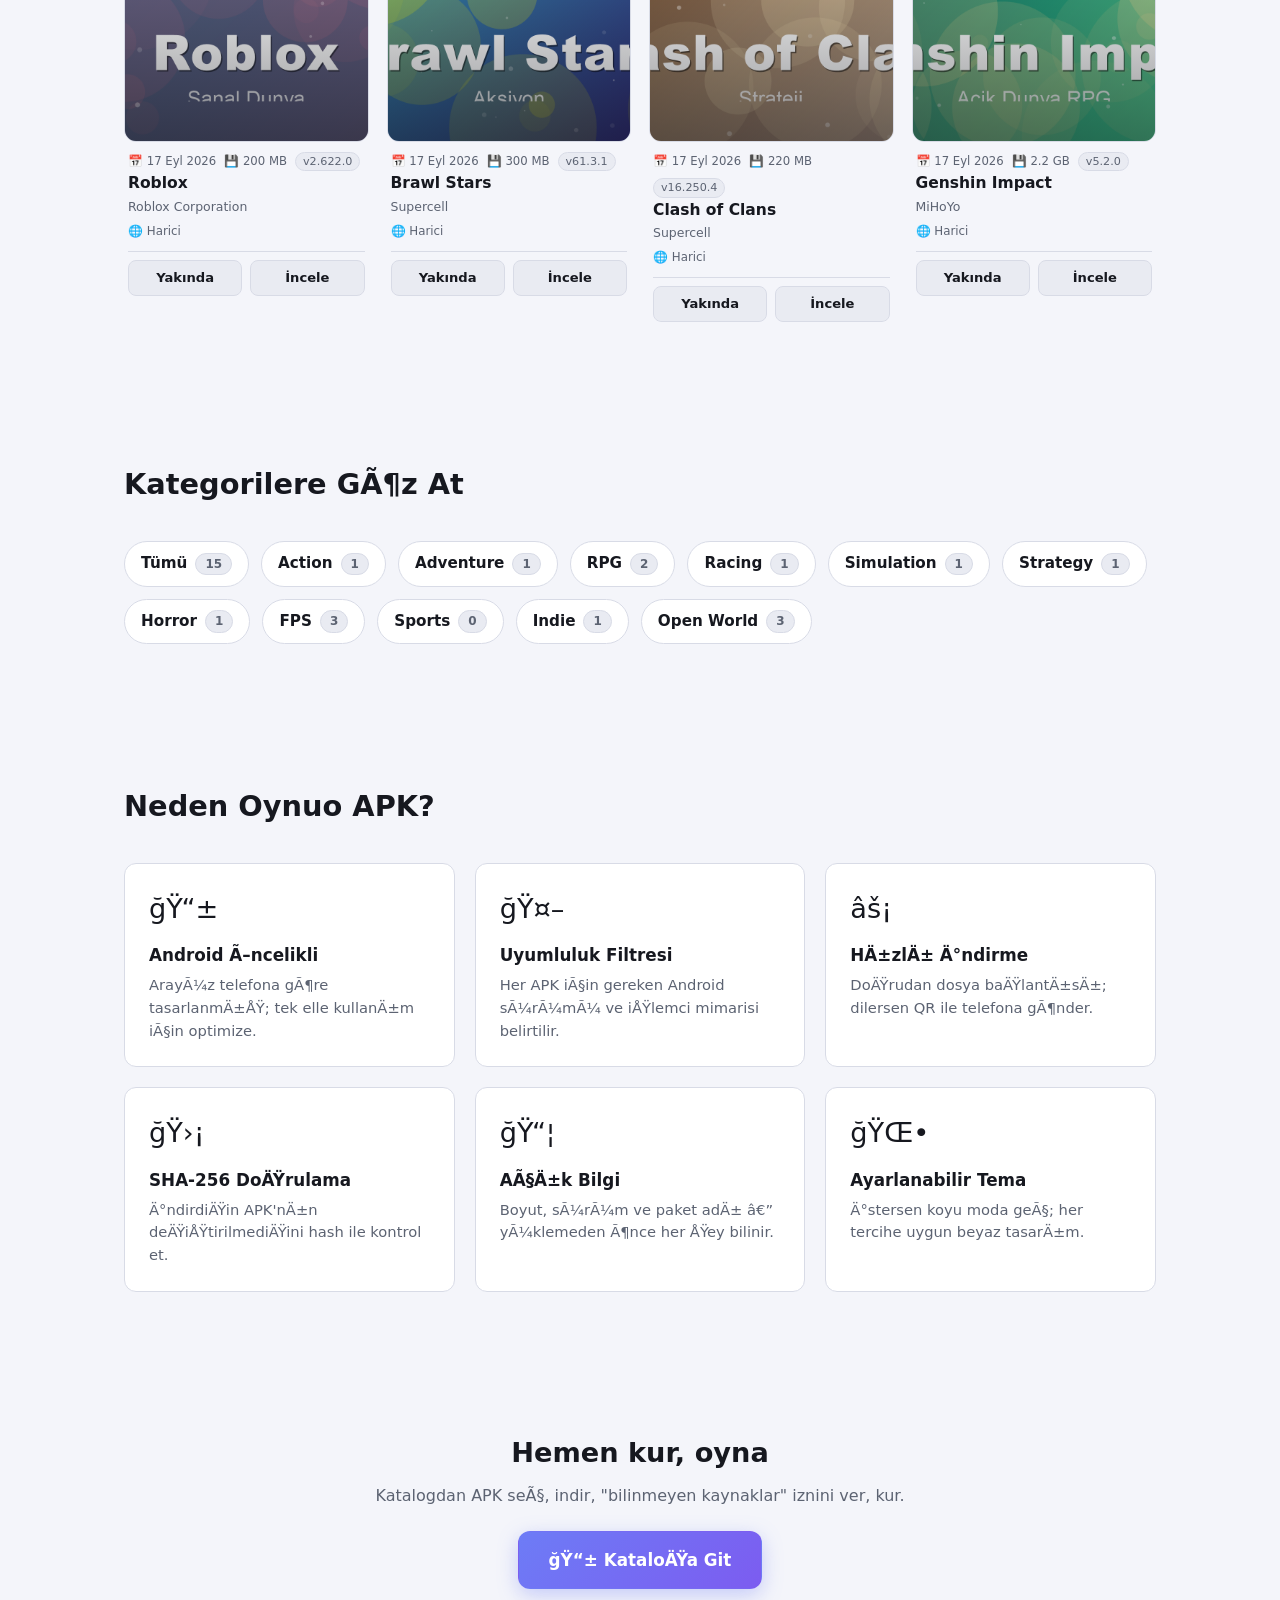
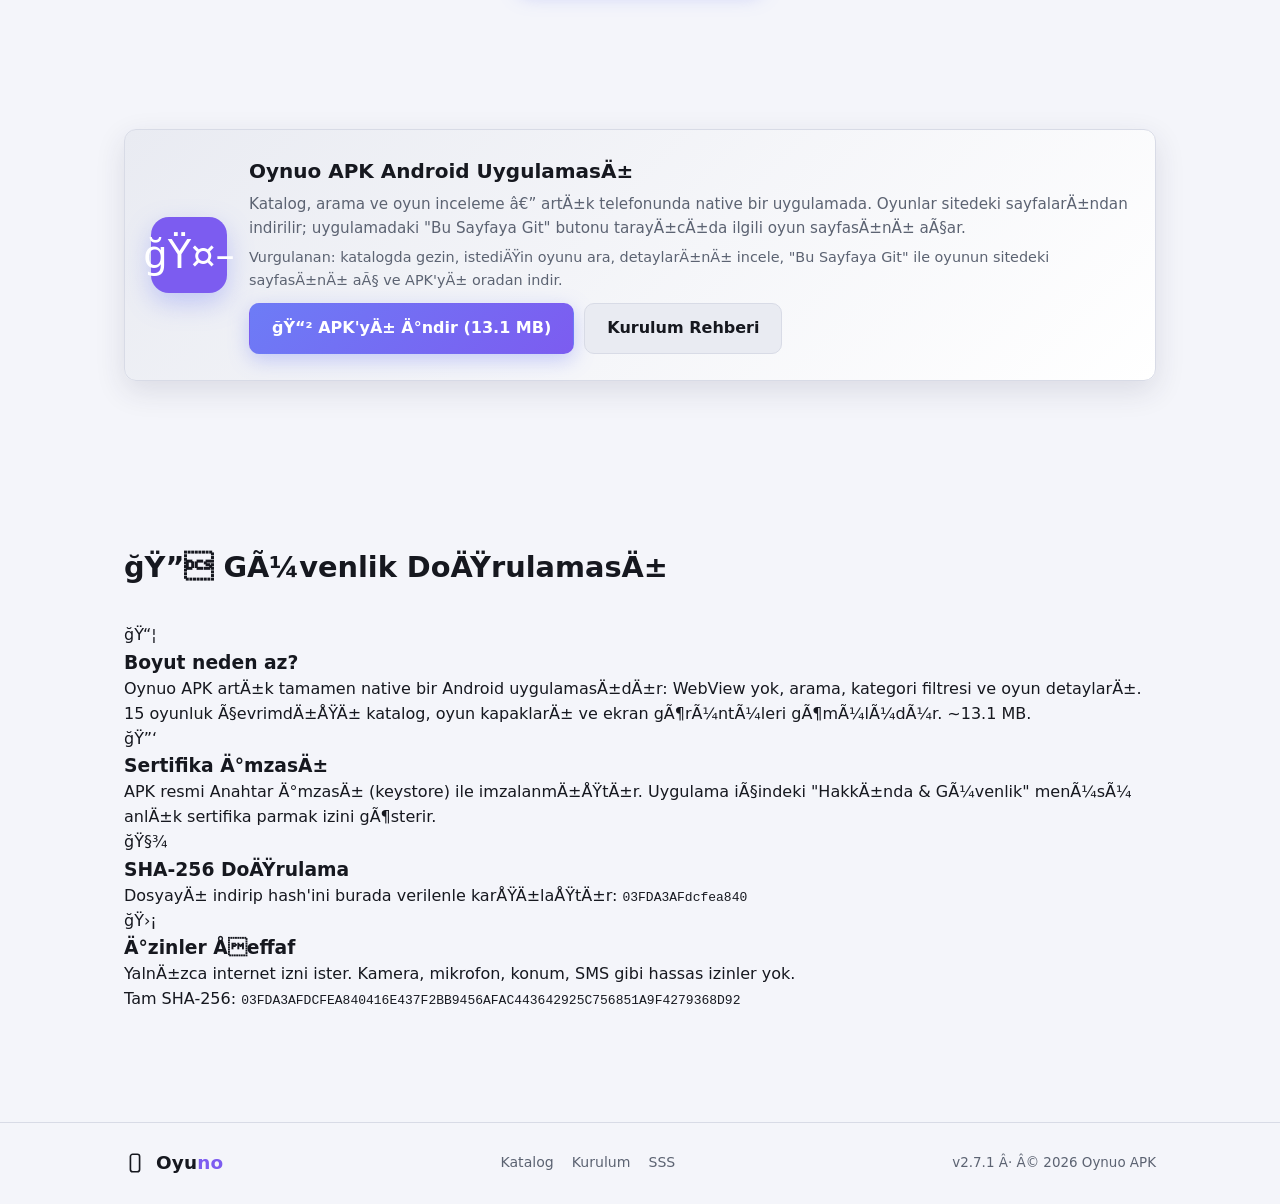
==== commit 1f13d70b: "cross-linkler kaldirildi - tekil Oynuo ana linki" ====
--- a/index.html
+++ b/index.html
@@ -10,13 +10,10 @@
   <link rel="stylesheet" href="style.css?v=20260923" />
 </head>
 <body>
-  <div class="site-switch">
+      <div class="site-switch">
     <div class="wrap site-switch-inner">
-      <span class="site-switch-label">DiÄŸer Siteler:</span>
-      <a class="site-link" href="https://cinat3140-rgb.github.io/oynuo/">Oynuo (Ana)</a>
-      <a class="site-link" href="https://cinat3140-rgb.github.io/pchtml/">Oynuo PC</a>
-      <a class="site-link" href="https://cinat3140-rgb.github.io/torrenthtml/">Oynuo Torrent</a>
-      <a class="site-link active" href="#" onclick="return false;">Oynuo APK</a>
+      <span class="site-switch-label">Diger Siteler:</span>
+      <a class="site-link active" href="https://cinat3140-rgb.github.io/oynuo/">Oynuo (Ana)</a>
     </div>
   </div>
   <header class="nav">
@@ -295,4 +292,4 @@
 
   <script src="app.js?v=20260923"></script>
 </body>
-</html>+</html>
